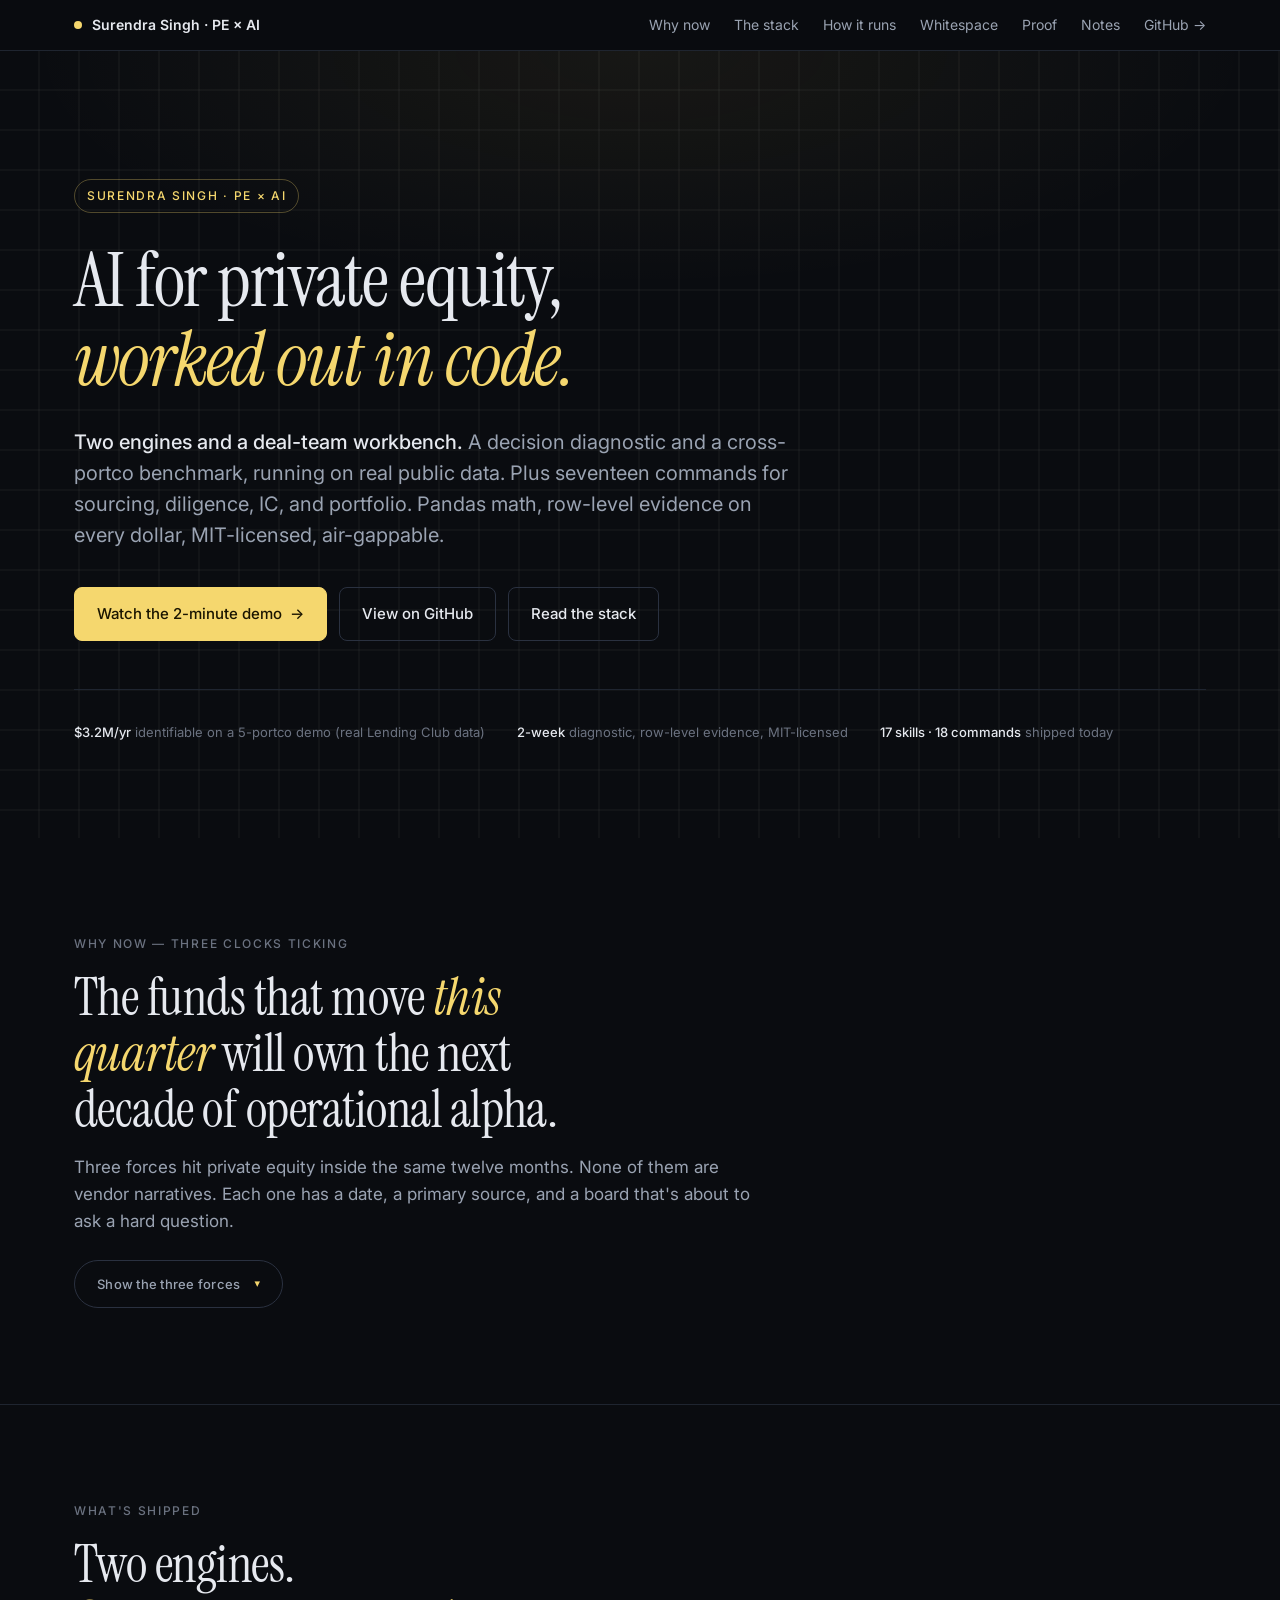
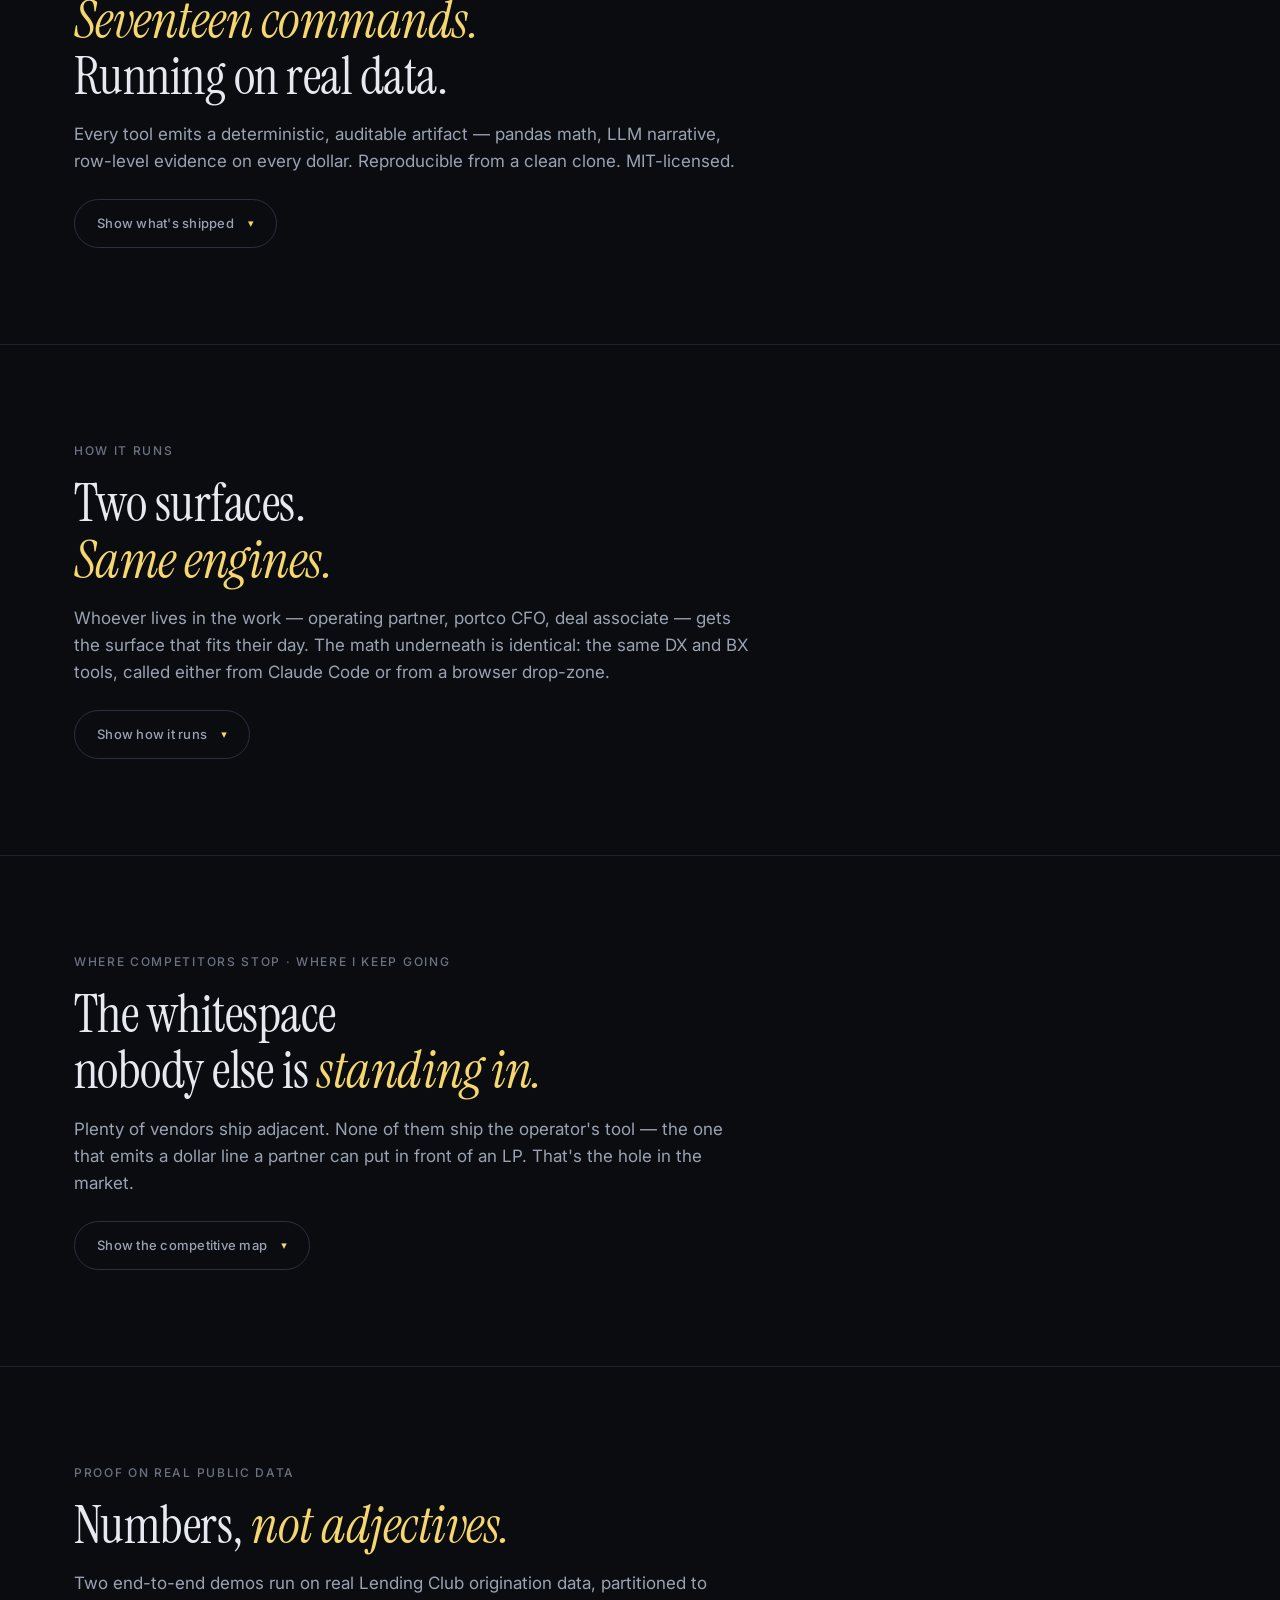
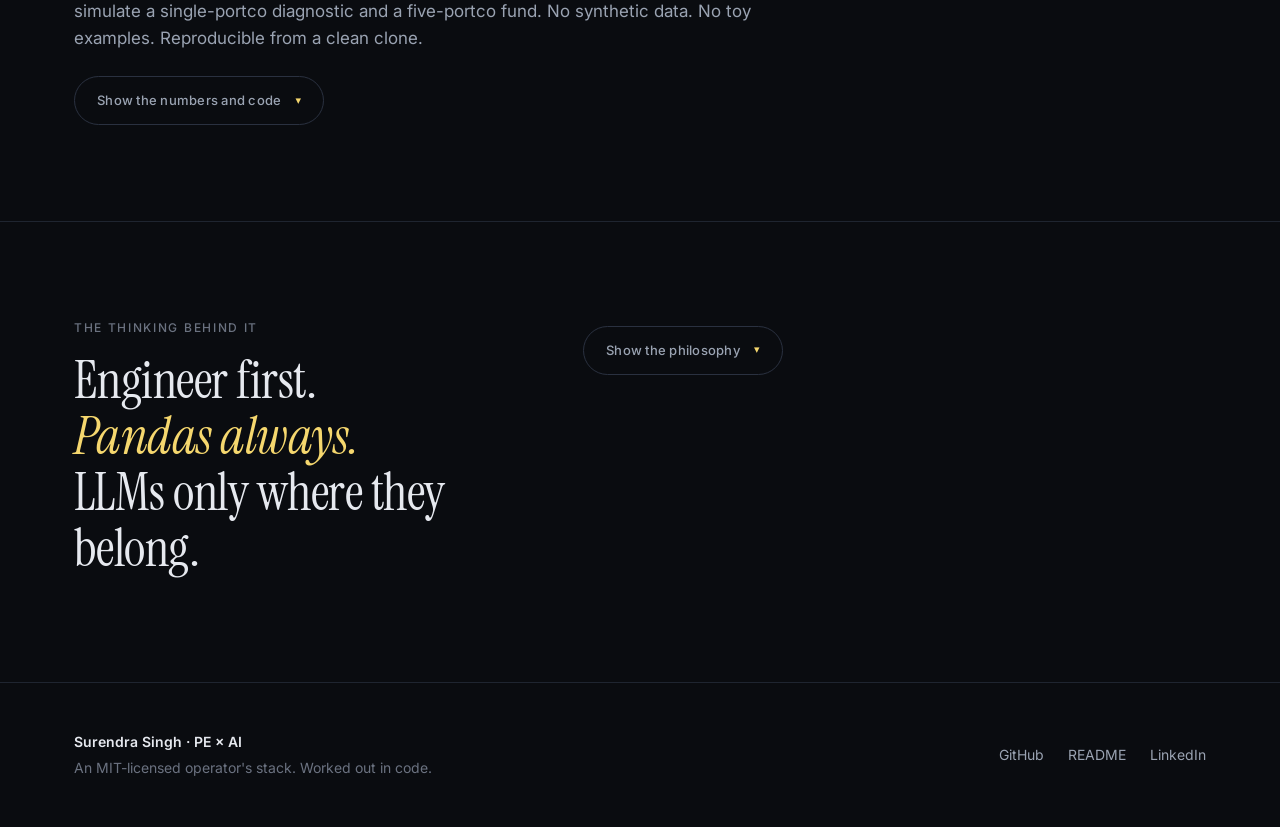
==== docs/index.html @ 7dcef1e2 "feat: rewrite landing page and README around shipped DX/BX Reposition the project as an authority sh" ====
<!DOCTYPE html>
<html lang="en">
<head>
<meta charset="UTF-8" />
<meta name="viewport" content="width=device-width, initial-scale=1.0" />
<title>Surendra Singh — PE × AI · Decision diagnostics, cross-portco benchmarking, the full operator stack</title>
<meta name="description" content="Twelve tools for the AI mandate inside private equity. Two shipped on real portco data. Pandas math, row-level evidence on every dollar, MIT-licensed, air-gappable." />
<meta property="og:title" content="Surendra Singh — PE × AI" />
<meta property="og:description" content="An operator's stack for PE × AI. Twelve tools, worked out in code. Pandas math, row-level evidence, LP-grade artifacts." />
<meta property="og:type" content="website" />
<link rel="preconnect" href="https://fonts.googleapis.com" />
<link rel="preconnect" href="https://fonts.gstatic.com" crossorigin />
<link href="https://fonts.googleapis.com/css2?family=Inter:wght@300;400;500;600;700&family=JetBrains+Mono:wght@400;500&family=Instrument+Serif&display=swap" rel="stylesheet" />
<style>
  :root {
    --bg: #0a0c10;
    --bg-elev: #11141a;
    --bg-card: #141822;
    --border: #1f2530;
    --border-strong: #2a3140;
    --text: #e6e9ef;
    --text-dim: #9aa3b2;
    --text-faint: #6b7280;
    --accent: #f5d76e;
    --accent-2: #8ab4ff;
    --good: #5cd6a8;
    --warn: #ffb86b;
    --bad: #ff7b7b;
    --max: 1180px;
  }
  * { box-sizing: border-box; }
  html, body { margin: 0; padding: 0; }
  body {
    background: var(--bg);
    color: var(--text);
    font-family: 'Inter', -apple-system, BlinkMacSystemFont, system-ui, sans-serif;
    font-size: 16px;
    line-height: 1.6;
    -webkit-font-smoothing: antialiased;
  }
  a { color: var(--accent-2); text-decoration: none; }
  a:hover { color: var(--accent); }
  code, pre, .mono { font-family: 'JetBrains Mono', ui-monospace, SFMono-Regular, Menlo, monospace; }
  .serif { font-family: 'Instrument Serif', Georgia, serif; font-weight: 400; }

  /* Layout */
  .wrap { max-width: var(--max); margin: 0 auto; padding: 0 24px; }
  section { padding: 96px 0; border-top: 1px solid var(--border); }
  section:first-of-type { border-top: none; }

  /* Top nav */
  nav.top {
    position: sticky; top: 0; z-index: 50;
    background: rgba(10, 12, 16, 0.85);
    backdrop-filter: blur(12px);
    border-bottom: 1px solid var(--border);
  }
  nav.top .inner {
    max-width: var(--max);
    margin: 0 auto;
    padding: 14px 24px;
    display: flex; align-items: center; justify-content: space-between;
    font-size: 14px;
  }
  nav.top .brand { display: flex; align-items: center; gap: 10px; font-weight: 600; color: var(--text); }
  nav.top .brand .dot { width: 8px; height: 8px; border-radius: 50%; background: var(--accent); }
  nav.top .links { display: flex; gap: 24px; }
  nav.top .links a { color: var(--text-dim); }
  nav.top .links a:hover { color: var(--text); }

  /* Hero */
  .hero { padding: 128px 0 96px; }
  .eyebrow {
    display: inline-block;
    font-size: 12px; letter-spacing: 0.14em; text-transform: uppercase;
    color: var(--accent); font-weight: 500;
    padding: 6px 12px; border: 1px solid rgba(245, 215, 110, 0.3); border-radius: 999px;
    margin-bottom: 28px;
  }
  h1 {
    font-family: 'Instrument Serif', Georgia, serif;
    font-weight: 400;
    font-size: clamp(40px, 6.4vw, 76px);
    line-height: 1.04;
    letter-spacing: -0.02em;
    margin: 0 0 28px;
    color: var(--text);
    max-width: 18ch;
  }
  h1 em { font-style: italic; color: var(--accent); }
  .hero p.lede {
    font-size: 20px; line-height: 1.55;
    color: var(--text-dim);
    max-width: 720px;
    margin: 0 0 36px;
  }
  .hero p.lede strong { color: var(--text); font-weight: 500; }
  .cta-row { display: flex; gap: 12px; flex-wrap: wrap; }
  .btn {
    display: inline-flex; align-items: center; gap: 8px;
    padding: 14px 22px; border-radius: 8px;
    font-weight: 500; font-size: 15px;
    transition: all 0.15s ease;
    border: 1px solid transparent;
    cursor: pointer;
  }
  .btn-primary {
    background: var(--accent); color: #1a1500; border-color: var(--accent);
  }
  .btn-primary:hover { background: #ffe17a; color: #1a1500; }
  .btn-ghost {
    background: transparent; color: var(--text); border-color: var(--border-strong);
  }
  .btn-ghost:hover { border-color: var(--text-dim); color: var(--text); }
  .btn .arrow { transition: transform 0.15s ease; }
  .btn:hover .arrow { transform: translateX(2px); }

  /* Trust strip under hero */
  .trust {
    display: flex; gap: 32px; flex-wrap: wrap;
    margin-top: 48px; padding-top: 32px;
    border-top: 1px solid var(--border);
    color: var(--text-faint); font-size: 13px;
  }
  .trust .item strong { color: var(--text); font-weight: 500; }

  /* Section headings */
  h2 {
    font-family: 'Instrument Serif', Georgia, serif;
    font-weight: 400;
    font-size: clamp(32px, 4.6vw, 52px);
    line-height: 1.08;
    letter-spacing: -0.01em;
    margin: 0 0 16px;
    max-width: 22ch;
  }
  h2 em { font-style: italic; color: var(--accent); }
  .section-lede {
    color: var(--text-dim);
    font-size: 17px;
    max-width: 680px;
    margin: 0 0 56px;
  }
  .section-eyebrow {
    font-size: 12px; letter-spacing: 0.14em; text-transform: uppercase;
    color: var(--text-faint); font-weight: 500;
    margin-bottom: 16px;
  }

  /* Expandable sections */
  .section-lede.tight { margin-bottom: 24px; }
  details.expandable { margin-top: 8px; }
  details.expandable > summary {
    list-style: none;
    cursor: pointer;
    display: inline-flex;
    align-items: center;
    gap: 14px;
    padding: 13px 22px;
    border: 1px solid var(--border-strong);
    border-radius: 999px;
    font-size: 13px;
    letter-spacing: 0.02em;
    color: var(--text-dim);
    font-weight: 500;
    transition: all 0.15s ease;
    user-select: none;
  }
  details.expandable > summary::-webkit-details-marker { display: none; }
  details.expandable > summary::marker { content: ''; }
  details.expandable > summary .chev {
    display: inline-block;
    transition: transform 0.25s ease;
    font-size: 11px;
    color: var(--accent);
  }
  details.expandable[open] > summary .chev { transform: rotate(180deg); }
  details.expandable > summary:hover {
    color: var(--text);
    border-color: var(--text-dim);
  }
  details.expandable[open] > summary {
    color: var(--text);
    border-color: rgba(245, 215, 110, 0.4);
    background: rgba(245, 215, 110, 0.04);
  }
  details.expandable > .expand-content { margin-top: 40px; }
  details.expandable > .expand-content > *:first-child { margin-top: 0; }

  /* Why-now grid */
  .why-grid {
    display: grid; grid-template-columns: repeat(3, 1fr); gap: 16px;
  }
  .why-card {
    background: var(--bg-card);
    border: 1px solid var(--border);
    border-radius: 12px;
    padding: 28px;
  }
  .why-card .clock {
    font-size: 11px; letter-spacing: 0.14em; text-transform: uppercase;
    color: var(--warn); font-weight: 600; margin-bottom: 14px;
  }
  .why-card h3 {
    font-family: 'Instrument Serif', Georgia, serif;
    font-weight: 400;
    font-size: 26px; line-height: 1.15; margin: 0 0 12px; color: var(--text);
  }
  .why-card p { font-size: 14px; color: var(--text-dim); margin: 0; line-height: 1.6; }
  .why-card .src { color: var(--text-faint); font-size: 12px; margin-top: 14px; }

  /* The 12-tool stack */
  .layer-block { margin-bottom: 56px; }
  .layer-block:last-child { margin-bottom: 0; }
  .layer-head {
    display: flex; align-items: baseline; gap: 16px; flex-wrap: wrap;
    border-bottom: 1px solid var(--border);
    padding-bottom: 16px; margin-bottom: 24px;
  }
  .layer-head .name {
    font-family: 'Instrument Serif', Georgia, serif;
    font-size: 28px; color: var(--accent); font-style: italic;
  }
  .layer-head .desc { color: var(--text-dim); font-size: 14px; }

  .tool-grid {
    display: grid; grid-template-columns: repeat(2, 1fr); gap: 14px;
  }
  .tool {
    background: var(--bg-card);
    border: 1px solid var(--border);
    border-radius: 12px;
    padding: 28px;
    position: relative;
    transition: border-color 0.15s ease;
  }
  .tool:hover { border-color: var(--border-strong); }
  .tool .top-row {
    display: flex; align-items: flex-start; justify-content: space-between;
    gap: 12px; margin-bottom: 14px;
  }
  .tool .num {
    font-family: 'Instrument Serif', Georgia, serif;
    font-size: 40px; line-height: 1; color: var(--accent);
    min-width: 42px;
  }
  .tool .pill {
    display: inline-block;
    font-size: 11px; letter-spacing: 0.08em; text-transform: uppercase;
    font-weight: 600;
    padding: 4px 10px; border-radius: 999px;
    border: 1px solid;
    white-space: nowrap;
  }
  .pill-shipped { color: var(--good); border-color: rgba(92, 214, 168, 0.4); background: rgba(92, 214, 168, 0.08); }
  .pill-build { color: var(--warn); border-color: rgba(255, 184, 107, 0.4); background: rgba(255, 184, 107, 0.08); }
  .pill-design { color: var(--text-faint); border-color: var(--border-strong); }
  .tool h3 {
    font-size: 18px; font-weight: 600; margin: 0 0 10px; color: var(--text);
    line-height: 1.3;
  }
  .tool p { font-size: 14px; color: var(--text-dim); margin: 0 0 14px; line-height: 1.6; }
  .tool .why {
    display: block;
    font-size: 13px; color: var(--accent);
    border-top: 1px solid var(--border);
    padding-top: 14px;
    font-weight: 500;
  }
  .tool .why .lbl {
    color: var(--text-faint); font-weight: 500;
    text-transform: uppercase; letter-spacing: 0.1em; font-size: 10px;
    margin-right: 8px;
  }

  /* How-it-runs / surfaces */
  .flow {
    display: grid; grid-template-columns: repeat(3, 1fr); gap: 16px;
    margin-bottom: 24px;
  }
  .flow .step {
    background: var(--bg-card);
    border: 1px solid var(--border);
    border-radius: 12px;
    padding: 22px 24px;
    position: relative;
  }
  .flow .step .step-num {
    font-family: 'Instrument Serif', Georgia, serif;
    font-size: 30px; color: var(--accent); line-height: 1;
    display: block; margin-bottom: 10px;
  }
  .flow .step h4 {
    font-size: 15px; margin: 0 0 6px;
    color: var(--text); font-weight: 600;
  }
  .flow .step p {
    font-size: 13px; color: var(--text-dim); margin: 0; line-height: 1.55;
  }
  .surface-grid {
    display: grid; grid-template-columns: repeat(2, 1fr); gap: 16px;
  }
  .surface {
    background: var(--bg-card);
    border: 1px solid var(--border);
    border-radius: 12px;
    padding: 28px;
    display: flex; flex-direction: column;
  }
  .surface .label {
    font-size: 11px; letter-spacing: 0.14em; text-transform: uppercase;
    color: var(--accent); font-weight: 600; margin-bottom: 14px;
  }
  .surface h3 {
    font-family: 'Instrument Serif', Georgia, serif;
    font-weight: 400; font-size: 28px; line-height: 1.15;
    margin: 0 0 14px; color: var(--text);
  }
  .surface > p {
    font-size: 14px; color: var(--text-dim); line-height: 1.65; margin: 0 0 18px;
  }
  .surface > p strong { color: var(--text); font-weight: 500; }
  .surface pre.code {
    font-size: 12.5px;
    padding: 18px;
    margin: 0 0 14px;
    background: #0d1017;
  }
  .surface .who {
    font-size: 12px; color: var(--text-faint);
    border-top: 1px solid var(--border);
    padding-top: 14px; margin-top: auto;
  }
  .surface .who strong { color: var(--text-dim); font-weight: 500; }

  /* Competitive map */
  .map-table {
    width: 100%;
    border-collapse: collapse;
    background: var(--bg-card);
    border: 1px solid var(--border);
    border-radius: 12px;
    overflow: hidden;
    font-size: 14px;
  }
  .map-table th, .map-table td {
    text-align: left;
    padding: 18px 22px;
    border-bottom: 1px solid var(--border);
    vertical-align: top;
  }
  .map-table tr:last-child td { border-bottom: none; }
  .map-table th {
    background: var(--bg-elev);
    color: var(--text-faint);
    font-weight: 500;
    font-size: 12px;
    letter-spacing: 0.1em;
    text-transform: uppercase;
  }
  .map-table td.cat { color: var(--text); font-weight: 500; width: 22%; }
  .map-table td.them { color: var(--text-dim); width: 38%; }
  .map-table td.me { color: var(--accent); font-weight: 500; }
  .map-table td.me code { color: var(--accent); background: rgba(245, 215, 110, 0.08); padding: 2px 6px; border-radius: 4px; font-size: 13px; }

  /* Proof / numbers */
  .proof-grid {
    display: grid; grid-template-columns: repeat(3, 1fr); gap: 20px;
    margin-bottom: 40px;
  }
  .stat {
    background: var(--bg-card);
    border: 1px solid var(--border);
    border-radius: 12px;
    padding: 32px;
  }
  .stat .num {
    font-family: 'Instrument Serif', Georgia, serif;
    font-size: 60px; line-height: 1; color: var(--accent);
    margin-bottom: 10px;
  }
  .stat .label { color: var(--text); font-weight: 500; margin-bottom: 6px; font-size: 15px; }
  .stat .sub { color: var(--text-faint); font-size: 13px; line-height: 1.5; }

  /* Code block */
  pre.code {
    background: #0d1017;
    border: 1px solid var(--border);
    border-radius: 10px;
    padding: 24px;
    overflow-x: auto;
    font-size: 13px;
    line-height: 1.7;
    color: #cbd2db;
    margin: 0;
  }
  pre.code .c { color: var(--text-faint); }
  pre.code .y { color: var(--accent); }
  pre.code .b { color: var(--accent-2); }

  /* Who-I-am */
  .who-grid {
    display: grid; grid-template-columns: 1fr 1.4fr; gap: 64px; align-items: start;
  }
  .who-grid h2 { margin-bottom: 8px; }
  .who-grid .body p { color: var(--text-dim); font-size: 16px; line-height: 1.7; margin: 0 0 16px; }
  .who-grid .body p strong { color: var(--text); font-weight: 500; }
  .who-grid .body p:last-child { margin-bottom: 0; }

  /* Engagement */
  .engage-grid {
    display: grid; grid-template-columns: repeat(3, 1fr); gap: 18px;
  }
  .engage {
    background: linear-gradient(180deg, var(--bg-card), var(--bg-elev));
    border: 1px solid var(--border);
    border-radius: 14px;
    padding: 32px;
    position: relative;
    overflow: hidden;
  }
  .engage::before {
    content: ''; position: absolute; top: 0; left: 0; right: 0; height: 1px;
    background: linear-gradient(90deg, transparent, var(--accent), transparent);
    opacity: 0.4;
  }
  .engage .role {
    color: var(--accent); font-size: 12px; font-weight: 600;
    letter-spacing: 0.12em; text-transform: uppercase;
    margin-bottom: 14px;
  }
  .engage h3 {
    font-family: 'Instrument Serif', Georgia, serif;
    font-weight: 400; font-size: 28px; line-height: 1.15;
    margin: 0 0 14px;
  }
  .engage p { color: var(--text-dim); font-size: 14px; line-height: 1.65; margin: 0 0 20px; }
  .engage ul {
    list-style: none; padding: 0; margin: 0;
    border-top: 1px solid var(--border);
    padding-top: 16px;
  }
  .engage ul li {
    color: var(--text-dim); font-size: 13px; padding: 5px 0;
    display: flex; gap: 10px;
  }
  .engage ul li::before {
    content: '→'; color: var(--accent); font-weight: 600;
  }

  /* Final CTA */
  .final-cta {
    text-align: center;
    background: var(--bg-card);
    border: 1px solid var(--border);
    border-radius: 16px;
    padding: 80px 40px;
  }
  .final-cta h2 { margin: 0 auto 16px; max-width: 22ch; }
  .final-cta p { color: var(--text-dim); margin: 0 auto 32px; max-width: 540px; }
  .final-cta .cta-row { justify-content: center; }

  /* Footer */
  footer {
    border-top: 1px solid var(--border);
    padding: 48px 0;
    color: var(--text-faint);
    font-size: 14px;
  }
  footer .row { display: flex; justify-content: space-between; align-items: center; flex-wrap: wrap; gap: 16px; }
  footer a { color: var(--text-dim); }
  footer a:hover { color: var(--text); }

  /* Decorative grid background on hero */
  .hero {
    background-image:
      radial-gradient(ellipse 80% 50% at 50% 0%, rgba(245, 215, 110, 0.06), transparent 60%),
      linear-gradient(transparent 95%, rgba(255,255,255,0.03) 95%),
      linear-gradient(90deg, transparent 95%, rgba(255,255,255,0.03) 95%);
    background-size: 100% 100%, 40px 40px, 40px 40px;
  }

  /* Responsive */
  @media (max-width: 960px) {
    .why-grid, .tool-grid, .proof-grid, .engage-grid { grid-template-columns: 1fr; }
    .who-grid { grid-template-columns: 1fr; gap: 24px; }
    section { padding: 64px 0; }
    .hero { padding: 88px 0 64px; }
    nav.top .links { gap: 14px; font-size: 13px; }
    .final-cta { padding: 48px 24px; }
  }
</style>
</head>
<body>

<nav class="top">
  <div class="inner">
    <div class="brand"><span class="dot"></span> Surendra Singh · PE × AI</div>
    <div class="links">
      <a href="#why-now">Why now</a>
      <a href="#stack">The stack</a>
      <a href="#ui">How it runs</a>
      <a href="#map">Whitespace</a>
      <a href="#proof">Proof</a>
      <a href="#notes">Notes</a>
      <a href="https://github.com/bolnet/private-equity" target="_blank" rel="noopener">GitHub →</a>
    </div>
  </div>
</nav>

<!-- HERO -->
<header class="hero">
  <div class="wrap">
    <span class="eyebrow">Surendra Singh · PE × AI</span>
    <h1>AI for private equity, <em>worked out in code.</em></h1>
    <p class="lede">
      <strong>Two engines and a deal-team workbench.</strong>
      A decision diagnostic and a cross-portco benchmark, running on real public data. Plus
      seventeen commands for sourcing, diligence, IC, and portfolio. Pandas math, row-level
      evidence on every dollar, MIT-licensed, air-gappable.
    </p>
    <div class="cta-row">
      <!-- TODO: replace href below with the actual demo video URL (Loom / YouTube / Vimeo) -->
      <a class="btn btn-primary" href="https://www.loom.com/share/REPLACE_ME" target="_blank" rel="noopener">Watch the 2-minute demo <span class="arrow">→</span></a>
      <a class="btn btn-ghost" href="https://github.com/bolnet/private-equity" target="_blank" rel="noopener">View on GitHub</a>
      <a class="btn btn-ghost" href="#stack">Read the stack</a>
    </div>

    <div class="trust">
      <div class="item"><strong>$3.2M/yr</strong> identifiable on a 5-portco demo (real Lending Club data)</div>
      <div class="item"><strong>2-week</strong> diagnostic, row-level evidence, MIT-licensed</div>
      <div class="item"><strong>17 skills · 18 commands</strong> shipped today</div>
    </div>
  </div>
</header>

<!-- WHY NOW -->
<section id="why-now">
  <div class="wrap">
    <div class="section-eyebrow">Why now — three clocks ticking</div>
    <h2>The funds that move <em>this quarter</em> will own the next decade of operational alpha.</h2>
    <p class="section-lede tight">
      Three forces hit private equity inside the same twelve months. None of them are vendor narratives.
      Each one has a date, a primary source, and a board that's about to ask a hard question.
    </p>

    <details class="expandable">
      <summary><span>Show the three forces</span><span class="chev">▾</span></summary>
      <div class="expand-content">
    <div class="why-grid">
      <div class="why-card">
        <div class="clock">Mandate gap · live now</div>
        <h3>98% mandated.<br />Under 33% can implement.</h3>
        <p>
          Sponsors are pushing AI into every portco. Operating teams can't translate the directive
          into a 90-day plan with a dollar line. The gap is the single largest source of unrealized
          value in PE today.
        </p>
        <div class="src">Source: Accordion × Ramp, Q1 2026</div>
      </div>

      <div class="why-card">
        <div class="clock">ILPA DDQ v2.0 · Q1 2026</div>
        <h3>Every fundraise<br />now needs new<br />AI disclosures.</h3>
        <p>
          The new ILPA standard adds AI governance, data, and risk sections to the LP DDQ. GPs are
          answering them by hand, inconsistently, across funds. The first GP with a consistency
          layer wins the next allocation cycle.
        </p>
        <div class="src">Source: ILPA, Q1 2026</div>
      </div>

      <div class="why-card">
        <div class="clock">EU AI Act · 2 August 2026</div>
        <h3>High-risk<br />classification<br />deadline.</h3>
        <p>
          Any fund with EU LPs, EU portcos, or EU data flows needs AI Act-compliant documentation by
          August. There is no off-the-shelf PE-shaped product for this. There will be — fast.
        </p>
        <div class="src">Source: EU Regulation 2024/1689, Article 6</div>
      </div>
    </div>
      </div>
    </details>
  </div>
</section>

<!-- THE 12-TOOL STACK -->
<section id="stack">
  <div class="wrap">
    <div class="section-eyebrow">What's shipped</div>
    <h2>Two engines.<br /><em>Seventeen commands.</em><br />Running on real data.</h2>
    <p class="section-lede tight">
      Every tool emits a deterministic, auditable artifact — pandas math, LLM narrative, row-level
      evidence on every dollar. Reproducible from a clean clone. MIT-licensed.
    </p>

    <details class="expandable">
      <summary><span>Show what's shipped</span><span class="chev">▾</span></summary>
      <div class="expand-content">

    <!-- TWO ENGINES -->
    <div class="layer-block">
      <div class="layer-head">
        <span class="name">Two engines — running on real data</span>
        <span class="desc">Proprietary math. Pandas-deterministic. Row-level evidence on every dollar.</span>
      </div>
      <div class="tool-grid">
        <div class="tool">
          <div class="top-row">
            <div class="num">01</div>
            <span class="pill pill-shipped">Shipped</span>
          </div>
          <h3>Decision Diagnostic (DX)</h3>
          <p>
            Ingest a portco's CSVs. Surface the top 3 repeatable, high-volume decisions being made
            badly — each with a counterfactual, a time-stability score, and row-level evidence.
            Output is a board-ready memo and an OpportunityMap JSON.
          </p>
          <div class="why"><span class="lbl">The wedge</span> Highest pain. Fastest to demo. Lands you inside the data.</div>
        </div>

        <div class="tool">
          <div class="top-row">
            <div class="num">02</div>
            <span class="pill pill-shipped">Shipped</span>
          </div>
          <h3>Cross-Portco Benchmarking (BX)</h3>
          <p>
            Fund-level rank table, archetype index (pricing × selection × allocation), peer groups
            by cosine similarity, quarter-over-quarter persistence. The LP-letter exhibit no
            scorecard vendor ships.
          </p>
          <div class="why"><span class="lbl">The moat</span> Compounds with every engagement. Unclonable cross-portco dataset.</div>
        </div>
      </div>
    </div>

    <!-- THE WORKBENCH -->
    <div class="layer-block">
      <div class="layer-head">
        <span class="name">Deal-team workbench — seventeen commands</span>
        <span class="desc">Sourcing, diligence, IC, portfolio. All callable from Claude Code.</span>
      </div>
      <table class="map-table">
        <thead>
          <tr><th style="width: 28%;">Category</th><th>Commands</th></tr>
        </thead>
        <tbody>
          <tr>
            <td class="cat">Sourcing &amp; screening</td>
            <td class="me"><code>deal-sourcing</code> · <code>deal-screening</code> · <code>prospect-scoring</code> · <code>pipeline-profiling</code></td>
          </tr>
          <tr>
            <td class="cat">Diligence</td>
            <td class="me"><code>dd-checklist</code> · <code>dd-meeting-prep</code> · <code>public-comp-analysis</code> · <code>returns-analysis</code> · <code>unit-economics</code></td>
          </tr>
          <tr>
            <td class="cat">IC / decision</td>
            <td class="me"><code>ic-memo</code> · <code>market-risk-scan</code> · <code>liquidity-risk</code></td>
          </tr>
          <tr>
            <td class="cat">Portco operating</td>
            <td class="me"><code>decision-diagnostic</code> · <code>value-creation-plan</code> · <code>ai-readiness</code> · <code>portfolio-monitoring</code></td>
          </tr>
          <tr>
            <td class="cat">Fund-level</td>
            <td class="me"><code>benchmarking</code></td>
          </tr>
        </tbody>
      </table>
    </div>
      </div>
    </details>
  </div>
</section>

<!-- HOW IT RUNS -->
<section id="ui">
  <div class="wrap">
    <div class="section-eyebrow">How it runs</div>
    <h2>Two surfaces.<br /><em>Same engines.</em></h2>
    <p class="section-lede tight">
      Whoever lives in the work — operating partner, portco CFO, deal associate — gets the surface
      that fits their day. The math underneath is identical: the same DX and BX tools, called
      either from Claude Code or from a browser drop-zone.
    </p>

    <details class="expandable">
      <summary><span>Show how it runs</span><span class="chev">▾</span></summary>
      <div class="expand-content">

        <!-- Watch-demo strip -->
        <div style="background: linear-gradient(90deg, rgba(245, 215, 110, 0.08), rgba(138, 180, 255, 0.04)); border: 1px solid rgba(245, 215, 110, 0.25); border-radius: 12px; padding: 24px 28px; margin-bottom: 32px; display: flex; align-items: center; justify-content: space-between; gap: 24px; flex-wrap: wrap;">
          <div>
            <div style="font-size: 12px; letter-spacing: 0.14em; text-transform: uppercase; color: var(--accent); font-weight: 600; margin-bottom: 6px;">Watch it run</div>
            <div style="color: var(--text); font-size: 16px; font-weight: 500;">2-minute walkthrough — DX on real Lending Club data, end-to-end.</div>
            <div style="color: var(--text-faint); font-size: 13px; margin-top: 4px;">CSV upload → top-3 opportunities surfaced → board-memo emitted.</div>
          </div>
          <!-- TODO: replace href below with the actual demo video URL -->
          <a class="btn btn-primary" href="https://www.loom.com/share/REPLACE_ME" target="_blank" rel="noopener">Play the demo <span class="arrow">→</span></a>
        </div>

        <!-- Three-step data flow -->
        <div class="flow">
          <div class="step">
            <span class="step-num">1</span>
            <h4>Drop CSVs</h4>
            <p>loans · leads · policies · performance · accounts. Vertical templates auto-detect the schema.</p>
          </div>
          <div class="step">
            <span class="step-num">2</span>
            <h4>Pandas runs</h4>
            <p>ingest → segment-stats → time-stability → counterfactual → evidence. Deterministic, reproducible.</p>
          </div>
          <div class="step">
            <span class="step-num">3</span>
            <h4>Read the report</h4>
            <p>HTML memo + OpportunityMap JSON sidecar. Every dollar links back to its source rows.</p>
          </div>
        </div>

        <!-- The two surfaces -->
        <div class="surface-grid">
          <div class="surface">
            <div class="label">Surface ① · In Claude Code</div>
            <h3>Slash commands, in the IDE</h3>
            <p>
              For deal teams and operators already living in Claude Code. <strong>Eighteen slash
              commands</strong> orchestrate the same MCP tools the browser app calls. Streaming
              output, conversational follow-ups, full audit trail in the transcript.
            </p>
<pre class="code">❯ <span class="b">/diagnose-decisions</span>
   on demo/loans.csv demo/performance.csv

  <span class="y">✓</span> ingested 40,000 rows · 36 months
  <span class="y">✓</span> template insurance_b2c (1.0 confidence)
  <span class="y">✓</span> top 3 segments surfaced
  <span class="c">→ finance_output/dx_report.html</span>
  <span class="c">→ finance_output/opportunity_map.json</span></pre>
            <div class="who"><strong>Best for:</strong> deal-team associates · operating partners running diagnostics on multiple portcos · anyone wiring DX into a wider Claude Code workflow.</div>
          </div>

          <div class="surface">
            <div class="label">Surface ② · In the browser</div>
            <h3>Drag-and-drop, no IDE</h3>
            <p>
              For portcos and partners who don't live in the terminal. A Starlette server (<code>pe-mcp-web</code>)
              hosts a drop-zone at <code>localhost:8765</code>. <strong>The same DX pipeline runs;
              the report renders inline in an iframe.</strong> Air-gappable — nothing leaves the
              operator's machine.
            </p>
<pre class="code">❯ <span class="b">pe-mcp-web</span>
   serving on http://localhost:8765

  <span class="c">•</span> drop CSVs into the upload card
  <span class="c">•</span> diagnostic runs in seconds
  <span class="c">•</span> report renders in an iframe
  <span class="c">•</span> download JSON sidecar</pre>
            <div class="who"><strong>Best for:</strong> portco CFOs delivering data without IDE access · LP-facing partners producing exhibits · live demos in IC and value-creation reviews.</div>
          </div>
        </div>

        <!-- One-line architecture note -->
        <p style="margin-top: 32px; padding-top: 24px; border-top: 1px solid var(--border); color: var(--text-faint); font-size: 13px; line-height: 1.6;">
          <strong style="color: var(--text-dim);">Both surfaces hit the same engines.</strong>
          The MCP server (<code>finance_mcp.server</code>) registers each pandas function as a tool;
          Claude Code calls it directly, the browser calls it via a thin Starlette wrapper
          (<code>finance_mcp.web</code>). One implementation. Two access paths. Identical artifacts.
        </p>

      </div>
    </details>
  </div>
</section>

<!-- COMPETITIVE MAP -->
<section id="map">
  <div class="wrap">
    <div class="section-eyebrow">Where competitors stop · where I keep going</div>
    <h2>The whitespace<br />nobody else is <em>standing in.</em></h2>
    <p class="section-lede tight">
      Plenty of vendors ship adjacent. None of them ship the operator's tool — the one that emits
      a dollar line a partner can put in front of an LP. That's the hole in the market.
    </p>

    <details class="expandable">
      <summary><span>Show the competitive map</span><span class="chev">▾</span></summary>
      <div class="expand-content">
    <table class="map-table">
      <thead>
        <tr>
          <th>Category</th>
          <th>What ships today</th>
          <th>What I ship next to it</th>
        </tr>
      </thead>
      <tbody>
        <tr>
          <td class="cat">AI readiness</td>
          <td class="them">Generic scorecard from Bain, FTI, McKinsey, AlixPartners — commoditized PDFs.</td>
          <td class="me"><code>DX</code> with portco-specific dollar opportunities and row-level evidence.</td>
        </tr>
        <tr>
          <td class="cat">Portfolio monitoring</td>
          <td class="them">73 Strings, Chronograph, Allvue — agentic AI for KPI roll-ups, no cross-portco diagnostic.</td>
          <td class="me"><code>BX</code> — fund-level rank, archetype index, peer groups, persistence.</td>
        </tr>
        <tr>
          <td class="cat">Deal-team tooling</td>
          <td class="them">Spreadsheets. Hand-assembled CIM scans. Per-pod variation in DD discipline.</td>
          <td class="me"><code>17-command workbench</code> — sourcing through IC, callable from Claude Code.</td>
        </tr>
      </tbody>
    </table>
      </div>
    </details>
  </div>
</section>

<!-- PROOF -->
<section id="proof">
  <div class="wrap">
    <div class="section-eyebrow">Proof on real public data</div>
    <h2>Numbers, <em>not adjectives.</em></h2>
    <p class="section-lede tight">
      Two end-to-end demos run on real Lending Club origination data, partitioned to simulate a
      single-portco diagnostic and a five-portco fund. No synthetic data. No toy examples.
      Reproducible from a clean clone.
    </p>

    <details class="expandable">
      <summary><span>Show the numbers and code</span><span class="chev">▾</span></summary>
      <div class="expand-content">
    <div class="proof-grid">
      <div class="stat">
        <div class="num">$800k</div>
        <div class="label">/ year identifiable, single portco</div>
        <div class="sub">DX on the Lending Club slice surfaces the classic sub-prime refi pattern in one pass.</div>
      </div>
      <div class="stat">
        <div class="num">$3.2M</div>
        <div class="label">/ year identifiable, fund-level</div>
        <div class="sub">BX across five regional "portcos" — re-routable decisions, dollar-quantified, ranked.</div>
      </div>
      <div class="stat">
        <div class="num">5 / 5</div>
        <div class="label">portcos show all three archetypes</div>
        <div class="sub">Pricing × selection × allocation patterns repeat fund-wide — themes, not anomalies.</div>
      </div>
    </div>

<pre class="code"><span class="c"># Single-portco DX on real Lending Club data</span>
python -m demo.lending_club.slice
<span class="c"># In Claude Code:</span> <span class="b">/diagnose-decisions</span> <span class="c">on demo/lending_club/{loans,performance}.csv</span>

<span class="c"># Five-portco fund-level BX corpus</span>
python -m demo.regional_lenders.slice
python -m scripts.build_bx_corpus
<span class="c"># Renders</span> <span class="y">finance_output/bx_report_regional_lenders_demo.html</span></pre>
      </div>
    </details>
  </div>
</section>

<!-- THE THINKING -->
<section id="notes">
  <div class="wrap">
    <div class="who-grid">
      <div>
        <div class="section-eyebrow">The thinking behind it</div>
        <h2>Engineer first.<br /><em>Pandas always.</em><br />LLMs only where they belong.</h2>
      </div>
      <div class="body">
        <details class="expandable">
          <summary><span>Show the philosophy</span><span class="chev">▾</span></summary>
          <div class="expand-content">
        <p>
          Pandas-first because LP letters need numbers that don't move between runs. Air-gappable
          because portco data doesn't leave the operator's machine. MIT-licensed because the moat
          isn't the code — it's the cross-portco dataset that compounds with every engagement.
        </p>
        <p>
          The architecture is deliberate: <strong>every dollar number is computed in deterministic
          Python and called as a tool; the LLM plans, narrates, and explains, but never does
          arithmetic.</strong> That's how a board memo survives diligence and an LP letter survives
          an audit.
        </p>
        <p>
          The PE × AI category is full of consulting wrappers and vendor demos. What's missing is
          the operator's tool — the one that emits a dollar line a partner can put in front of an
          LP, with row-level evidence behind every number. That's what this is.
        </p>
          </div>
        </details>
      </div>
    </div>
  </div>
</section>

<!-- FOOTER -->
<footer>
  <div class="wrap">
    <div class="row">
      <div>
        <div style="color: var(--text); font-weight: 600; margin-bottom: 4px;">Surendra Singh · PE × AI</div>
        <div>An MIT-licensed operator's stack. Worked out in code.</div>
      </div>
      <div style="display: flex; gap: 24px;">
        <a href="https://github.com/bolnet/private-equity" target="_blank" rel="noopener">GitHub</a>
        <a href="https://github.com/bolnet/private-equity/blob/main/README.md" target="_blank" rel="noopener">README</a>
        <a href="https://www.linkedin.com/in/surendrasingh/" target="_blank" rel="noopener">LinkedIn</a>
      </div>
    </div>
  </div>
</footer>

</body>
</html>
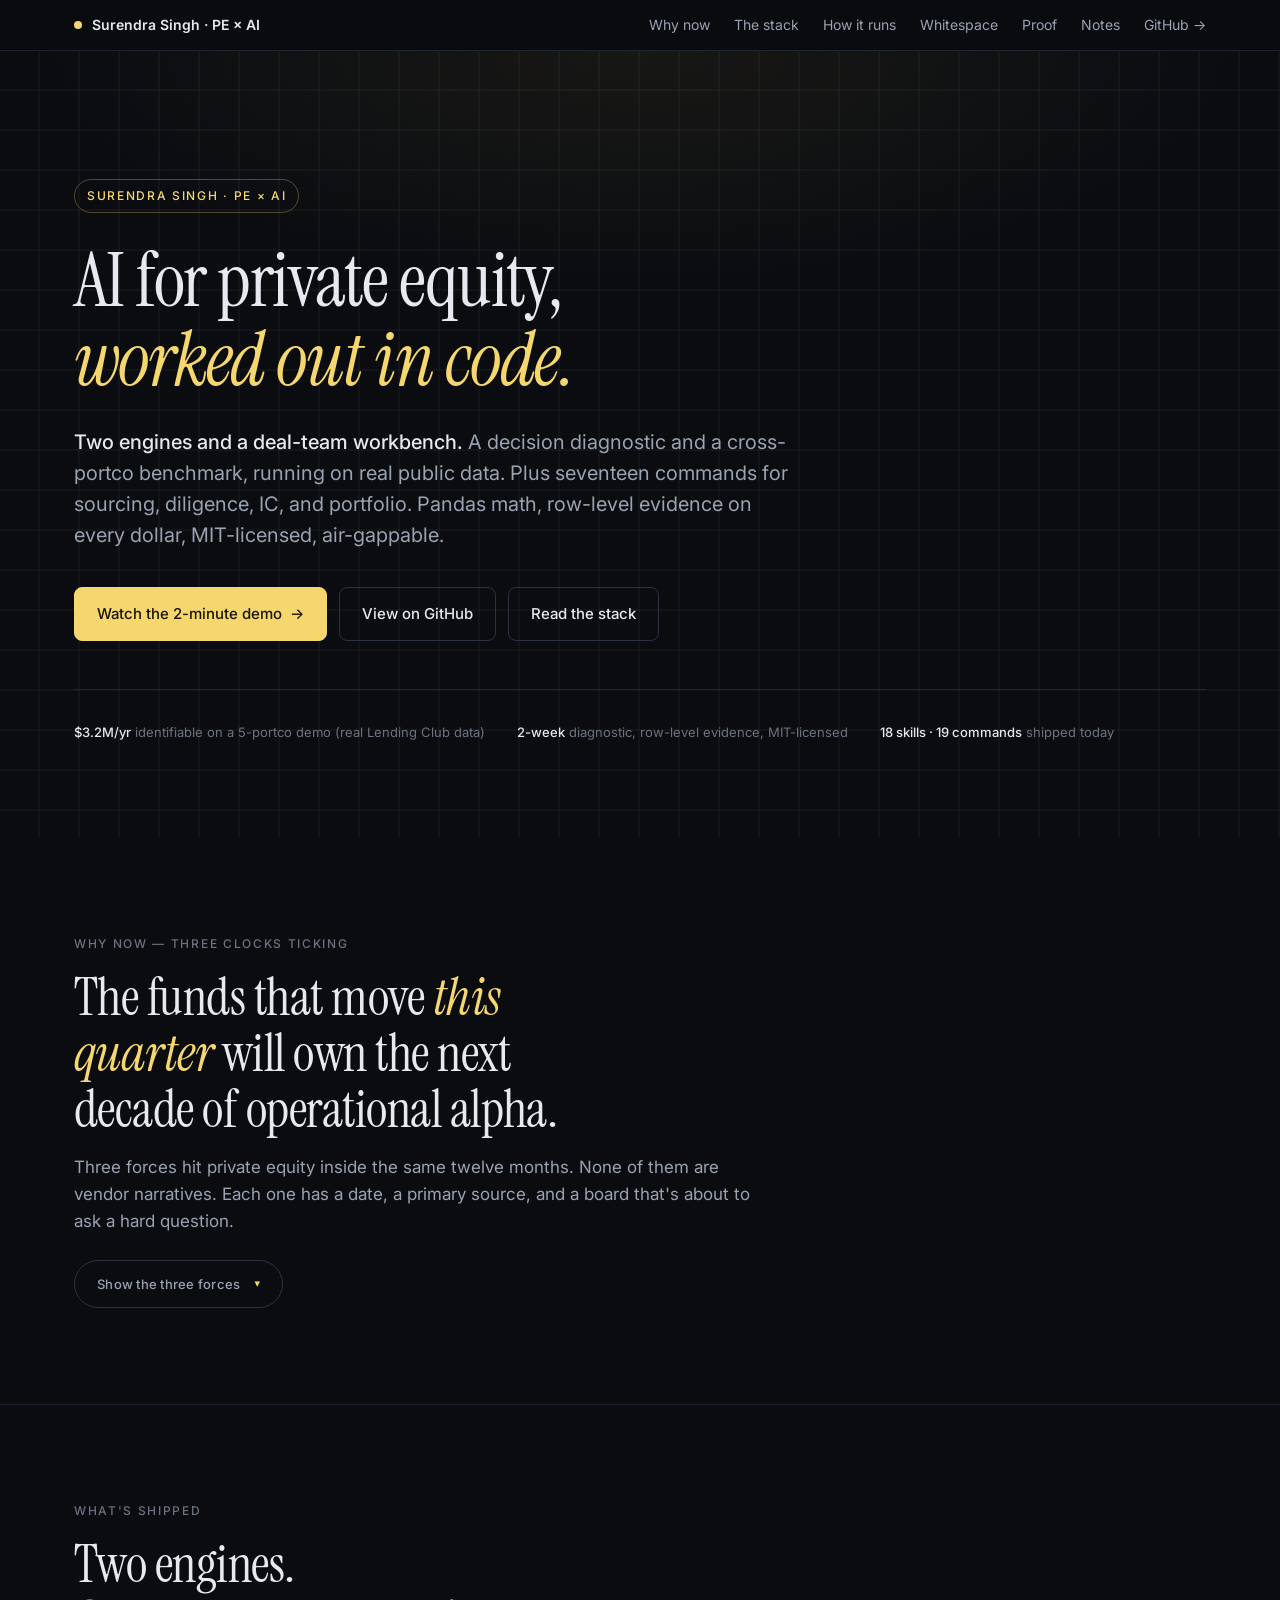
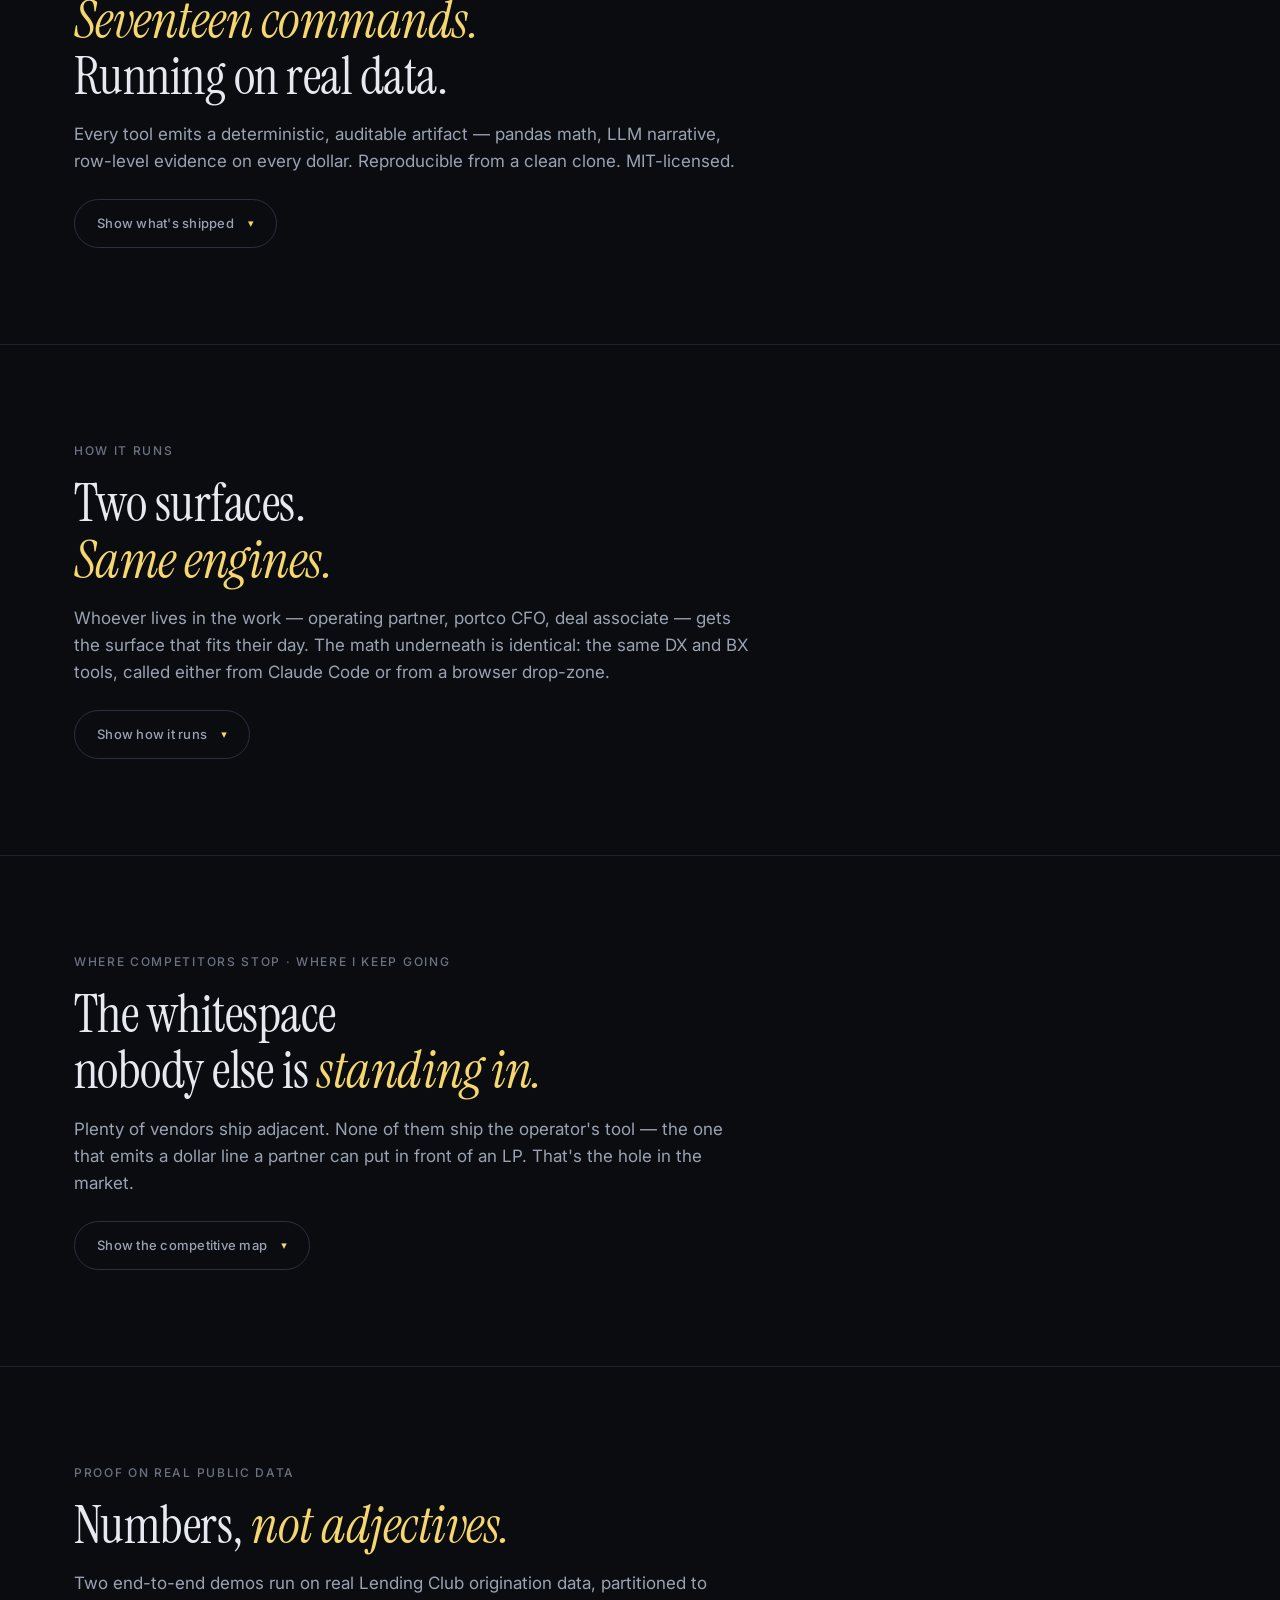
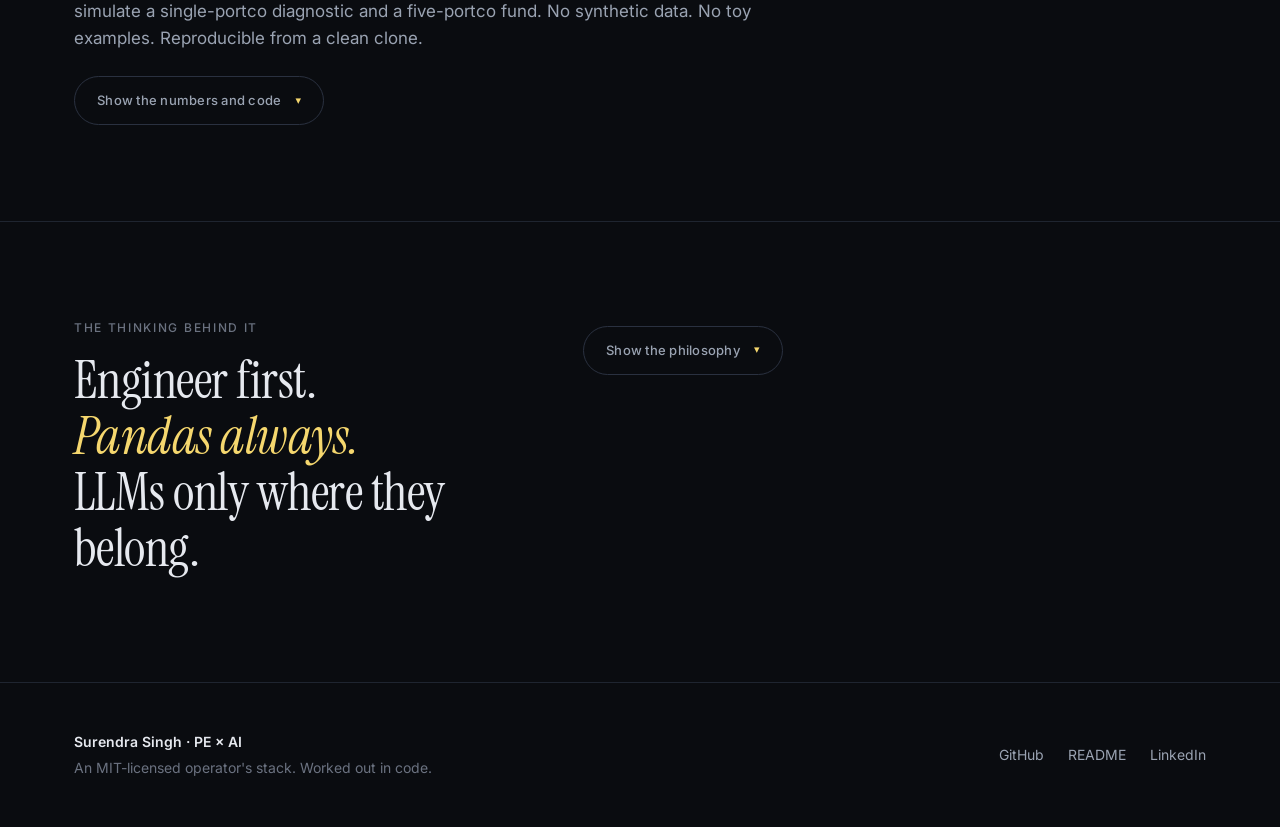
==== commit 82732ab3: "docs: refresh stale counts + cover the new BX corpora - Hero trust strip: 17 skills · 18 commands → " ====
--- a/docs/index.html
+++ b/docs/index.html
@@ -529,7 +529,7 @@
     <div class="trust">
       <div class="item"><strong>$3.2M/yr</strong> identifiable on a 5-portco demo (real Lending Club data)</div>
       <div class="item"><strong>2-week</strong> diagnostic, row-level evidence, MIT-licensed</div>
-      <div class="item"><strong>17 skills · 18 commands</strong> shipped today</div>
+      <div class="item"><strong>18 skills · 19 commands</strong> shipped today</div>
     </div>
   </div>
 </header>
@@ -807,6 +807,11 @@
           <td class="me"><code>BX</code> — fund-level rank, archetype index, peer groups, persistence.</td>
         </tr>
         <tr>
+          <td class="cat">Cross-portco benchmarking on regulatory data</td>
+          <td class="them">No vendor ships LP-grade rank tables on real CFPB / regulatory disclosures. Manual Excel pulls.</td>
+          <td class="me"><code>BX</code> demonstrated end-to-end on three real public corpora: 5-state CFPB HMDA · 5-region Lending Club · 7-portco mixed-vertical fund.</td>
+        </tr>
+        <tr>
           <td class="cat">Deal-team tooling</td>
           <td class="them">Spreadsheets. Hand-assembled CIM scans. Per-pod variation in DD discipline.</td>
           <td class="me"><code>17-command workbench</code> — sourcing through IC, callable from Claude Code.</td>
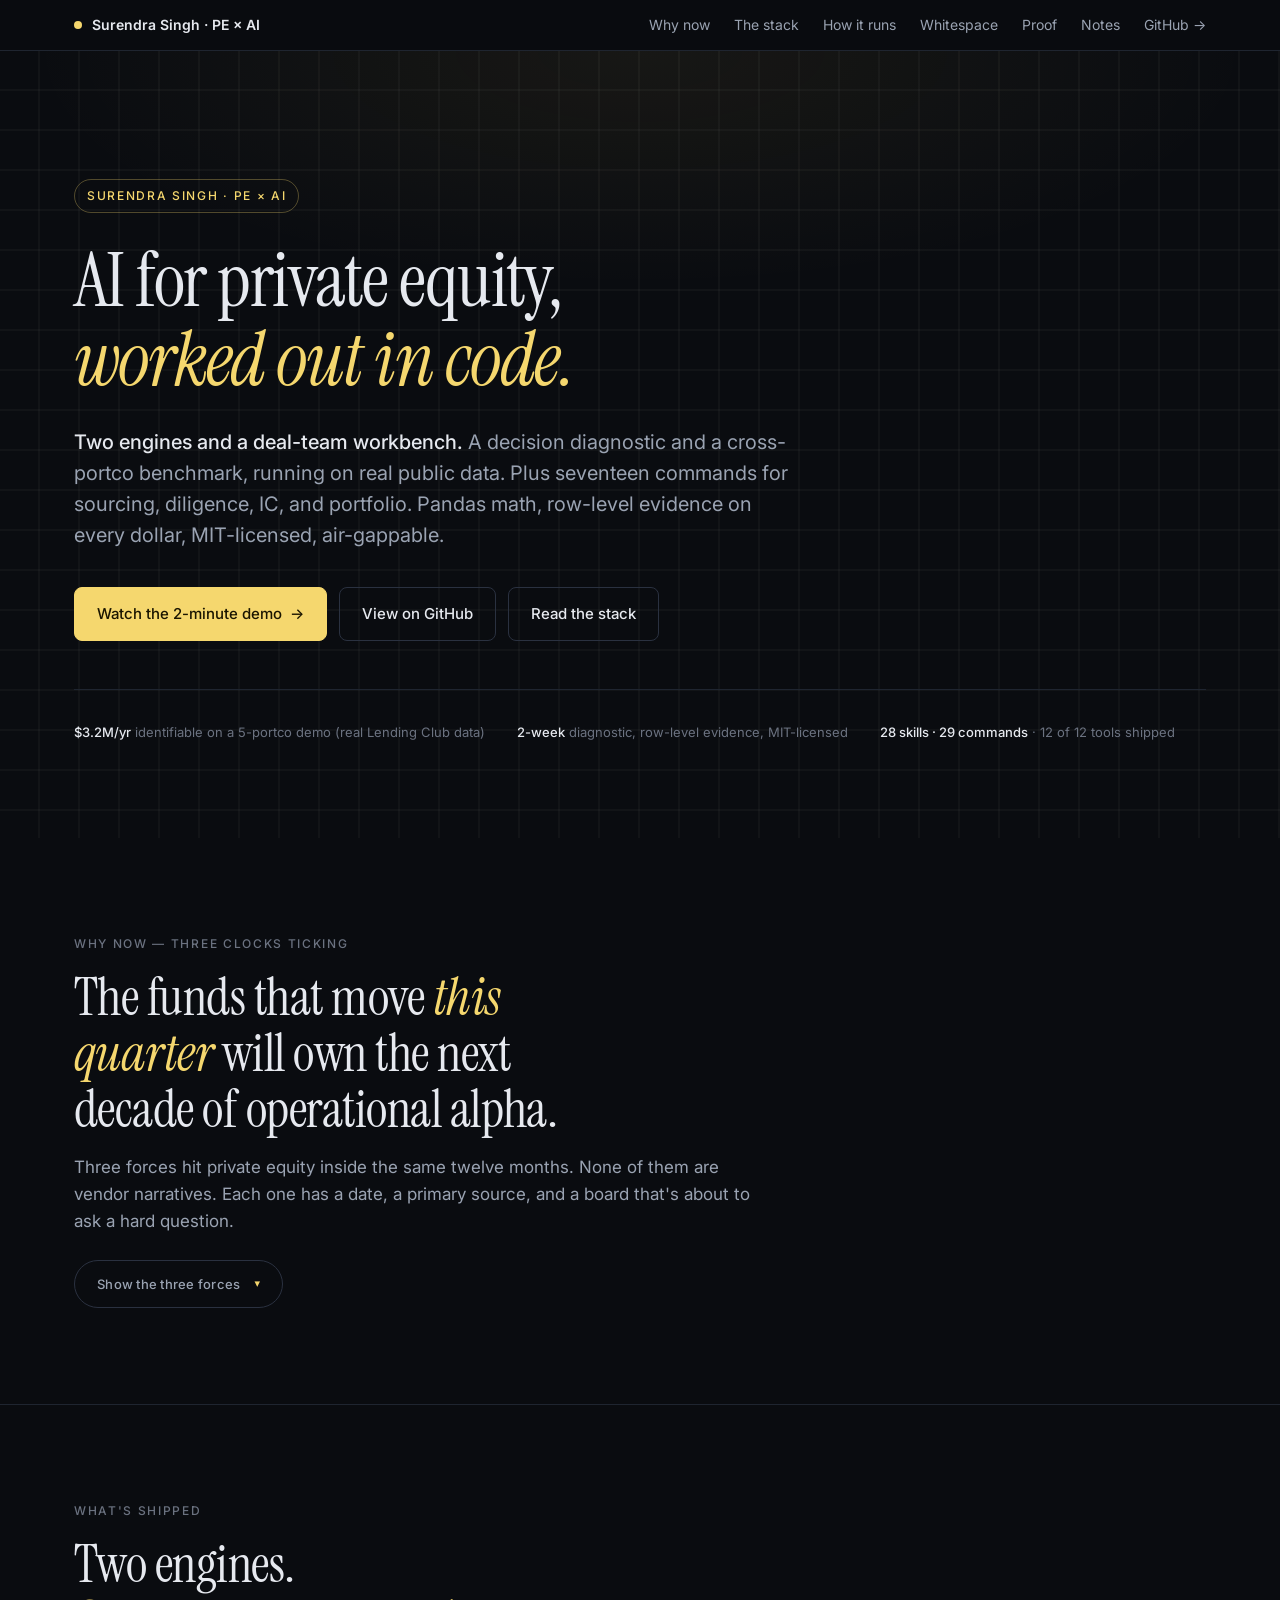
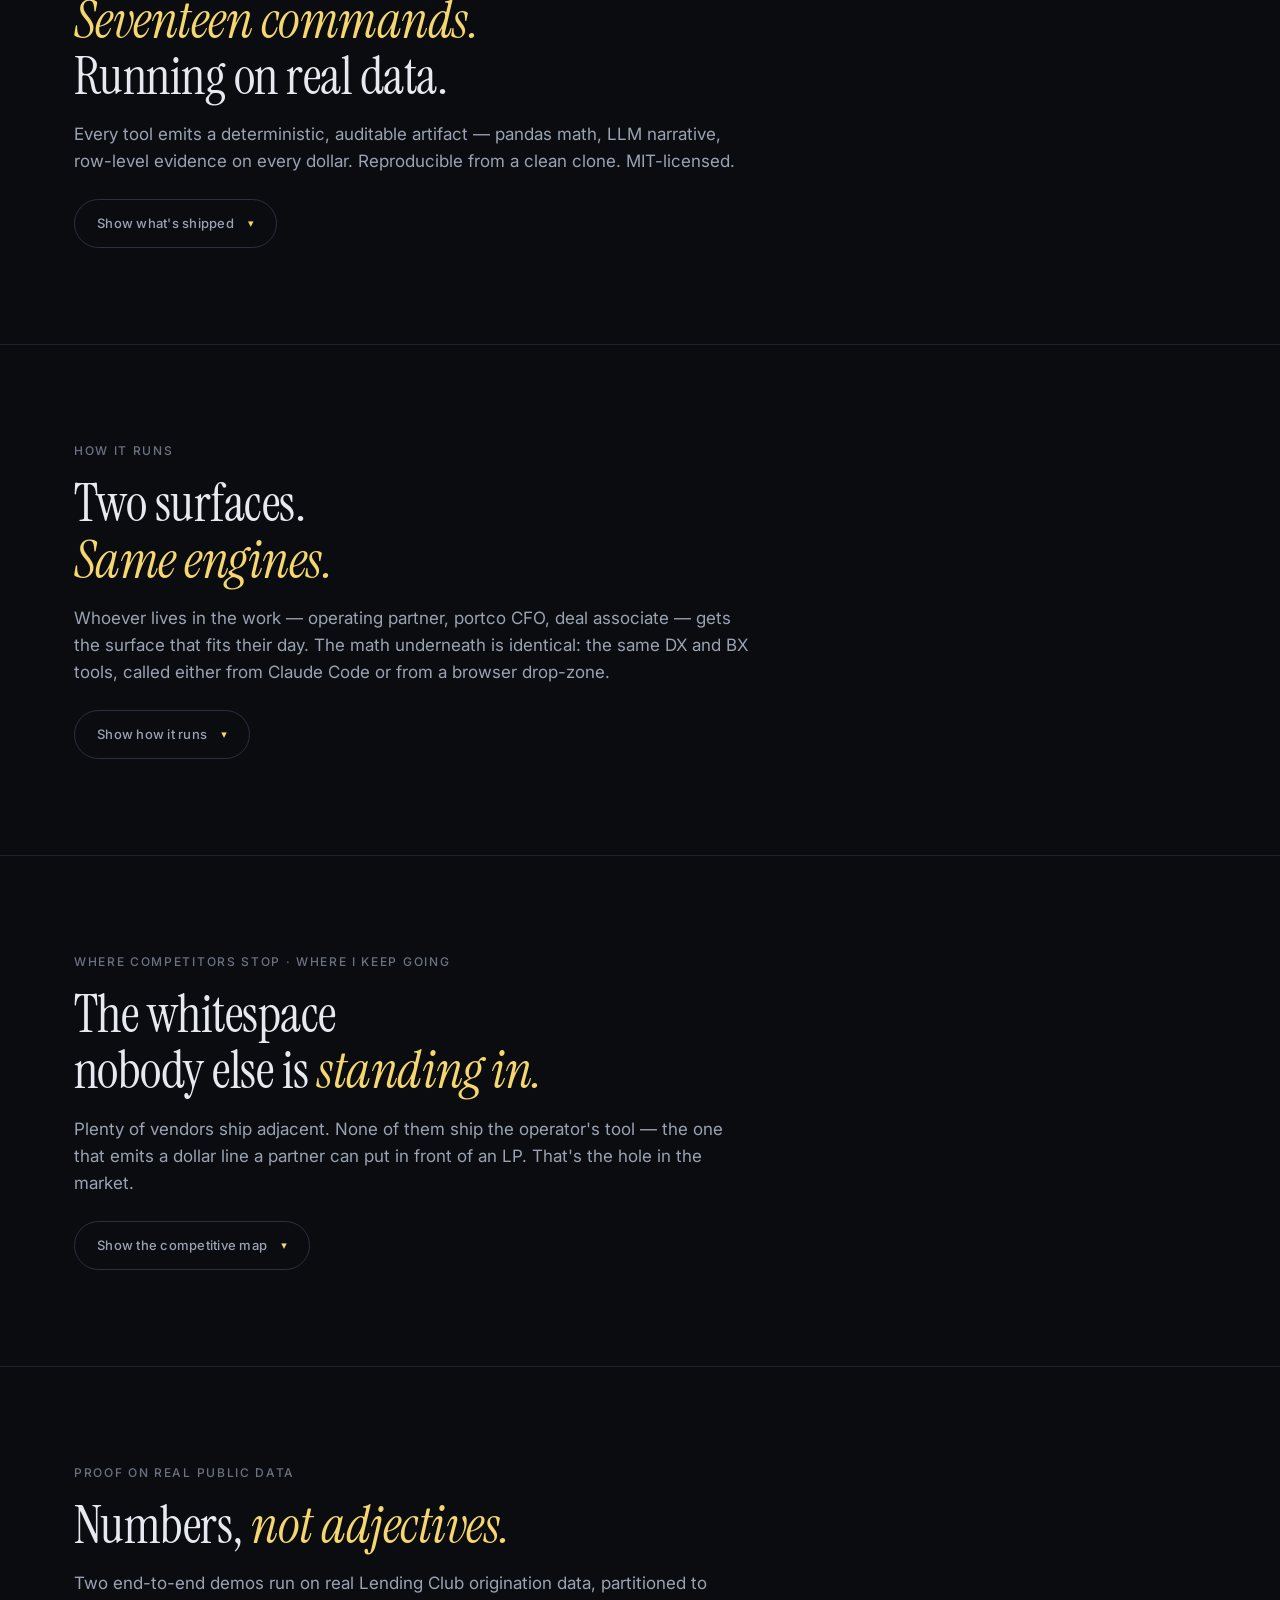
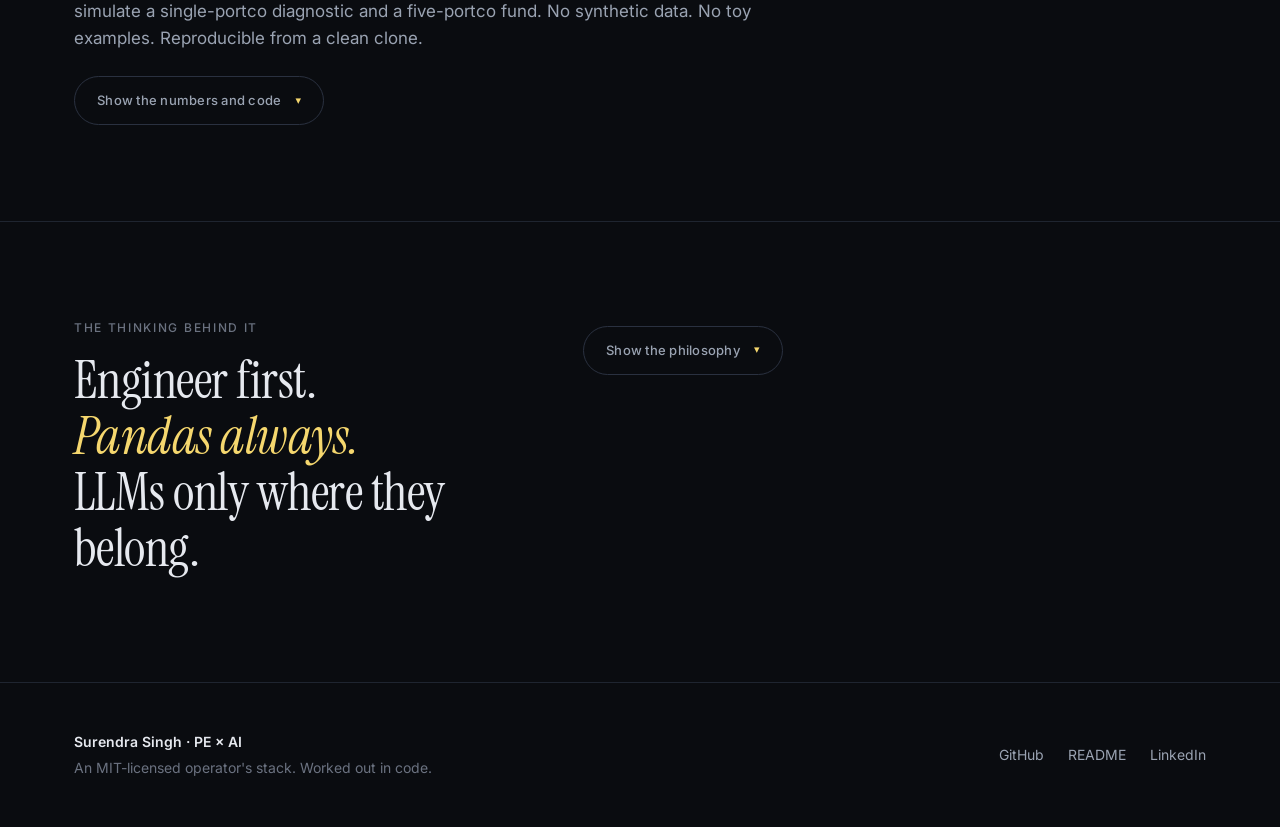
==== commit 95ad65d4: "feat: ship the final 4 tools — DDQ, procurement, plan drift, agent sprawl 12 of 12 from the original" ====
--- a/docs/index.html
+++ b/docs/index.html
@@ -529,7 +529,7 @@
     <div class="trust">
       <div class="item"><strong>$3.2M/yr</strong> identifiable on a 5-portco demo (real Lending Club data)</div>
       <div class="item"><strong>2-week</strong> diagnostic, row-level evidence, MIT-licensed</div>
-      <div class="item"><strong>18 skills · 19 commands</strong> shipped today</div>
+      <div class="item"><strong>28 skills · 29 commands</strong> · 12 of 12 tools shipped</div>
     </div>
   </div>
 </header>
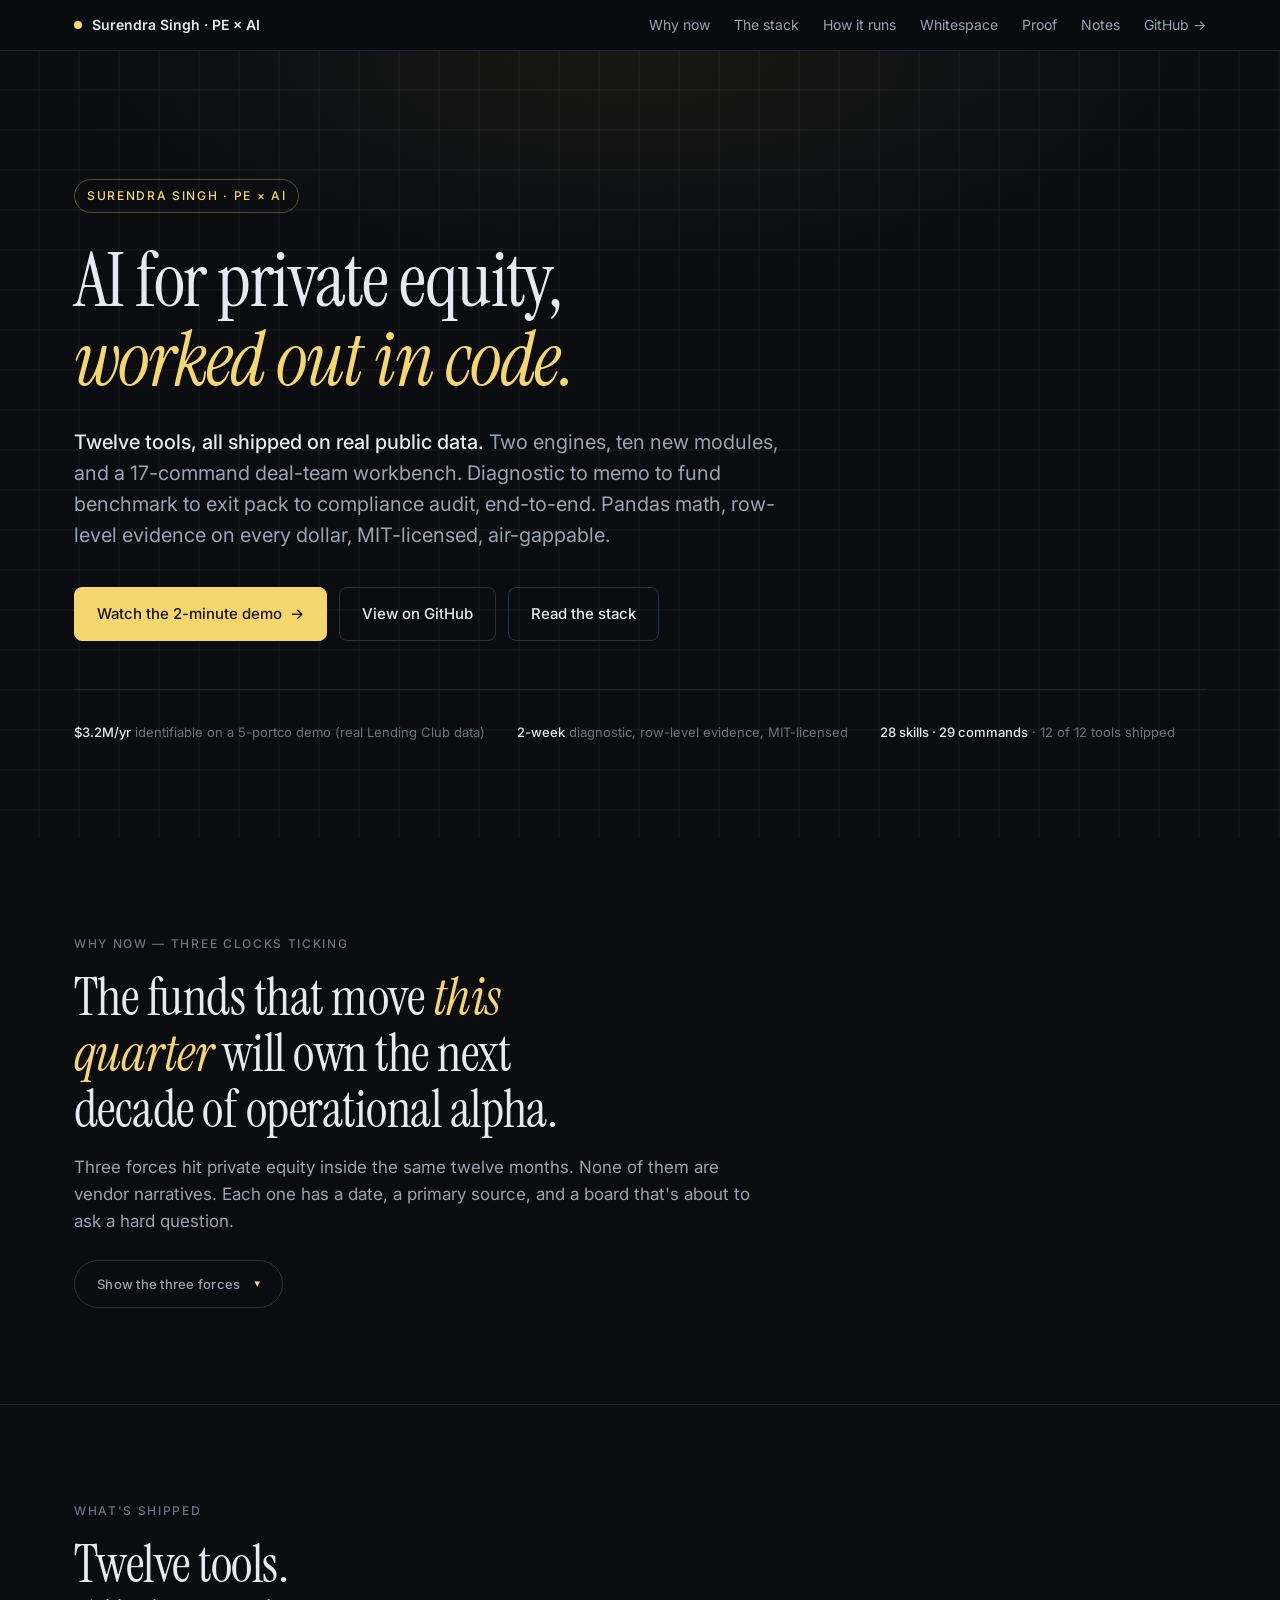
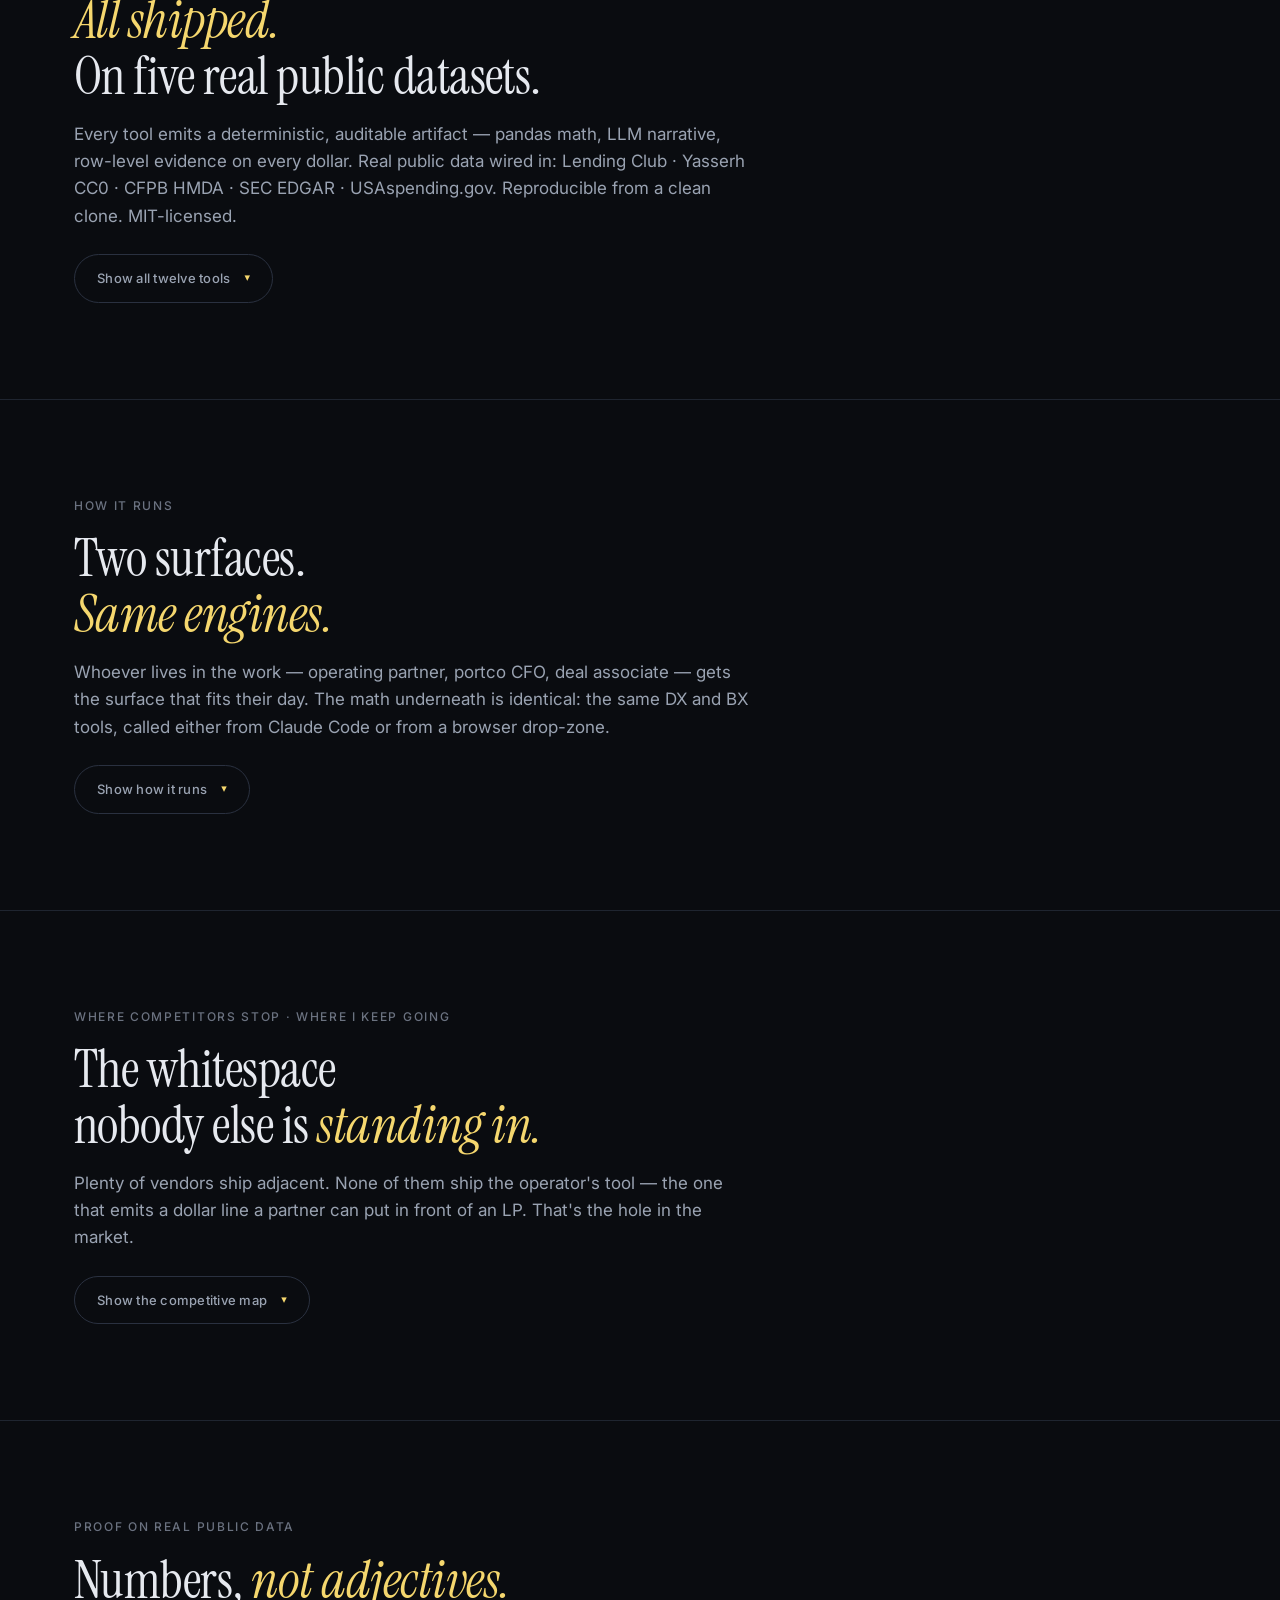
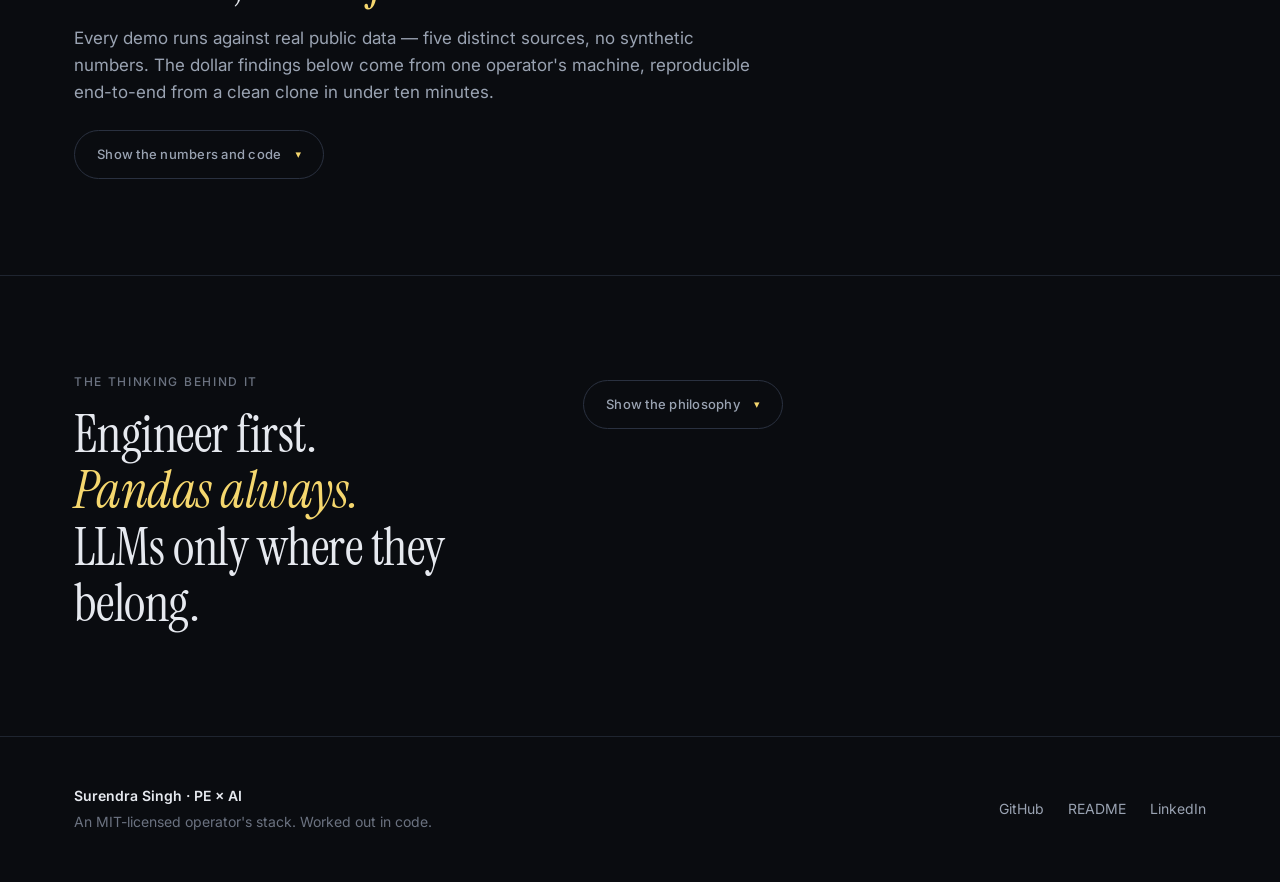
==== commit 22ff3c4f: "docs: rewrite landing page around the 12-tool stack now shipped The page was wildly understating wha" ====
--- a/docs/index.html
+++ b/docs/index.html
@@ -514,9 +514,9 @@
     <span class="eyebrow">Surendra Singh · PE × AI</span>
     <h1>AI for private equity, <em>worked out in code.</em></h1>
     <p class="lede">
-      <strong>Two engines and a deal-team workbench.</strong>
-      A decision diagnostic and a cross-portco benchmark, running on real public data. Plus
-      seventeen commands for sourcing, diligence, IC, and portfolio. Pandas math, row-level
+      <strong>Twelve tools, all shipped on real public data.</strong>
+      Two engines, ten new modules, and a 17-command deal-team workbench. Diagnostic to memo
+      to fund benchmark to exit pack to compliance audit, end-to-end. Pandas math, row-level
       evidence on every dollar, MIT-licensed, air-gappable.
     </p>
     <div class="cta-row">
@@ -589,57 +589,189 @@
 <section id="stack">
   <div class="wrap">
     <div class="section-eyebrow">What's shipped</div>
-    <h2>Two engines.<br /><em>Seventeen commands.</em><br />Running on real data.</h2>
+    <h2>Twelve tools.<br /><em>All shipped.</em><br />On five real public datasets.</h2>
     <p class="section-lede tight">
       Every tool emits a deterministic, auditable artifact — pandas math, LLM narrative, row-level
-      evidence on every dollar. Reproducible from a clean clone. MIT-licensed.
+      evidence on every dollar. Real public data wired in: Lending Club · Yasserh CC0 · CFPB HMDA ·
+      SEC EDGAR · USAspending.gov. Reproducible from a clean clone. MIT-licensed.
     </p>
 
     <details class="expandable">
-      <summary><span>Show what's shipped</span><span class="chev">▾</span></summary>
+      <summary><span>Show all twelve tools</span><span class="chev">▾</span></summary>
       <div class="expand-content">
 
-    <!-- TWO ENGINES -->
+    <!-- LAYER 1 — WEDGE -->
     <div class="layer-block">
       <div class="layer-head">
-        <span class="name">Two engines — running on real data</span>
-        <span class="desc">Proprietary math. Pandas-deterministic. Row-level evidence on every dollar.</span>
+        <span class="name">Layer 1 — Wedge</span>
+        <span class="desc">Gets you in. Highest pain. Smallest commitment.</span>
       </div>
       <div class="tool-grid">
         <div class="tool">
-          <div class="top-row">
-            <div class="num">01</div>
-            <span class="pill pill-shipped">Shipped</span>
-          </div>
+          <div class="top-row"><div class="num">01</div><span class="pill pill-shipped">Shipped</span></div>
           <h3>Decision Diagnostic (DX)</h3>
           <p>
-            Ingest a portco's CSVs. Surface the top 3 repeatable, high-volume decisions being made
+            Ingest a portco's CSVs. Surface the top-3 repeatable, high-volume decisions being made
             badly — each with a counterfactual, a time-stability score, and row-level evidence.
-            Output is a board-ready memo and an OpportunityMap JSON.
+            Output: a board-ready memo and an OpportunityMap JSON sidecar.
           </p>
-          <div class="why"><span class="lbl">The wedge</span> Highest pain. Fastest to demo. Lands you inside the data.</div>
+          <div class="why"><span class="lbl">Real data</span> 12 portcos diagnostic'd · Lending Club, Yasserh, CFPB HMDA</div>
         </div>
 
         <div class="tool">
-          <div class="top-row">
-            <div class="num">02</div>
-            <span class="pill pill-shipped">Shipped</span>
-          </div>
+          <div class="top-row"><div class="num">02</div><span class="pill pill-shipped">Shipped</span></div>
+          <h3>Model-to-Narrative Explainer</h3>
+          <p>
+            Takes a DX OpportunityMap → renders a board-defendable memo: the why, the
+            counterfactual, the risk of inaction, the rollout plan. Editorial-letterpress design,
+            every $ traces to a source field.
+          </p>
+          <div class="why"><span class="lbl">Closes the agency gap</span> 13 board memos rendered · 87% mean citation accuracy in eval</div>
+        </div>
+      </div>
+    </div>
+
+    <!-- LAYER 2 — MOAT -->
+    <div class="layer-block">
+      <div class="layer-head">
+        <span class="name">Layer 2 — Moat</span>
+        <span class="desc">Compounds with every engagement. Unclonable.</span>
+      </div>
+      <div class="tool-grid">
+        <div class="tool">
+          <div class="top-row"><div class="num">03</div><span class="pill pill-shipped">Shipped</span></div>
           <h3>Cross-Portco Benchmarking (BX)</h3>
           <p>
             Fund-level rank table, archetype index (pricing × selection × allocation), peer groups
-            by cosine similarity, quarter-over-quarter persistence. The LP-letter exhibit no
-            scorecard vendor ships.
+            by cosine similarity, quarter-over-quarter persistence. Three real-data corpora ship:
+            5-region Lending Club · 5-state CFPB HMDA · 7-portco mixed-vertical.
           </p>
-          <div class="why"><span class="lbl">The moat</span> Compounds with every engagement. Unclonable cross-portco dataset.</div>
+          <div class="why"><span class="lbl">3 fund corpora</span> $3.19M · $183.83M · $1.14B fund-wide identifiable</div>
+        </div>
+
+        <div class="tool">
+          <div class="top-row"><div class="num">04</div><span class="pill pill-shipped">Shipped</span></div>
+          <h3>LLM Eval for PE</h3>
+          <p>
+            Score any PE document AI output on 4 dimensions: citation accuracy, hallucination rate,
+            coverage, consistency. Surfaces real outliers — caught HMDA_DE at 33% citation accuracy
+            in the 13-memo corpus run.
+          </p>
+          <div class="why"><span class="lbl">Horizontal QA</span> Every other tool runs through this rubric</div>
         </div>
       </div>
     </div>
 
-    <!-- THE WORKBENCH -->
+    <!-- LAYER 3 — DILIGENCE -->
     <div class="layer-block">
       <div class="layer-head">
-        <span class="name">Deal-team workbench — seventeen commands</span>
+        <span class="name">Layer 3 — Diligence stack</span>
+        <span class="desc">Buyer-side, seller-side, and the consistency layer LPs are about to ask for.</span>
+      </div>
+      <div class="tool-grid">
+        <div class="tool">
+          <div class="top-row"><div class="num">05</div><span class="pill pill-shipped">Shipped</span></div>
+          <h3>CIM Red-Flag Extraction</h3>
+          <p>
+            SEC EDGAR fetcher (no auth) → 10-K HTML parser → 8 heuristic flag families with
+            section-level citations. Demo: ticker SHC → 49 flags from Sotera Health's FY2025 10-K
+            (16 high · 32 medium · 1 low).
+          </p>
+          <div class="why"><span class="lbl">200-page disclosure</span> compressed to a 1-page citation-grade brief</div>
+        </div>
+
+        <div class="tool">
+          <div class="top-row"><div class="num">06</div><span class="pill pill-shipped">Shipped</span></div>
+          <h3>Seller-Side Diligence Pack</h3>
+          <p>
+            Exit-prep AI EBITDA proof pack with provenance ledger, 50/100/130% sensitivity table,
+            and defensibility checklist. Every claim cites the OpportunityMap row. Demo:
+            MortgageCo $1.12B base · $560M-$1.46B sensitivity range.
+          </p>
+          <div class="why"><span class="lbl">Pure whitespace</span> Buyer-side scoring shipped (AlixPartners). Sellers had nothing.</div>
+        </div>
+
+        <div class="tool">
+          <div class="top-row"><div class="num">07</div><span class="pill pill-shipped">Shipped</span></div>
+          <h3>DDQ Automation + Consistency</h3>
+          <p>
+            ILPA-shaped 12-question DDQ → first-draft templated answers retrieved from the fund's
+            existing AI-evidence archive. Cross-answer consistency checker surfaces contradictions.
+            Demo: 38 KB artifacts · 12 answers · 26 consistency flags.
+          </p>
+          <div class="why"><span class="lbl">ILPA DDQ v2.0</span> Q1 2026 spec · first GP with consistency wins next allocation</div>
+        </div>
+
+        <div class="tool">
+          <div class="top-row"><div class="num">08</div><span class="pill pill-shipped">Shipped</span></div>
+          <h3>Portfolio Normalization</h3>
+          <p>
+            Multi-format portco CSVs → unified <code style="display:inline">lending_b2c</code>
+            schema with mapping audit + 3-axis anomaly detection (magnitude, sign-flip, coverage).
+            Demo: 195k rows across 3 schemas · 9 anomalies · 24.7× consumer-vs-mortgage scale gap surfaced.
+          </p>
+          <div class="why"><span class="lbl">Operating partner ritual</span> done in seconds, not days</div>
+        </div>
+      </div>
+    </div>
+
+    <!-- LAYER 4 — OPERATE -->
+    <div class="layer-block">
+      <div class="layer-head">
+        <span class="name">Layer 4 — Operate</span>
+        <span class="desc">Post-close. Post-deployment. Compliance, savings, governance.</span>
+      </div>
+      <div class="tool-grid">
+        <div class="tool">
+          <div class="top-row"><div class="num">09</div><span class="pill pill-shipped">Shipped</span></div>
+          <h3>100-Day Plan Drift Monitor</h3>
+          <p>
+            Frozen 100-day plan diffed against SEC EDGAR 10-Q actuals. Per-initiative drift status
+            (on-track / lagging / off-track), dollar-gap quantification, root-cause attribution.
+            Demo: SHC → 5/7 initiatives off-track · $121.6M total gap · dynamic-pricing pilot biggest miss at $85M.
+          </p>
+          <div class="why"><span class="lbl">The Day-60 problem</span> caught before it becomes a QBR surprise</div>
+        </div>
+
+        <div class="tool">
+          <div class="top-row"><div class="num">10</div><span class="pill pill-shipped">Shipped</span></div>
+          <h3>Procurement Benchmarking</h3>
+          <p>
+            Cross-agency vendor price variance from public USAspending federal contracts. Demo
+            (PSC D310 IT services FY2024): 198 contracts · 28 agencies · 132 vendors → $936M
+            cross-agency savings opportunity. Top finding: State Dept paying ~6× DHS for the same vendor.
+          </p>
+          <div class="why"><span class="lbl">Apollo's playbook</span> productized for the rest of mid-market PE</div>
+        </div>
+
+        <div class="tool">
+          <div class="top-row"><div class="num">11</div><span class="pill pill-shipped">Shipped</span></div>
+          <h3>EU AI Act Compliance Pack</h3>
+          <p>
+            Article 6 high-risk classification (frozen Annex III §1-8) + per-Article doc skeleton
+            (Articles 9-15 + Article 50 transparency). Demo: credit decisioning → high-risk per
+            Annex III §5(b) · marketing recommender → limited-risk per Article 50 · 2 Aug 2026 deadline.
+          </p>
+          <div class="why"><span class="lbl">Hard regulatory date</span> No PE-specific product exists. This is it.</div>
+        </div>
+
+        <div class="tool">
+          <div class="top-row"><div class="num">12</div><span class="pill pill-shipped">Shipped</span></div>
+          <h3>Agent Sprawl Auditor</h3>
+          <p>
+            AST-walks the MCP server registry → enumerates registered agents → flags zombies /
+            runaway-cost / misaligned. Demo (this repo): 23 agents · 15 zombies · 1 runaway-cost
+            ($12,960/yr modeled) · $19,880/yr savings if pruned.
+          </p>
+          <div class="why"><span class="lbl">Gartner forecast</span> 40% of agentic projects cancelled · this catches them first</div>
+        </div>
+      </div>
+    </div>
+
+    <!-- THE WORKBENCH (still shipped underneath) -->
+    <div class="layer-block">
+      <div class="layer-head">
+        <span class="name">Plus the deal-team workbench — 17 commands underneath</span>
         <span class="desc">Sourcing, diligence, IC, portfolio. All callable from Claude Code.</span>
       </div>
       <table class="map-table">
@@ -816,6 +948,41 @@
           <td class="them">Spreadsheets. Hand-assembled CIM scans. Per-pod variation in DD discipline.</td>
           <td class="me"><code>17-command workbench</code> — sourcing through IC, callable from Claude Code.</td>
         </tr>
+        <tr>
+          <td class="cat">CIM / data-room red-flag pre-read</td>
+          <td class="them">Hebbia, Eilla, Vela — paid SaaS, $200M+ in VC funding, opaque rubrics.</td>
+          <td class="me"><code>analyze-dataroom</code> — open-source, runs on free SEC EDGAR, 8 deterministic flag families with section citations.</td>
+        </tr>
+        <tr>
+          <td class="cat">Buyer-side AI diligence</td>
+          <td class="them">AlixPartners AI Disruption Score (paid). Buyers discount, sellers have no defense.</td>
+          <td class="me"><code>exit-proof-pack</code> — the seller-side twin nobody else built. Provenance ledger + sensitivity table.</td>
+        </tr>
+        <tr>
+          <td class="cat">ILPA DDQ v2.0 (Q1 2026 release)</td>
+          <td class="them">ILPA Word template. Hand-answered. Inconsistent across vintages. No consistency layer.</td>
+          <td class="me"><code>ddq-respond</code> — first-draft answers from fund evidence + cross-answer consistency checker.</td>
+        </tr>
+        <tr>
+          <td class="cat">Procurement benchmarking</td>
+          <td class="them">Apollo's 50-person in-house team. Mid-market sponsors priced out.</td>
+          <td class="me"><code>benchmark-vendors</code> — productized for mid-market, real USAspending data, no auth.</td>
+        </tr>
+        <tr>
+          <td class="cat">EU AI Act (Aug 2026 deadline)</td>
+          <td class="them">Generic GRC vendors. Law-firm memos. Zero PE-specific products.</td>
+          <td class="me"><code>ai-act-audit</code> — Article 6 classification + per-Article doc skeleton, mapped to PE use cases.</td>
+        </tr>
+        <tr>
+          <td class="cat">100-day plan tracking</td>
+          <td class="them">Word doc that nobody owns. Drift caught at QBR — too late.</td>
+          <td class="me"><code>track-plan-drift</code> — diffs the plan against SEC EDGAR 10-Q actuals, ranks by recoverable EBITDA.</td>
+        </tr>
+        <tr>
+          <td class="cat">Agentic AI cost governance</td>
+          <td class="them">Gartner forecast: 40% of agentic projects cancelled. Ghost agents burn tokens unmonitored.</td>
+          <td class="me"><code>audit-agents</code> — registry walk + zombie / runaway-cost / misaligned flags + prune-savings ledger.</td>
+        </tr>
       </tbody>
     </table>
       </div>
@@ -829,9 +996,9 @@
     <div class="section-eyebrow">Proof on real public data</div>
     <h2>Numbers, <em>not adjectives.</em></h2>
     <p class="section-lede tight">
-      Two end-to-end demos run on real Lending Club origination data, partitioned to simulate a
-      single-portco diagnostic and a five-portco fund. No synthetic data. No toy examples.
-      Reproducible from a clean clone.
+      Every demo runs against real public data — five distinct sources, no synthetic numbers. The
+      dollar findings below come from one operator's machine, reproducible end-to-end from a clean
+      clone in under ten minutes.
     </p>
 
     <details class="expandable">
@@ -839,30 +1006,57 @@
       <div class="expand-content">
     <div class="proof-grid">
       <div class="stat">
-        <div class="num">$800k</div>
-        <div class="label">/ year identifiable, single portco</div>
-        <div class="sub">DX on the Lending Club slice surfaces the classic sub-prime refi pattern in one pass.</div>
+        <div class="num">$1.14B</div>
+        <div class="label">fund-wide identifiable, 7-portco mixed BX</div>
+        <div class="sub">Lending Club regional partitions + Yasserh mortgages + CFPB HMDA — three real datasets, one BX corpus.</div>
       </div>
       <div class="stat">
-        <div class="num">$3.2M</div>
-        <div class="label">/ year identifiable, fund-level</div>
-        <div class="sub">BX across five regional "portcos" — re-routable decisions, dollar-quantified, ranked.</div>
+        <div class="num">$936M</div>
+        <div class="label">cross-agency procurement savings</div>
+        <div class="sub">198 real federal contracts via USAspending.gov — State Dept paying ~6× DHS for the same vendor.</div>
       </div>
       <div class="stat">
-        <div class="num">5 / 5</div>
-        <div class="label">portcos show all three archetypes</div>
-        <div class="sub">Pricing × selection × allocation patterns repeat fund-wide — themes, not anomalies.</div>
+        <div class="num">$121.6M</div>
+        <div class="label">100-day plan drift gap, real 10-Q actuals</div>
+        <div class="sub">Sotera Health (SHC) frozen 7-initiative plan vs SEC EDGAR 10-Q. 5 of 7 off-track.</div>
+      </div>
+      <div class="stat">
+        <div class="num">49</div>
+        <div class="label">CIM red flags from a single 10-K</div>
+        <div class="sub">Sotera Health FY2025 10-K via SEC EDGAR. 16 high · 32 medium · 1 low. Section-level citations.</div>
+      </div>
+      <div class="stat">
+        <div class="num">87%</div>
+        <div class="label">mean citation accuracy across 13 memos</div>
+        <div class="sub">Eval harness scored every explainer memo against its OpportunityMap source. Real outliers surfaced.</div>
+      </div>
+      <div class="stat">
+        <div class="num">12 / 12</div>
+        <div class="label">tools shipped on real public data</div>
+        <div class="sub">Two engines, ten new modules, five real data sources, every dollar traces to a row.</div>
       </div>
     </div>
 
 <pre class="code"><span class="c"># Single-portco DX on real Lending Club data</span>
 python -m demo.lending_club.slice
-<span class="c"># In Claude Code:</span> <span class="b">/diagnose-decisions</span> <span class="c">on demo/lending_club/{loans,performance}.csv</span>
-
-<span class="c"># Five-portco fund-level BX corpus</span>
-python -m demo.regional_lenders.slice
-python -m scripts.build_bx_corpus
-<span class="c"># Renders</span> <span class="y">finance_output/bx_report_regional_lenders_demo.html</span></pre>
+<span class="c"># Then in Claude Code:</span> <span class="b">/diagnose-decisions</span> <span class="c">on demo/lending_club/{loans,performance}.csv</span>
+
+<span class="c"># Five-portco fund-level BX corpus on real data</span>
+python -m scripts.build_bx_corpus            <span class="c"># LC regional partitions</span>
+python -m scripts.build_bx_hmda_states       <span class="c"># 5-state CFPB HMDA fund</span>
+python -m scripts.build_bx_mixed_fund        <span class="c"># 7-portco mixed-vertical fund</span>
+
+<span class="c"># Diligence pass on a real SEC 10-K</span>
+<span class="b">/analyze-dataroom</span> <span class="c">ticker=SHC</span>           <span class="c"># 49 flags from Sotera Health's FY2025 10-K</span>
+
+<span class="c"># Federal-procurement benchmark on real USAspending data</span>
+<span class="b">/benchmark-vendors</span> <span class="c">psc_code=D310 fiscal_year=2024</span>
+
+<span class="c"># 100-day plan vs real 10-Q actuals</span>
+<span class="b">/track-plan-drift</span> <span class="c">portco_id=SoteraCo ticker=SHC</span>
+
+<span class="c"># Eval every memo against its source ground truth</span>
+python -m scripts.run_eval_corpus            <span class="c"># renders finance_output/eval_corpus_summary.html</span></pre>
       </div>
     </details>
   </div>
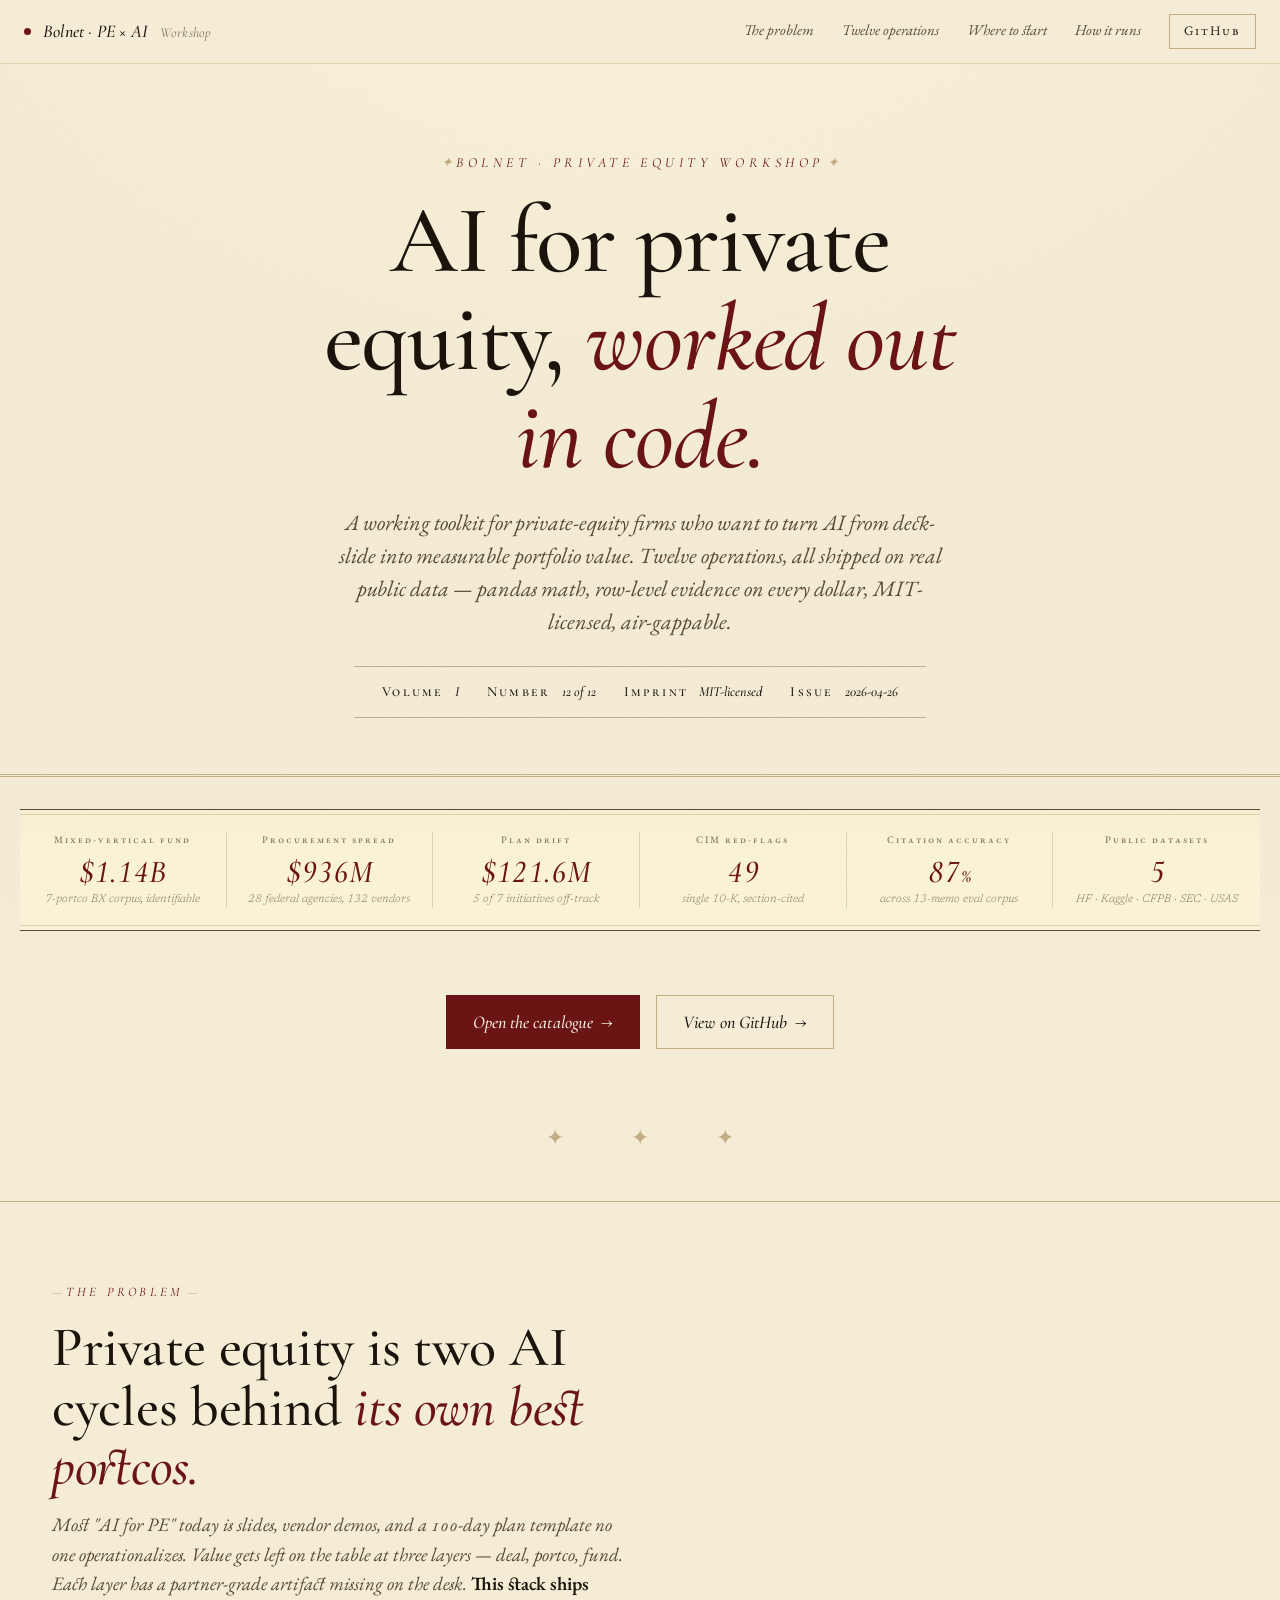
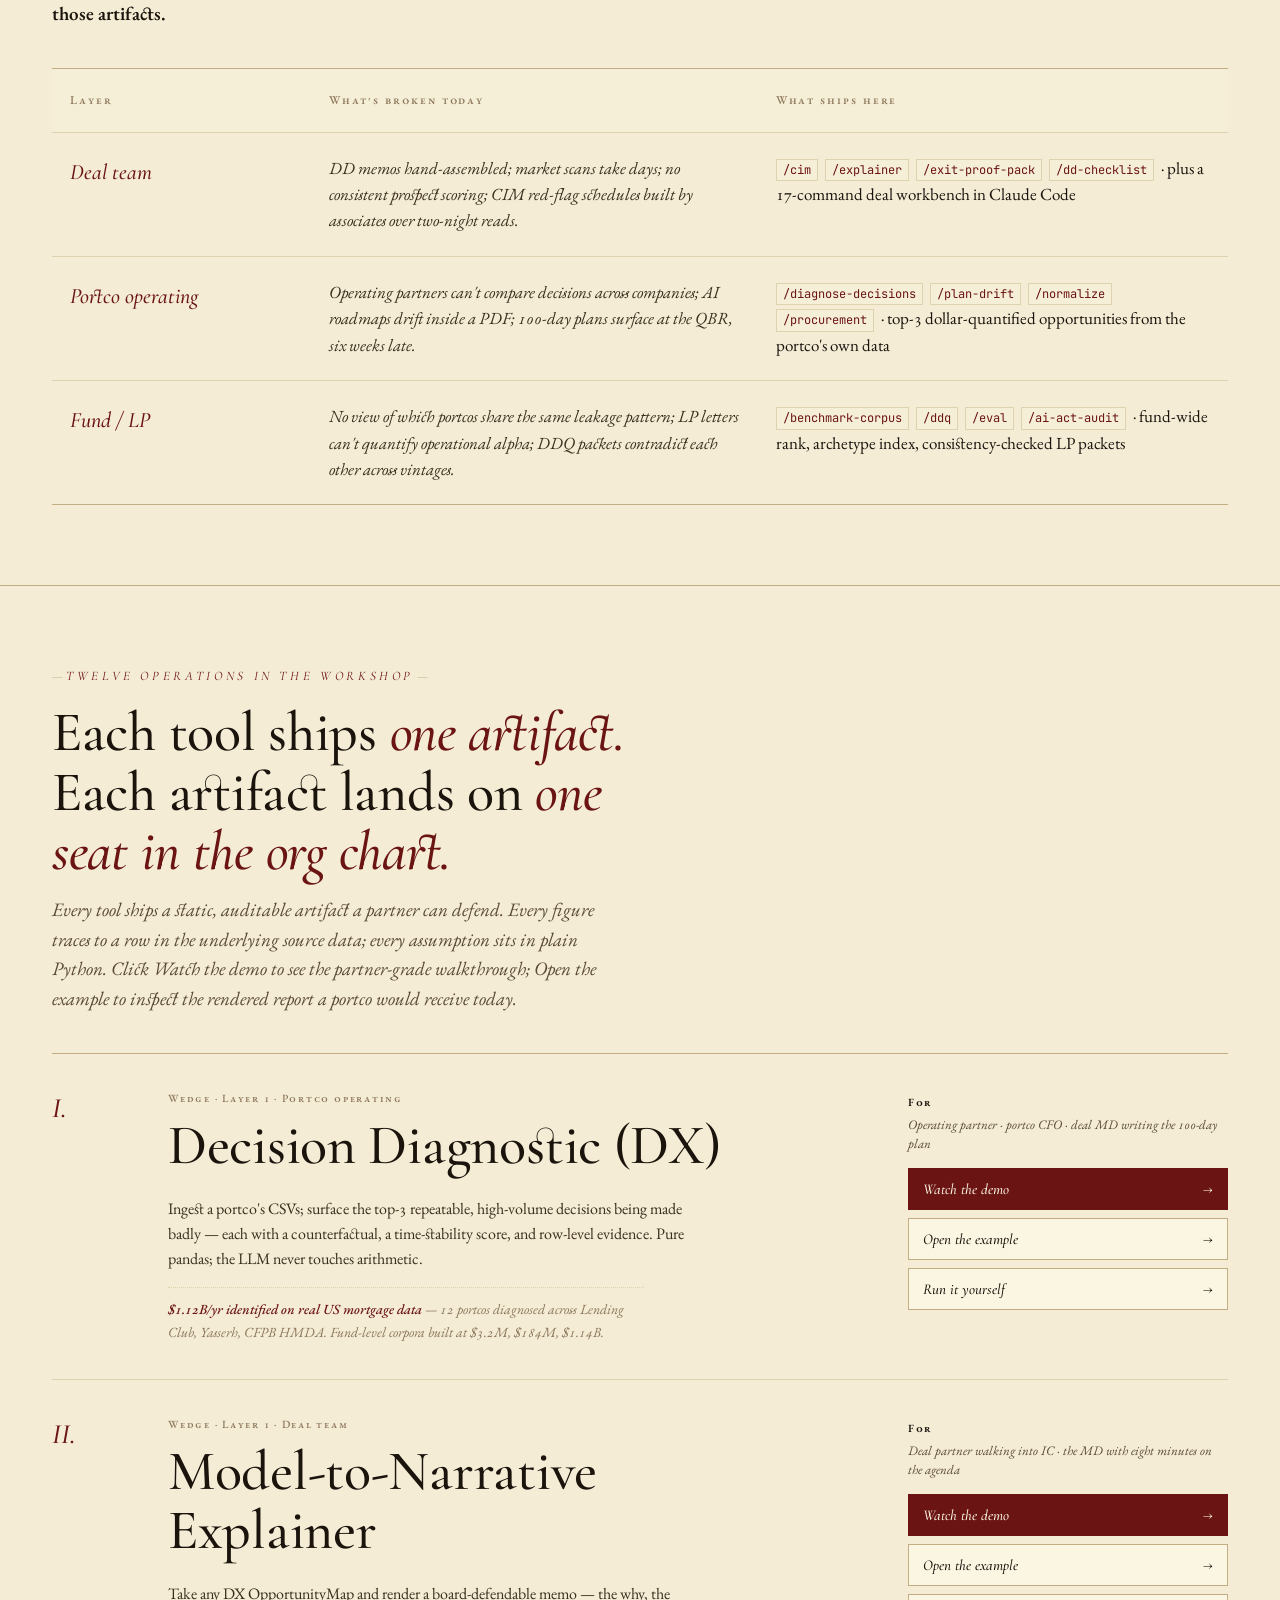
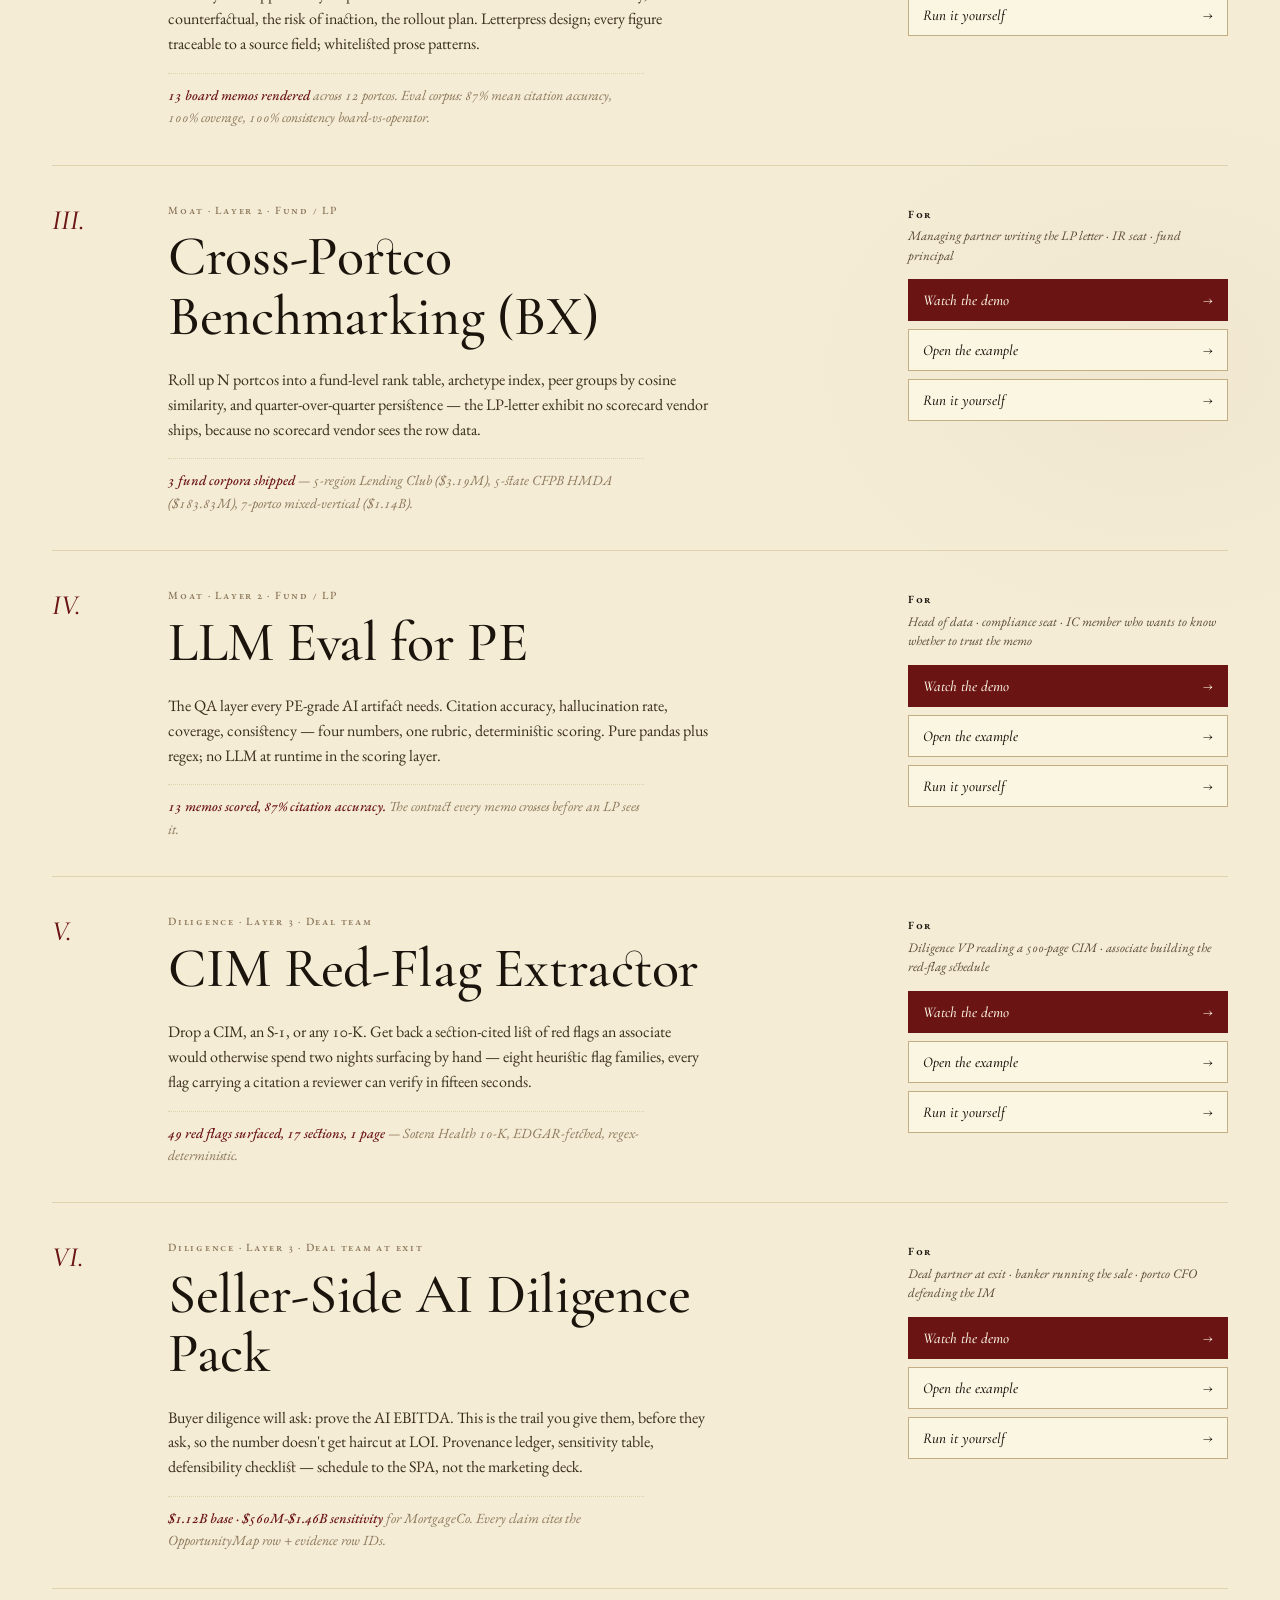
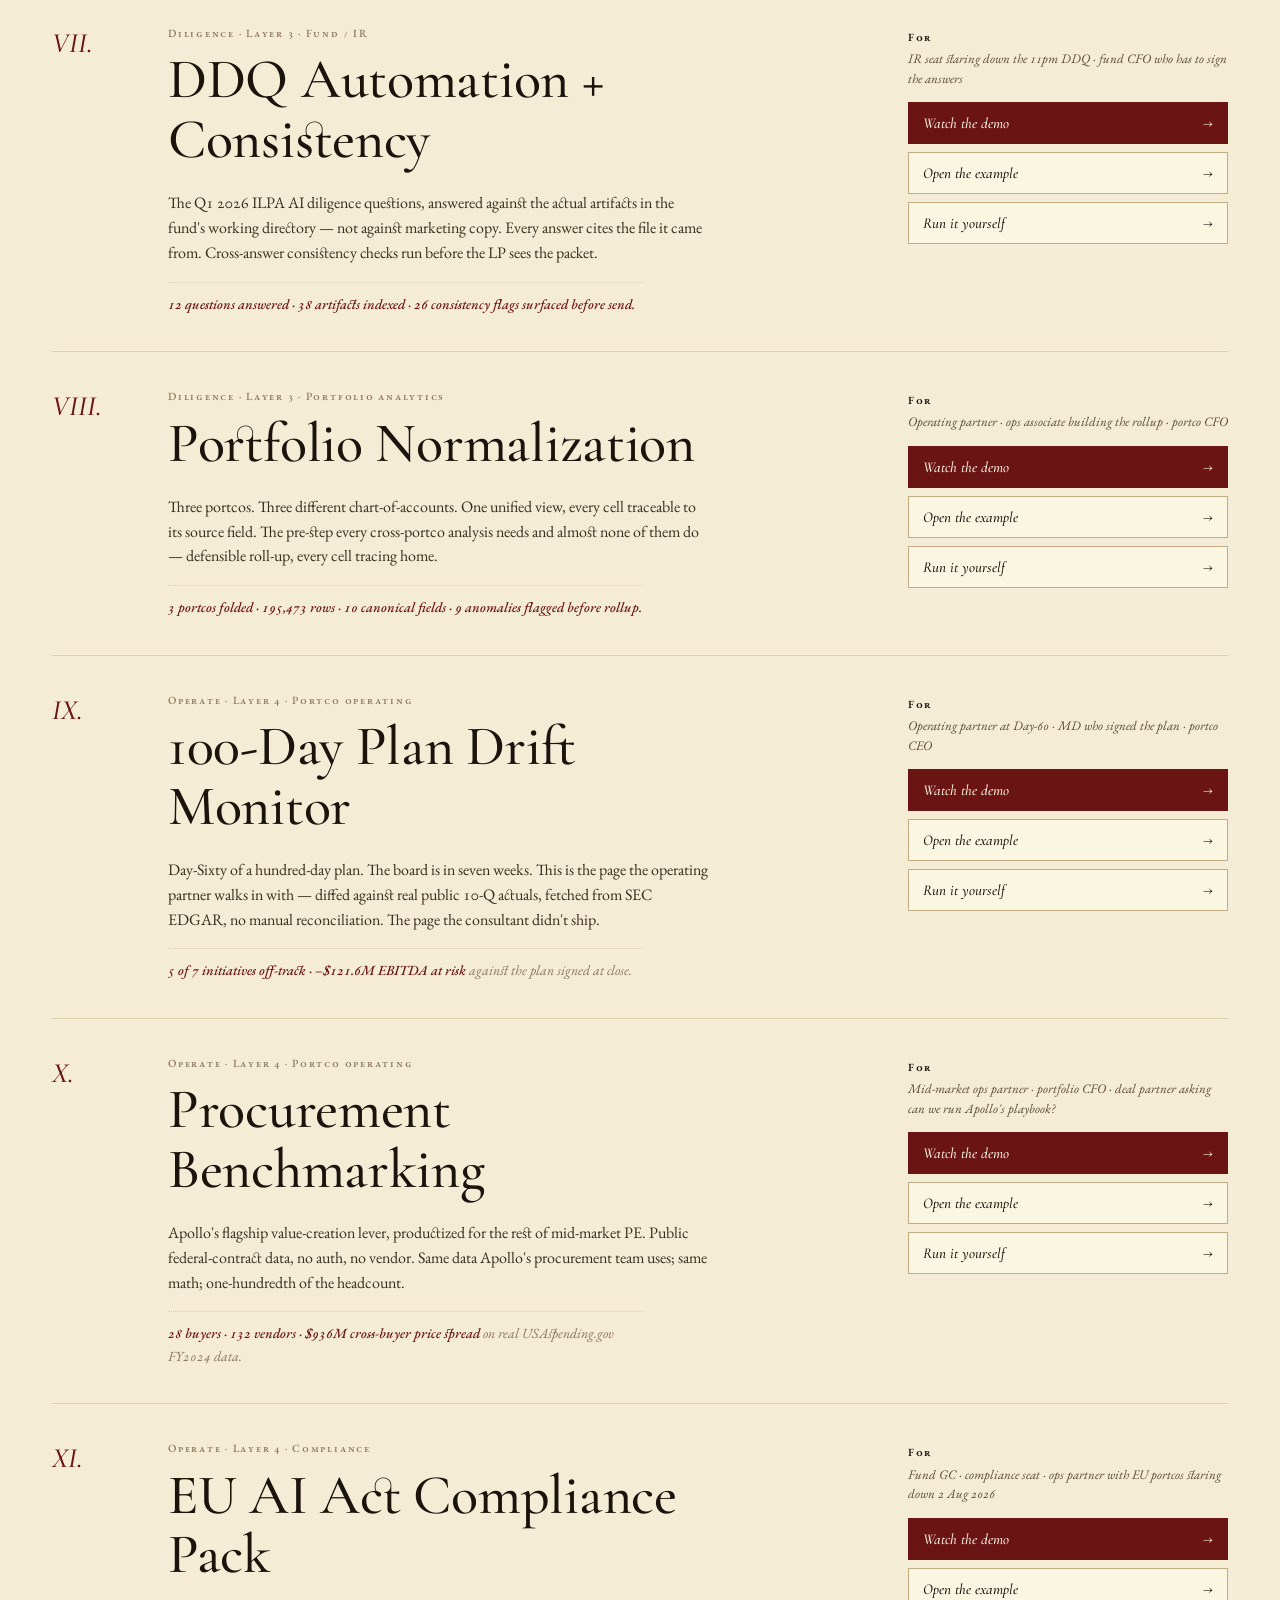
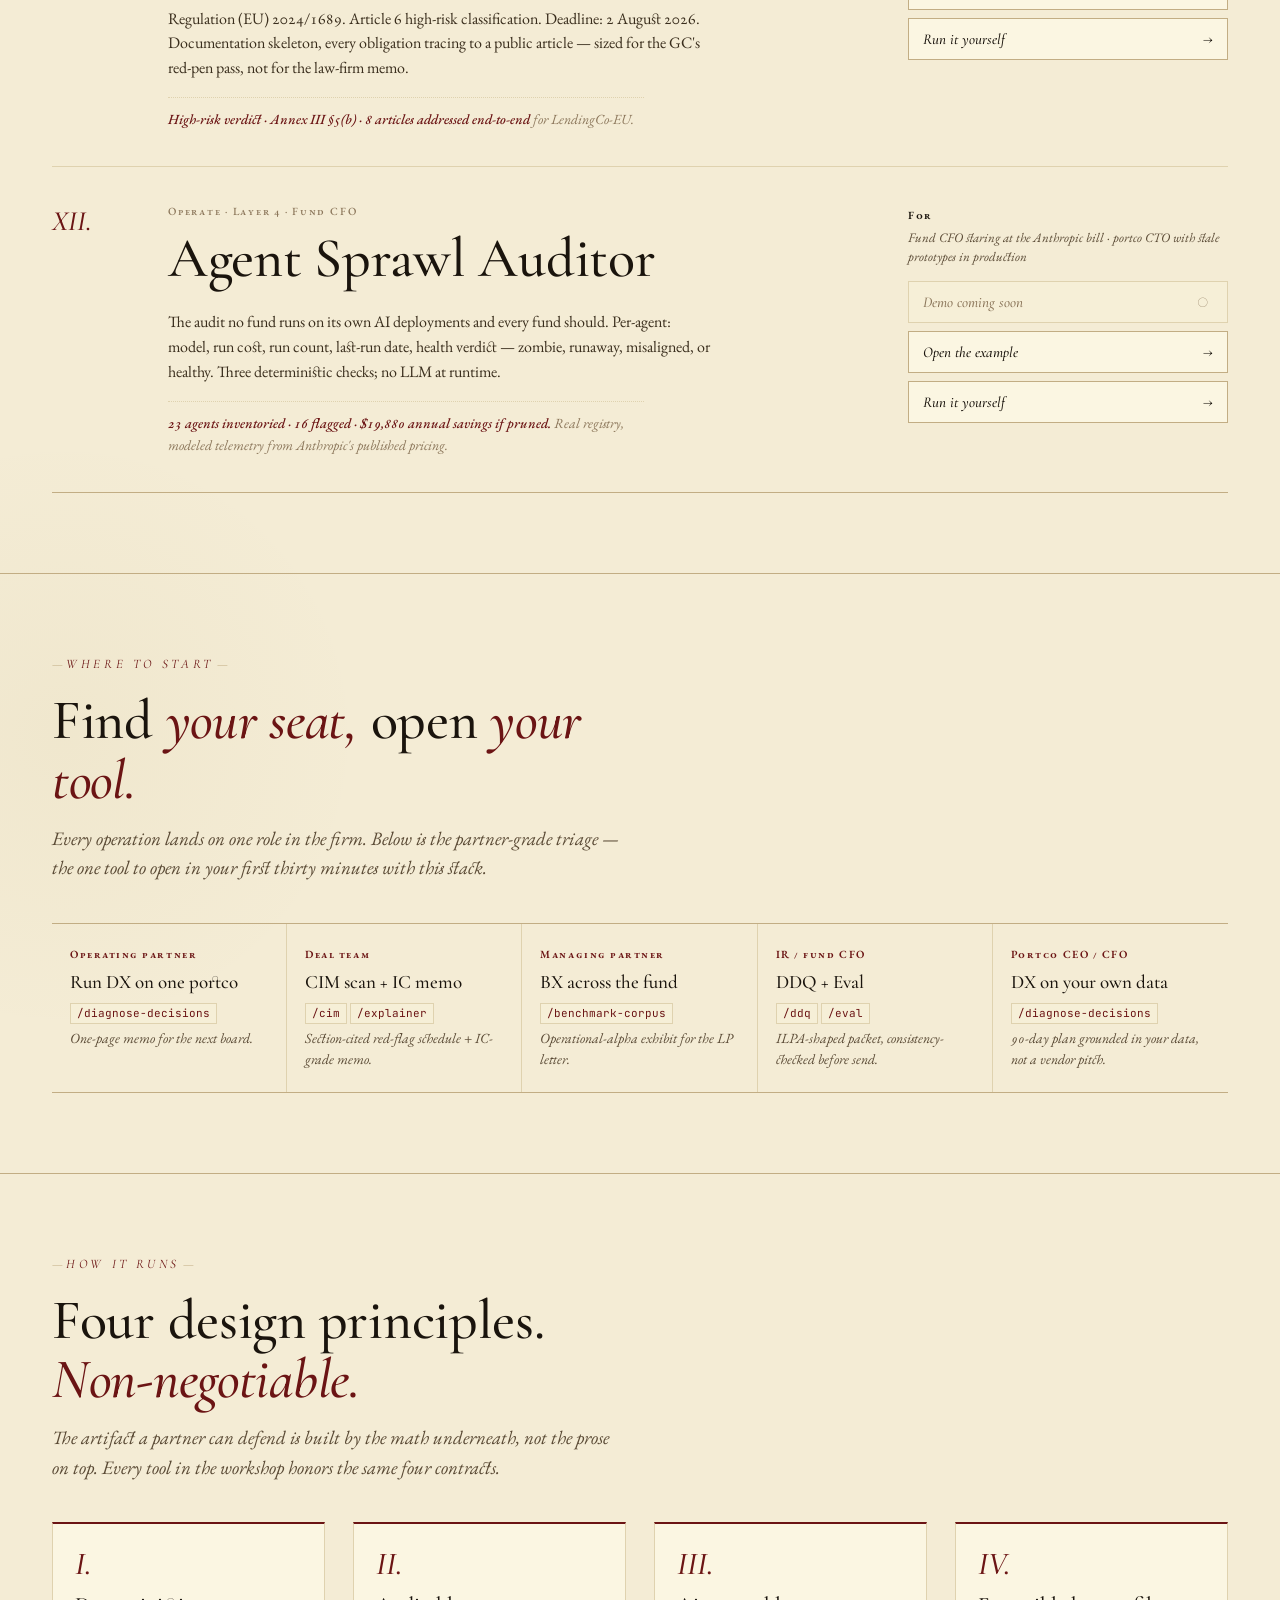
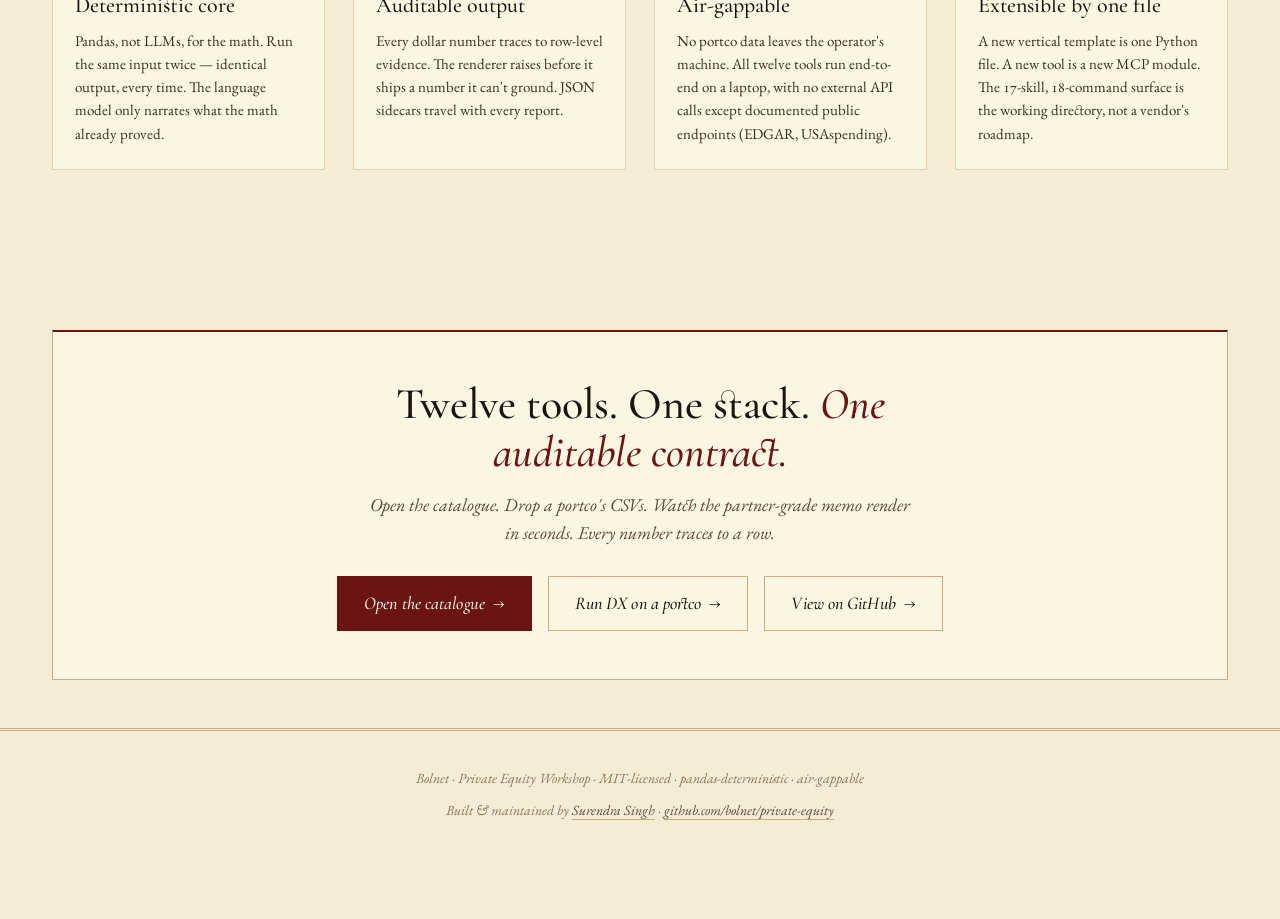
==== commit e8d02f27: "feat: PE × AI landing page · 11 YouTube demos · 12 backend endpoints - New gazette-style landing pag" ====
--- a/docs/index.html
+++ b/docs/index.html
@@ -3,1116 +3,1094 @@
 <head>
 <meta charset="UTF-8" />
 <meta name="viewport" content="width=device-width, initial-scale=1.0" />
-<title>Surendra Singh — PE × AI · Decision diagnostics, cross-portco benchmarking, the full operator stack</title>
-<meta name="description" content="Twelve tools for the AI mandate inside private equity. Two shipped on real portco data. Pandas math, row-level evidence on every dollar, MIT-licensed, air-gappable." />
-<meta property="og:title" content="Surendra Singh — PE × AI" />
-<meta property="og:description" content="An operator's stack for PE × AI. Twelve tools, worked out in code. Pandas math, row-level evidence, LP-grade artifacts." />
+<title>Bolnet · Private Equity × AI Workshop — Twelve operations on real public data</title>
+<meta name="description" content="A working toolkit for private-equity firms who want to turn AI from deck-slide into measurable portfolio value. Twelve tools, all shipped on real public data. Pandas math, row-level evidence on every dollar, MIT-licensed, air-gappable." />
+<meta property="og:title" content="Bolnet · Private Equity × AI Workshop" />
+<meta property="og:description" content="Twelve operations for the AI mandate inside private equity. Pandas math, row-level evidence, LP-grade artifacts." />
 <meta property="og:type" content="website" />
 <link rel="preconnect" href="https://fonts.googleapis.com" />
 <link rel="preconnect" href="https://fonts.gstatic.com" crossorigin />
-<link href="https://fonts.googleapis.com/css2?family=Inter:wght@300;400;500;600;700&family=JetBrains+Mono:wght@400;500&family=Instrument+Serif&display=swap" rel="stylesheet" />
+<link href="https://fonts.googleapis.com/css2?family=Cormorant+Garamond:ital,wght@0,400;0,500;0,600;0,700;1,400;1,500;1,600&family=EB+Garamond:ital,wght@0,400;0,500;0,600;1,400;1,500&family=Newsreader:ital,wght@0,300;0,400;1,300;1,400&family=JetBrains+Mono:wght@400;500&display=swap" rel="stylesheet" />
 <style>
   :root {
-    --bg: #0a0c10;
-    --bg-elev: #11141a;
-    --bg-card: #141822;
-    --border: #1f2530;
-    --border-strong: #2a3140;
-    --text: #e6e9ef;
-    --text-dim: #9aa3b2;
-    --text-faint: #6b7280;
-    --accent: #f5d76e;
-    --accent-2: #8ab4ff;
-    --good: #5cd6a8;
-    --warn: #ffb86b;
-    --bad: #ff7b7b;
-    --max: 1180px;
-  }
-  * { box-sizing: border-box; }
-  html, body { margin: 0; padding: 0; }
+    --paper:    #f4ecd5;
+    --page:     #fbf6e2;
+    --page-dim: #f6efd7;
+    --ink:      #1a140d;
+    --ink-mid:  #3a2e1d;
+    --ink-dim:  #5a4a35;
+    --ink-faint:#8b765a;
+    --rule:     #c2ad84;
+    --rule-soft:#dfd2af;
+    --rule-mute:#e8dfc0;
+    --accent:   #6b1414;
+    --accent-2: #93331f;
+    --gold:     #8a6f1a;
+    --good:     #4d6b2c;
+    --max:      1240px;
+  }
+  * { box-sizing: border-box; margin: 0; padding: 0; }
+  html { background: #ece4cb; scroll-behavior: smooth; }
   body {
-    background: var(--bg);
-    color: var(--text);
-    font-family: 'Inter', -apple-system, BlinkMacSystemFont, system-ui, sans-serif;
-    font-size: 16px;
-    line-height: 1.6;
+    font-family: 'EB Garamond', 'Iowan Old Style', Georgia, serif;
+    font-size: 17px; line-height: 1.6;
+    font-feature-settings: "liga", "dlig", "onum", "kern";
     -webkit-font-smoothing: antialiased;
-  }
-  a { color: var(--accent-2); text-decoration: none; }
-  a:hover { color: var(--accent); }
-  code, pre, .mono { font-family: 'JetBrains Mono', ui-monospace, SFMono-Regular, Menlo, monospace; }
-  .serif { font-family: 'Instrument Serif', Georgia, serif; font-weight: 400; }
-
-  /* Layout */
-  .wrap { max-width: var(--max); margin: 0 auto; padding: 0 24px; }
-  section { padding: 96px 0; border-top: 1px solid var(--border); }
-  section:first-of-type { border-top: none; }
-
-  /* Top nav */
+    text-rendering: optimizeLegibility;
+    color: var(--ink);
+    background:
+      radial-gradient(ellipse 1100px 700px at 50% -100px, rgba(255,248,220,.55), transparent 70%),
+      radial-gradient(ellipse 600px 450px at 90% 40%, rgba(107,20,20,.025), transparent 60%),
+      radial-gradient(ellipse 500px 500px at 5% 80%, rgba(138,111,26,.04), transparent 60%),
+      var(--paper);
+    padding: 0 0 80px;
+    min-height: 100vh;
+    position: relative;
+  }
+  body::before {
+    content: ''; position: fixed; inset: 0;
+    background-image: url("data:image/svg+xml;utf8,<svg xmlns='http://www.w3.org/2000/svg' width='240' height='240'><filter id='n'><feTurbulence type='fractalNoise' baseFrequency='0.85' numOctaves='2' stitchTiles='stitch'/><feColorMatrix values='0 0 0 0 0.42  0 0 0 0 0.34  0 0 0 0 0.18  0 0 0 0.07 0'/></filter><rect width='100%25' height='100%25' filter='url(%23n)'/></svg>");
+    opacity: 0.42; mix-blend-mode: multiply;
+    pointer-events: none; z-index: 0;
+  }
+  body > * { position: relative; z-index: 1; }
+
+  a { color: var(--accent); text-decoration: none; border-bottom: 1px solid transparent;
+      transition: border-color .15s ease, color .15s ease; }
+  a:hover { color: var(--accent-2); border-bottom-color: var(--accent-2); }
+  code, pre { font-family: 'JetBrains Mono', ui-monospace, SFMono-Regular, Menlo, monospace;
+              font-size: 13px; }
+  em { font-style: italic; }
+
+  /* ============ Top nav ============ */
   nav.top {
     position: sticky; top: 0; z-index: 50;
-    background: rgba(10, 12, 16, 0.85);
-    backdrop-filter: blur(12px);
-    border-bottom: 1px solid var(--border);
+    background: rgba(244,236,213,.86);
+    backdrop-filter: blur(8px);
+    border-bottom: 1px solid var(--rule-soft);
+    padding: 14px 24px;
   }
   nav.top .inner {
+    max-width: var(--max); margin: 0 auto;
+    display: flex; align-items: center; justify-content: space-between;
+    gap: 24px;
+  }
+  nav.top .brand {
+    display: inline-flex; align-items: baseline; gap: 12px;
+    font-family: 'Cormorant Garamond', serif;
+    font-style: italic; font-weight: 500; font-size: 18px;
+    color: var(--ink); border: none;
+    letter-spacing: 0.01em;
+  }
+  nav.top .brand .dot {
+    width: 7px; height: 7px; border-radius: 50%;
+    background: var(--accent); align-self: center;
+  }
+  nav.top .brand .imprint {
+    font-style: italic; font-weight: 500;
+    color: var(--ink);
+  }
+  nav.top .brand .tag {
+    font-style: italic; font-weight: 400; color: var(--ink-faint);
+    font-size: 14px;
+  }
+  nav.top .links {
+    display: flex; gap: 28px; align-items: baseline;
+    font-family: 'EB Garamond', serif; font-style: italic; font-size: 15px;
+  }
+  nav.top .links a {
+    color: var(--ink-dim); border-bottom: 1px solid transparent;
+  }
+  nav.top .links a:hover { color: var(--accent); border-bottom-color: var(--accent); }
+  nav.top .links .ghost {
+    font-style: normal; padding: 6px 14px;
+    border: 1px solid var(--rule); color: var(--ink); font-size: 13px;
+    font-variant: small-caps; letter-spacing: 0.14em;
+  }
+  nav.top .links .ghost:hover { border-color: var(--accent); color: var(--accent); }
+
+  /* ============ Wrap helper ============ */
+  .wrap { max-width: var(--max); margin: 0 auto; padding: 0 32px; }
+
+  /* ============ Masthead ============ */
+  .masthead {
+    text-align: center;
+    padding: 88px 32px 56px;
+    border-bottom: 3px double var(--rule);
+    position: relative;
+  }
+  .masthead .imprint-line {
+    font-family: 'Cormorant Garamond', serif;
+    font-style: italic; font-weight: 400;
+    font-size: 14px; color: var(--accent);
+    letter-spacing: 0.32em; text-transform: uppercase;
+    margin-bottom: 18px;
+  }
+  .masthead .imprint-line::before { content: '✦  '; color: var(--rule); letter-spacing: normal; }
+  .masthead .imprint-line::after  { content: '  ✦'; color: var(--rule); letter-spacing: normal; }
+  .masthead h1 {
+    font-family: 'Cormorant Garamond', serif;
+    font-weight: 500;
+    font-size: clamp(48px, 7.6vw, 96px);
+    line-height: 1.02;
+    letter-spacing: -0.012em;
+    color: var(--ink);
+    margin: 0 auto 20px;
+    max-width: 14ch;
+  }
+  .masthead h1 em { font-style: italic; color: var(--accent); font-weight: 500; }
+  .masthead .subtitle {
+    font-family: 'EB Garamond', serif; font-style: italic;
+    font-size: clamp(18px, 2vw, 22px);
+    color: var(--ink-dim);
+    max-width: 56ch; margin: 0 auto 28px;
+    line-height: 1.5;
+  }
+  .masthead-meta {
+    display: inline-flex; align-items: baseline; gap: 28px;
+    padding: 14px 28px;
+    border-top: 1px solid var(--rule);
+    border-bottom: 1px solid var(--rule);
+    font-family: 'Cormorant Garamond', serif;
+    font-size: 14px; color: var(--ink-dim);
+    font-variant: small-caps; letter-spacing: 0.16em;
+  }
+  .masthead-meta strong { color: var(--ink); font-weight: 500; }
+  .masthead-meta span em {
+    font-style: italic; color: var(--ink); font-weight: 500;
+    font-variant: normal; letter-spacing: 0;
+    margin-left: 6px;
+  }
+
+  .ornament-row {
+    text-align: center;
+    margin: 44px 0;
+    color: var(--rule);
+    font-family: 'Cormorant Garamond', serif;
+    font-size: 22px; letter-spacing: 1.4em;
+    padding-left: 1.4em;
+  }
+  .ornament-row::before { content: '✦  ✦  ✦'; }
+
+  /* ============ Headline ticker ============ */
+  .ticker {
+    margin: 32px auto 64px;
     max-width: var(--max);
-    margin: 0 auto;
-    padding: 14px 24px;
-    display: flex; align-items: center; justify-content: space-between;
-    font-size: 14px;
-  }
-  nav.top .brand { display: flex; align-items: center; gap: 10px; font-weight: 600; color: var(--text); }
-  nav.top .brand .dot { width: 8px; height: 8px; border-radius: 50%; background: var(--accent); }
-  nav.top .links { display: flex; gap: 24px; }
-  nav.top .links a { color: var(--text-dim); }
-  nav.top .links a:hover { color: var(--text); }
-
-  /* Hero */
-  .hero { padding: 128px 0 96px; }
-  .eyebrow {
-    display: inline-block;
-    font-size: 12px; letter-spacing: 0.14em; text-transform: uppercase;
-    color: var(--accent); font-weight: 500;
-    padding: 6px 12px; border: 1px solid rgba(245, 215, 110, 0.3); border-radius: 999px;
-    margin-bottom: 28px;
-  }
-  h1 {
-    font-family: 'Instrument Serif', Georgia, serif;
-    font-weight: 400;
-    font-size: clamp(40px, 6.4vw, 76px);
-    line-height: 1.04;
-    letter-spacing: -0.02em;
-    margin: 0 0 28px;
-    color: var(--text);
-    max-width: 18ch;
-  }
-  h1 em { font-style: italic; color: var(--accent); }
-  .hero p.lede {
-    font-size: 20px; line-height: 1.55;
-    color: var(--text-dim);
-    max-width: 720px;
-    margin: 0 0 36px;
-  }
-  .hero p.lede strong { color: var(--text); font-weight: 500; }
-  .cta-row { display: flex; gap: 12px; flex-wrap: wrap; }
+    display: grid;
+    grid-template-columns: repeat(6, 1fr);
+    border-top: 1px solid var(--ink-dim);
+    border-bottom: 1px solid var(--ink-dim);
+    padding: 22px 0;
+    background:
+      linear-gradient(180deg, rgba(107,20,20,.02), transparent 30%),
+      rgba(255,247,215,.55);
+    position: relative;
+  }
+  .ticker::before, .ticker::after {
+    content: ''; position: absolute; left: 0; right: 0;
+    border: 0;
+  }
+  .ticker::before { top: 4px; border-top: 1px solid var(--rule-soft); }
+  .ticker::after { bottom: 4px; border-bottom: 1px solid var(--rule-soft); }
+  .ticker .item { text-align: center; padding: 0 14px; border-right: 1px solid var(--rule-soft); }
+  .ticker .item:last-child { border-right: none; }
+  .ticker .label {
+    font-variant: small-caps;
+    font-size: 10px; letter-spacing: 0.2em;
+    color: var(--ink-faint); margin-bottom: 8px;
+    font-weight: 500;
+  }
+  .ticker .num {
+    font-family: 'Cormorant Garamond', serif;
+    font-size: 32px; font-weight: 500;
+    color: var(--ink); line-height: 1;
+    font-feature-settings: "lnum","tnum";
+  }
+  .ticker .num em { font-style: italic; color: var(--accent); font-weight: 500; }
+  .ticker .pct {
+    font-style: italic; font-size: 20px; color: var(--accent);
+    font-weight: 500; margin-left: 1px;
+  }
+  .ticker .sub {
+    font-family: 'Newsreader', serif; font-style: italic; font-weight: 300;
+    font-size: 11px; color: var(--ink-faint); margin-top: 5px;
+    line-height: 1.3;
+  }
+
+  /* ============ CTA row ============ */
+  .cta-row {
+    display: flex; gap: 16px; flex-wrap: wrap;
+    justify-content: center;
+    margin: 0 auto 72px;
+  }
   .btn {
-    display: inline-flex; align-items: center; gap: 8px;
-    padding: 14px 22px; border-radius: 8px;
-    font-weight: 500; font-size: 15px;
-    transition: all 0.15s ease;
+    display: inline-flex; align-items: baseline; gap: 8px;
+    padding: 12px 26px;
+    font-family: 'Cormorant Garamond', serif;
+    font-style: italic; font-weight: 500; font-size: 18px;
+    letter-spacing: 0.005em;
+    cursor: pointer;
     border: 1px solid transparent;
-    cursor: pointer;
+    text-decoration: none; border-bottom: 1px solid transparent;
+    transition: background .15s ease, color .15s ease, border-color .15s ease;
   }
   .btn-primary {
-    background: var(--accent); color: #1a1500; border-color: var(--accent);
-  }
-  .btn-primary:hover { background: #ffe17a; color: #1a1500; }
+    background: var(--accent); color: var(--page);
+    border-color: var(--accent);
+  }
+  .btn-primary:hover { background: var(--accent-2); border-color: var(--accent-2); color: var(--page); }
   .btn-ghost {
-    background: transparent; color: var(--text); border-color: var(--border-strong);
-  }
-  .btn-ghost:hover { border-color: var(--text-dim); color: var(--text); }
-  .btn .arrow { transition: transform 0.15s ease; }
+    background: transparent; color: var(--ink);
+    border: 1px solid var(--rule);
+  }
+  .btn-ghost:hover { border-color: var(--accent); color: var(--accent); }
+  .btn .arrow { transition: transform .15s ease; }
   .btn:hover .arrow { transform: translateX(2px); }
 
-  /* Trust strip under hero */
-  .trust {
-    display: flex; gap: 32px; flex-wrap: wrap;
-    margin-top: 48px; padding-top: 32px;
-    border-top: 1px solid var(--border);
-    color: var(--text-faint); font-size: 13px;
-  }
-  .trust .item strong { color: var(--text); font-weight: 500; }
-
-  /* Section headings */
-  h2 {
-    font-family: 'Instrument Serif', Georgia, serif;
-    font-weight: 400;
-    font-size: clamp(32px, 4.6vw, 52px);
-    line-height: 1.08;
-    letter-spacing: -0.01em;
-    margin: 0 0 16px;
+  /* ============ Section ============ */
+  section.col {
+    padding: 80px 0;
+    border-top: 1px solid var(--rule);
+  }
+  section.col:first-of-type { border-top: none; }
+  section.col h2 {
+    font-family: 'Cormorant Garamond', serif;
+    font-weight: 500;
+    font-size: clamp(34px, 4.6vw, 56px);
+    line-height: 1.06;
+    letter-spacing: -0.005em;
+    color: var(--ink);
+    margin: 0 0 14px;
     max-width: 22ch;
   }
-  h2 em { font-style: italic; color: var(--accent); }
-  .section-lede {
-    color: var(--text-dim);
-    font-size: 17px;
-    max-width: 680px;
-    margin: 0 0 56px;
-  }
-  .section-eyebrow {
-    font-size: 12px; letter-spacing: 0.14em; text-transform: uppercase;
-    color: var(--text-faint); font-weight: 500;
+  section.col h2 em { font-style: italic; color: var(--accent); }
+  section.col .sect-eyebrow {
+    font-family: 'Cormorant Garamond', serif;
+    font-style: italic; font-weight: 400;
+    font-size: 13px; color: var(--accent);
+    letter-spacing: 0.28em; text-transform: uppercase;
     margin-bottom: 16px;
   }
-
-  /* Expandable sections */
-  .section-lede.tight { margin-bottom: 24px; }
-  details.expandable { margin-top: 8px; }
-  details.expandable > summary {
-    list-style: none;
-    cursor: pointer;
-    display: inline-flex;
-    align-items: center;
-    gap: 14px;
-    padding: 13px 22px;
-    border: 1px solid var(--border-strong);
-    border-radius: 999px;
-    font-size: 13px;
-    letter-spacing: 0.02em;
-    color: var(--text-dim);
+  section.col .sect-eyebrow::before { content: '— '; color: var(--rule); letter-spacing: normal; }
+  section.col .sect-eyebrow::after  { content: ' —'; color: var(--rule); letter-spacing: normal; }
+  section.col .sect-lede {
+    font-family: 'EB Garamond', serif;
+    font-style: italic;
+    font-size: 19px; line-height: 1.55;
+    color: var(--ink-dim);
+    max-width: 64ch; margin-bottom: 40px;
+  }
+  section.col .sect-lede strong { font-style: normal; color: var(--ink); font-weight: 600; }
+
+  /* ============ Problem table ============ */
+  .problem-table {
+    width: 100%; border-collapse: collapse;
+    border-top: 1px solid var(--rule);
+    border-bottom: 1px solid var(--rule);
+    margin-top: 8px;
+  }
+  .problem-table th, .problem-table td {
+    padding: 22px 18px; text-align: left;
+    vertical-align: top;
+    border-bottom: 1px solid var(--rule-soft);
+    font-family: 'EB Garamond', serif; font-size: 17px; line-height: 1.55;
+  }
+  .problem-table tr:last-child td { border-bottom: none; }
+  .problem-table th {
+    font-variant: small-caps; letter-spacing: 0.16em;
+    font-weight: 500; font-size: 12px;
+    color: var(--ink-faint);
+    background: var(--page-dim);
+  }
+  .problem-table td.layer {
+    font-family: 'Cormorant Garamond', serif; font-style: italic;
+    font-weight: 500; font-size: 22px;
+    color: var(--accent); width: 22%;
+  }
+  .problem-table td.gap { color: var(--ink-mid); width: 38%; font-style: italic; }
+  .problem-table td.fix { color: var(--ink); }
+  .problem-table td.fix code {
+    background: var(--page-dim); border: 1px solid var(--rule-soft);
+    padding: 1px 6px; font-size: 12px; color: var(--accent);
+    margin-right: 4px; display: inline-block;
+  }
+
+  /* ============ Catalogue entries ============ */
+  .catalogue {
+    display: grid; gap: 0;
+    border-top: 1px solid var(--rule);
+    margin-top: 24px;
+  }
+  .entry {
+    display: grid; grid-template-columns: 80px 1fr 320px;
+    gap: 36px;
+    padding: 36px 0;
+    border-bottom: 1px solid var(--rule-soft);
+    position: relative;
+  }
+  .entry:last-child { border-bottom: 1px solid var(--rule); }
+  .entry-num {
+    font-family: 'Cormorant Garamond', serif;
+    font-style: italic; font-weight: 500;
+    font-size: 28px; color: var(--accent);
+    line-height: 1; padding-top: 4px;
+  }
+  .entry-titles { display: flex; flex-direction: column; gap: 8px; }
+  .entry-cat {
+    font-variant: small-caps; letter-spacing: 0.16em;
+    font-size: 11px; color: var(--ink-faint); font-weight: 500;
+  }
+  .entry-name {
+    font-family: 'Cormorant Garamond', serif;
+    font-weight: 500; font-size: 30px; line-height: 1.1;
+    color: var(--ink); letter-spacing: -0.005em;
+    margin: 2px 0 8px;
+  }
+  .entry-desc {
+    font-family: 'EB Garamond', serif;
+    font-size: 16px; line-height: 1.55; color: var(--ink-mid);
+    max-width: 68ch;
+  }
+  .entry-finding {
+    font-family: 'EB Garamond', serif; font-style: italic;
+    font-size: 14px; color: var(--ink-faint);
+    margin-top: 8px; padding-top: 10px;
+    border-top: 1px dotted var(--rule-soft);
+    max-width: 68ch;
+  }
+  .entry-finding strong {
+    color: var(--accent); font-style: italic;
     font-weight: 500;
-    transition: all 0.15s ease;
-    user-select: none;
-  }
-  details.expandable > summary::-webkit-details-marker { display: none; }
-  details.expandable > summary::marker { content: ''; }
-  details.expandable > summary .chev {
-    display: inline-block;
-    transition: transform 0.25s ease;
-    font-size: 11px;
-    color: var(--accent);
-  }
-  details.expandable[open] > summary .chev { transform: rotate(180deg); }
-  details.expandable > summary:hover {
-    color: var(--text);
-    border-color: var(--text-dim);
-  }
-  details.expandable[open] > summary {
-    color: var(--text);
-    border-color: rgba(245, 215, 110, 0.4);
-    background: rgba(245, 215, 110, 0.04);
-  }
-  details.expandable > .expand-content { margin-top: 40px; }
-  details.expandable > .expand-content > *:first-child { margin-top: 0; }
-
-  /* Why-now grid */
-  .why-grid {
-    display: grid; grid-template-columns: repeat(3, 1fr); gap: 16px;
-  }
-  .why-card {
-    background: var(--bg-card);
-    border: 1px solid var(--border);
-    border-radius: 12px;
-    padding: 28px;
-  }
-  .why-card .clock {
-    font-size: 11px; letter-spacing: 0.14em; text-transform: uppercase;
-    color: var(--warn); font-weight: 600; margin-bottom: 14px;
-  }
-  .why-card h3 {
-    font-family: 'Instrument Serif', Georgia, serif;
-    font-weight: 400;
-    font-size: 26px; line-height: 1.15; margin: 0 0 12px; color: var(--text);
-  }
-  .why-card p { font-size: 14px; color: var(--text-dim); margin: 0; line-height: 1.6; }
-  .why-card .src { color: var(--text-faint); font-size: 12px; margin-top: 14px; }
-
-  /* The 12-tool stack */
-  .layer-block { margin-bottom: 56px; }
-  .layer-block:last-child { margin-bottom: 0; }
-  .layer-head {
-    display: flex; align-items: baseline; gap: 16px; flex-wrap: wrap;
-    border-bottom: 1px solid var(--border);
-    padding-bottom: 16px; margin-bottom: 24px;
-  }
-  .layer-head .name {
-    font-family: 'Instrument Serif', Georgia, serif;
-    font-size: 28px; color: var(--accent); font-style: italic;
-  }
-  .layer-head .desc { color: var(--text-dim); font-size: 14px; }
-
-  .tool-grid {
-    display: grid; grid-template-columns: repeat(2, 1fr); gap: 14px;
-  }
-  .tool {
-    background: var(--bg-card);
-    border: 1px solid var(--border);
-    border-radius: 12px;
-    padding: 28px;
+  }
+  .entry-meta { display: flex; flex-direction: column; gap: 14px; align-items: flex-start; padding-top: 4px; }
+  .entry-audience {
+    font-family: 'EB Garamond', serif; font-style: italic;
+    font-size: 13px; color: var(--ink-dim); line-height: 1.5;
+  }
+  .entry-audience strong {
+    color: var(--ink); font-style: normal;
+    font-variant: small-caps; letter-spacing: 0.14em;
+    font-size: 11px; font-weight: 600; display: block;
+    margin-bottom: 4px;
+  }
+  .entry-actions { display: flex; flex-direction: column; gap: 8px; width: 100%; }
+  .entry-action {
+    display: inline-flex; align-items: baseline;
+    justify-content: space-between;
+    padding: 8px 14px;
+    border: 1px solid var(--rule);
+    background: var(--page);
+    font-family: 'Cormorant Garamond', serif;
+    font-style: italic; font-weight: 500; font-size: 15px;
+    color: var(--ink);
+    text-decoration: none; border-bottom-color: var(--rule);
+    transition: all .15s ease;
+  }
+  .entry-action:hover { border-color: var(--accent); color: var(--accent); background: var(--page); border-bottom-color: var(--accent); }
+  .entry-action.primary {
+    background: var(--accent); color: var(--page);
+    border-color: var(--accent); border-bottom-color: var(--accent);
+  }
+  .entry-action.primary:hover { background: var(--accent-2); border-color: var(--accent-2); border-bottom-color: var(--accent-2); }
+  .entry-action.coming {
+    background: var(--page-dim); color: var(--ink-faint);
+    border-color: var(--rule-soft); border-bottom-color: var(--rule-soft);
+    cursor: default;
+  }
+  .entry-action.coming:hover { color: var(--ink-faint); border-color: var(--rule-soft); }
+  .entry-action .arr { color: inherit; font-style: normal; font-weight: 400; }
+  .entry-action.coming .arr::before { content: '○ '; color: var(--ink-faint); margin-right: 4px; }
+  .entry-action.primary .arr { color: var(--page); }
+
+  @media (max-width: 980px) {
+    .entry { grid-template-columns: 64px 1fr; }
+    .entry-meta { grid-column: 1 / -1; flex-direction: row; flex-wrap: wrap; padding-top: 12px; border-top: 1px dotted var(--rule-soft); margin-top: 6px; }
+    .entry-actions { width: auto; flex-direction: row; }
+  }
+
+  /* ============ Demo modal (YouTube embed) ============ */
+  .demo-modal {
+    position: fixed; inset: 0; z-index: 100;
+    display: none;
+    background: rgba(26, 20, 13, 0.92);
+    backdrop-filter: blur(8px);
+    align-items: center; justify-content: center;
+    padding: 36px;
+  }
+  .demo-modal.open { display: flex; }
+  .demo-modal .panel {
+    background: var(--page);
+    border: 1px solid var(--rule);
+    max-width: 1180px; width: 100%;
+    box-shadow: 0 40px 80px -16px rgba(0,0,0,.6);
     position: relative;
-    transition: border-color 0.15s ease;
-  }
-  .tool:hover { border-color: var(--border-strong); }
-  .tool .top-row {
-    display: flex; align-items: flex-start; justify-content: space-between;
-    gap: 12px; margin-bottom: 14px;
-  }
-  .tool .num {
-    font-family: 'Instrument Serif', Georgia, serif;
-    font-size: 40px; line-height: 1; color: var(--accent);
-    min-width: 42px;
-  }
-  .tool .pill {
-    display: inline-block;
-    font-size: 11px; letter-spacing: 0.08em; text-transform: uppercase;
-    font-weight: 600;
-    padding: 4px 10px; border-radius: 999px;
-    border: 1px solid;
-    white-space: nowrap;
-  }
-  .pill-shipped { color: var(--good); border-color: rgba(92, 214, 168, 0.4); background: rgba(92, 214, 168, 0.08); }
-  .pill-build { color: var(--warn); border-color: rgba(255, 184, 107, 0.4); background: rgba(255, 184, 107, 0.08); }
-  .pill-design { color: var(--text-faint); border-color: var(--border-strong); }
-  .tool h3 {
-    font-size: 18px; font-weight: 600; margin: 0 0 10px; color: var(--text);
-    line-height: 1.3;
-  }
-  .tool p { font-size: 14px; color: var(--text-dim); margin: 0 0 14px; line-height: 1.6; }
-  .tool .why {
-    display: block;
-    font-size: 13px; color: var(--accent);
-    border-top: 1px solid var(--border);
-    padding-top: 14px;
+  }
+  .demo-modal .panel .video-wrap {
+    position: relative;
+    padding-bottom: 56.25%; /* 16:9 */
+    height: 0;
+    background: #000;
+  }
+  .demo-modal .panel .video-wrap iframe {
+    position: absolute; inset: 0;
+    width: 100%; height: 100%;
+    border: 0;
+  }
+  .demo-modal .panel .close {
+    position: absolute; top: 12px; right: 18px;
+    font-family: 'Cormorant Garamond', serif; font-style: italic;
+    font-size: 28px; color: var(--page);
+    background: rgba(0,0,0,0.5); border: none; cursor: pointer;
+    width: 40px; height: 40px; line-height: 38px;
+    border-radius: 50%; padding: 0;
+    transition: background .15s ease;
+    z-index: 2;
+  }
+  .demo-modal .panel .close:hover { background: rgba(107,20,20,0.85); }
+  .demo-modal .panel .meta {
+    padding: 16px 24px;
+    border-top: 1px solid var(--rule-soft);
+    background: var(--page-dim);
+    font-family: 'EB Garamond', serif; font-style: italic;
+    font-size: 14px; color: var(--ink-dim);
+    display: flex; justify-content: space-between; gap: 18px;
+    flex-wrap: wrap;
+  }
+  .demo-modal .panel .meta strong { color: var(--ink); font-style: normal; font-weight: 500;
+    font-variant: small-caps; letter-spacing: 0.14em; font-size: 11px; }
+  .demo-modal .panel .meta a {
+    color: var(--accent); border-bottom: 1px solid var(--rule);
+  }
+
+  /* ============ Roles strip ============ */
+  .roles-grid {
+    display: grid; grid-template-columns: repeat(5, 1fr);
+    gap: 0;
+    border-top: 1px solid var(--rule);
+    border-bottom: 1px solid var(--rule);
+    margin-top: 24px;
+  }
+  .roles-grid .role {
+    padding: 22px 18px;
+    border-right: 1px solid var(--rule-soft);
+  }
+  .roles-grid .role:last-child { border-right: none; }
+  .roles-grid .role-title {
+    font-variant: small-caps; letter-spacing: 0.14em;
+    font-size: 11px; color: var(--accent); font-weight: 600;
+    margin-bottom: 8px;
+  }
+  .roles-grid .role-name {
+    font-family: 'Cormorant Garamond', serif;
+    font-weight: 500; font-size: 19px; line-height: 1.2;
+    color: var(--ink); margin-bottom: 8px;
+  }
+  .roles-grid .role-start {
+    font-family: 'EB Garamond', serif; font-style: italic;
+    font-size: 14px; color: var(--ink-dim); line-height: 1.5;
+  }
+  .roles-grid .role-start code {
+    font-family: 'JetBrains Mono', monospace; font-style: normal;
+    background: var(--page-dim); border: 1px solid var(--rule-soft);
+    padding: 1px 6px; font-size: 11px; color: var(--accent);
+    display: inline-block; margin-bottom: 4px;
+  }
+  @media (max-width: 880px) {
+    .roles-grid { grid-template-columns: repeat(2, 1fr); }
+    .roles-grid .role { border-bottom: 1px solid var(--rule-soft); }
+  }
+
+  /* ============ Principles strip ============ */
+  .principles {
+    display: grid; grid-template-columns: repeat(4, 1fr);
+    gap: 28px;
+    margin-top: 32px;
+  }
+  .principles .p {
+    padding: 24px 22px;
+    background: var(--page);
+    border: 1px solid var(--rule-soft);
+    border-top: 2px solid var(--accent);
+  }
+  .principles .p .num {
+    font-family: 'Cormorant Garamond', serif;
+    font-style: italic; font-weight: 500;
+    font-size: 32px; color: var(--accent);
+    line-height: 1; margin-bottom: 12px;
+  }
+  .principles .p .name {
+    font-family: 'Cormorant Garamond', serif;
+    font-weight: 500; font-size: 22px;
+    color: var(--ink); margin-bottom: 10px;
+    line-height: 1.2;
+  }
+  .principles .p .body {
+    font-family: 'EB Garamond', serif;
+    font-size: 15px; line-height: 1.55;
+    color: var(--ink-mid);
+  }
+  @media (max-width: 880px) {
+    .principles { grid-template-columns: repeat(2, 1fr); }
+  }
+
+  /* ============ CTA banner ============ */
+  .cta-banner {
+    margin: 80px 0 32px;
+    padding: 48px 36px;
+    background: var(--page);
+    border: 1px solid var(--rule);
+    border-top: 2px solid var(--accent);
+    text-align: center;
+  }
+  .cta-banner h2 {
+    font-family: 'Cormorant Garamond', serif;
     font-weight: 500;
-  }
-  .tool .why .lbl {
-    color: var(--text-faint); font-weight: 500;
-    text-transform: uppercase; letter-spacing: 0.1em; font-size: 10px;
-    margin-right: 8px;
-  }
-
-  /* How-it-runs / surfaces */
-  .flow {
-    display: grid; grid-template-columns: repeat(3, 1fr); gap: 16px;
-    margin-bottom: 24px;
-  }
-  .flow .step {
-    background: var(--bg-card);
-    border: 1px solid var(--border);
-    border-radius: 12px;
-    padding: 22px 24px;
-    position: relative;
-  }
-  .flow .step .step-num {
-    font-family: 'Instrument Serif', Georgia, serif;
-    font-size: 30px; color: var(--accent); line-height: 1;
-    display: block; margin-bottom: 10px;
-  }
-  .flow .step h4 {
-    font-size: 15px; margin: 0 0 6px;
-    color: var(--text); font-weight: 600;
-  }
-  .flow .step p {
-    font-size: 13px; color: var(--text-dim); margin: 0; line-height: 1.55;
-  }
-  .surface-grid {
-    display: grid; grid-template-columns: repeat(2, 1fr); gap: 16px;
-  }
-  .surface {
-    background: var(--bg-card);
-    border: 1px solid var(--border);
-    border-radius: 12px;
-    padding: 28px;
-    display: flex; flex-direction: column;
-  }
-  .surface .label {
-    font-size: 11px; letter-spacing: 0.14em; text-transform: uppercase;
-    color: var(--accent); font-weight: 600; margin-bottom: 14px;
-  }
-  .surface h3 {
-    font-family: 'Instrument Serif', Georgia, serif;
-    font-weight: 400; font-size: 28px; line-height: 1.15;
-    margin: 0 0 14px; color: var(--text);
-  }
-  .surface > p {
-    font-size: 14px; color: var(--text-dim); line-height: 1.65; margin: 0 0 18px;
-  }
-  .surface > p strong { color: var(--text); font-weight: 500; }
-  .surface pre.code {
-    font-size: 12.5px;
-    padding: 18px;
-    margin: 0 0 14px;
-    background: #0d1017;
-  }
-  .surface .who {
-    font-size: 12px; color: var(--text-faint);
-    border-top: 1px solid var(--border);
-    padding-top: 14px; margin-top: auto;
-  }
-  .surface .who strong { color: var(--text-dim); font-weight: 500; }
-
-  /* Competitive map */
-  .map-table {
-    width: 100%;
-    border-collapse: collapse;
-    background: var(--bg-card);
-    border: 1px solid var(--border);
-    border-radius: 12px;
-    overflow: hidden;
-    font-size: 14px;
-  }
-  .map-table th, .map-table td {
-    text-align: left;
-    padding: 18px 22px;
-    border-bottom: 1px solid var(--border);
-    vertical-align: top;
-  }
-  .map-table tr:last-child td { border-bottom: none; }
-  .map-table th {
-    background: var(--bg-elev);
-    color: var(--text-faint);
-    font-weight: 500;
-    font-size: 12px;
-    letter-spacing: 0.1em;
-    text-transform: uppercase;
-  }
-  .map-table td.cat { color: var(--text); font-weight: 500; width: 22%; }
-  .map-table td.them { color: var(--text-dim); width: 38%; }
-  .map-table td.me { color: var(--accent); font-weight: 500; }
-  .map-table td.me code { color: var(--accent); background: rgba(245, 215, 110, 0.08); padding: 2px 6px; border-radius: 4px; font-size: 13px; }
-
-  /* Proof / numbers */
-  .proof-grid {
-    display: grid; grid-template-columns: repeat(3, 1fr); gap: 20px;
-    margin-bottom: 40px;
-  }
-  .stat {
-    background: var(--bg-card);
-    border: 1px solid var(--border);
-    border-radius: 12px;
-    padding: 32px;
-  }
-  .stat .num {
-    font-family: 'Instrument Serif', Georgia, serif;
-    font-size: 60px; line-height: 1; color: var(--accent);
-    margin-bottom: 10px;
-  }
-  .stat .label { color: var(--text); font-weight: 500; margin-bottom: 6px; font-size: 15px; }
-  .stat .sub { color: var(--text-faint); font-size: 13px; line-height: 1.5; }
-
-  /* Code block */
-  pre.code {
-    background: #0d1017;
-    border: 1px solid var(--border);
-    border-radius: 10px;
-    padding: 24px;
-    overflow-x: auto;
-    font-size: 13px;
+    font-size: clamp(30px, 4vw, 44px);
+    color: var(--ink); margin: 0 auto 14px;
+    max-width: 24ch;
+    line-height: 1.1;
+  }
+  .cta-banner h2 em { color: var(--accent); font-style: italic; }
+  .cta-banner p {
+    font-family: 'EB Garamond', serif; font-style: italic;
+    font-size: 18px; color: var(--ink-dim);
+    max-width: 60ch; margin: 0 auto 28px;
+  }
+
+  /* ============ Footer ============ */
+  footer.colophon {
+    border-top: 3px double var(--rule);
+    padding: 36px 32px 16px;
+    margin-top: 48px;
+    text-align: center;
+    font-family: 'EB Garamond', serif; font-style: italic;
+    font-size: 14px; color: var(--ink-faint);
     line-height: 1.7;
-    color: #cbd2db;
-    margin: 0;
-  }
-  pre.code .c { color: var(--text-faint); }
-  pre.code .y { color: var(--accent); }
-  pre.code .b { color: var(--accent-2); }
-
-  /* Who-I-am */
-  .who-grid {
-    display: grid; grid-template-columns: 1fr 1.4fr; gap: 64px; align-items: start;
-  }
-  .who-grid h2 { margin-bottom: 8px; }
-  .who-grid .body p { color: var(--text-dim); font-size: 16px; line-height: 1.7; margin: 0 0 16px; }
-  .who-grid .body p strong { color: var(--text); font-weight: 500; }
-  .who-grid .body p:last-child { margin-bottom: 0; }
-
-  /* Engagement */
-  .engage-grid {
-    display: grid; grid-template-columns: repeat(3, 1fr); gap: 18px;
-  }
-  .engage {
-    background: linear-gradient(180deg, var(--bg-card), var(--bg-elev));
-    border: 1px solid var(--border);
-    border-radius: 14px;
-    padding: 32px;
-    position: relative;
-    overflow: hidden;
-  }
-  .engage::before {
-    content: ''; position: absolute; top: 0; left: 0; right: 0; height: 1px;
-    background: linear-gradient(90deg, transparent, var(--accent), transparent);
-    opacity: 0.4;
-  }
-  .engage .role {
-    color: var(--accent); font-size: 12px; font-weight: 600;
-    letter-spacing: 0.12em; text-transform: uppercase;
-    margin-bottom: 14px;
-  }
-  .engage h3 {
-    font-family: 'Instrument Serif', Georgia, serif;
-    font-weight: 400; font-size: 28px; line-height: 1.15;
-    margin: 0 0 14px;
-  }
-  .engage p { color: var(--text-dim); font-size: 14px; line-height: 1.65; margin: 0 0 20px; }
-  .engage ul {
-    list-style: none; padding: 0; margin: 0;
-    border-top: 1px solid var(--border);
-    padding-top: 16px;
-  }
-  .engage ul li {
-    color: var(--text-dim); font-size: 13px; padding: 5px 0;
-    display: flex; gap: 10px;
-  }
-  .engage ul li::before {
-    content: '→'; color: var(--accent); font-weight: 600;
-  }
-
-  /* Final CTA */
-  .final-cta {
+  }
+  footer.colophon .cred {
+    margin-bottom: 8px;
+  }
+  footer.colophon a {
+    color: var(--ink-dim);
+    border-bottom: 1px solid var(--rule);
+  }
+  footer.colophon a:hover { color: var(--accent); border-bottom-color: var(--accent); }
+
+  /* ============ Decorative ornament rule ============ */
+  hr.ornate {
+    border: 0;
     text-align: center;
-    background: var(--bg-card);
-    border: 1px solid var(--border);
-    border-radius: 16px;
-    padding: 80px 40px;
-  }
-  .final-cta h2 { margin: 0 auto 16px; max-width: 22ch; }
-  .final-cta p { color: var(--text-dim); margin: 0 auto 32px; max-width: 540px; }
-  .final-cta .cta-row { justify-content: center; }
-
-  /* Footer */
-  footer {
-    border-top: 1px solid var(--border);
-    padding: 48px 0;
-    color: var(--text-faint);
-    font-size: 14px;
-  }
-  footer .row { display: flex; justify-content: space-between; align-items: center; flex-wrap: wrap; gap: 16px; }
-  footer a { color: var(--text-dim); }
-  footer a:hover { color: var(--text); }
-
-  /* Decorative grid background on hero */
-  .hero {
-    background-image:
-      radial-gradient(ellipse 80% 50% at 50% 0%, rgba(245, 215, 110, 0.06), transparent 60%),
-      linear-gradient(transparent 95%, rgba(255,255,255,0.03) 95%),
-      linear-gradient(90deg, transparent 95%, rgba(255,255,255,0.03) 95%);
-    background-size: 100% 100%, 40px 40px, 40px 40px;
-  }
-
-  /* Responsive */
-  @media (max-width: 960px) {
-    .why-grid, .tool-grid, .proof-grid, .engage-grid { grid-template-columns: 1fr; }
-    .who-grid { grid-template-columns: 1fr; gap: 24px; }
-    section { padding: 64px 0; }
-    .hero { padding: 88px 0 64px; }
-    nav.top .links { gap: 14px; font-size: 13px; }
-    .final-cta { padding: 48px 24px; }
-  }
+    margin: 48px 0;
+    height: auto;
+    color: var(--rule);
+    font-family: 'Cormorant Garamond', serif;
+    font-size: 18px;
+    line-height: 1;
+  }
+  hr.ornate::before { content: '✦'; }
 </style>
 </head>
 <body>
 
+<!-- ============ Top Nav ============ -->
 <nav class="top">
   <div class="inner">
-    <div class="brand"><span class="dot"></span> Surendra Singh · PE × AI</div>
+    <a href="/" class="brand">
+      <span class="dot"></span>
+      <span class="imprint">Bolnet · PE × AI</span>
+      <span class="tag">Workshop</span>
+    </a>
     <div class="links">
-      <a href="#why-now">Why now</a>
-      <a href="#stack">The stack</a>
-      <a href="#ui">How it runs</a>
-      <a href="#map">Whitespace</a>
-      <a href="#proof">Proof</a>
-      <a href="#notes">Notes</a>
-      <a href="https://github.com/bolnet/private-equity" target="_blank" rel="noopener">GitHub →</a>
+      <a href="#problem">The problem</a>
+      <a href="#catalogue">Twelve operations</a>
+      <a href="#roles">Where to start</a>
+      <a href="#principles">How it runs</a>
+      <a href="https://github.com/bolnet/private-equity" class="ghost">GitHub</a>
     </div>
   </div>
 </nav>
 
-<!-- HERO -->
-<header class="hero">
+<!-- ============ Masthead ============ -->
+<header class="masthead">
+  <div class="imprint-line">Bolnet · Private Equity Workshop</div>
+  <h1>AI for private equity, <em>worked out in code.</em></h1>
+  <p class="subtitle">A working toolkit for private-equity firms who want to turn AI from deck-slide into measurable portfolio value. Twelve operations, all shipped on real public data — pandas math, row-level evidence on every dollar, MIT-licensed, air-gappable.</p>
+  <div class="masthead-meta">
+    <span><strong>Volume</strong> <em>I</em></span>
+    <span><strong>Number</strong> <em>12 of 12</em></span>
+    <span><strong>Imprint</strong> <em>MIT-licensed</em></span>
+    <span><strong>Issue</strong> <em>2026-04-26</em></span>
+  </div>
+</header>
+
+<!-- ============ Headline ticker ============ -->
+<section class="ticker">
+  <div class="item">
+    <div class="label">Mixed-vertical fund</div>
+    <div class="num"><em>$1.14B</em></div>
+    <div class="sub">7-portco BX corpus, identifiable</div>
+  </div>
+  <div class="item">
+    <div class="label">Procurement spread</div>
+    <div class="num"><em>$936M</em></div>
+    <div class="sub">28 federal agencies, 132 vendors</div>
+  </div>
+  <div class="item">
+    <div class="label">Plan drift</div>
+    <div class="num"><em>$121.6M</em></div>
+    <div class="sub">5 of 7 initiatives off-track</div>
+  </div>
+  <div class="item">
+    <div class="label">CIM red-flags</div>
+    <div class="num"><em>49</em></div>
+    <div class="sub">single 10-K, section-cited</div>
+  </div>
+  <div class="item">
+    <div class="label">Citation accuracy</div>
+    <div class="num"><em>87<span class="pct">%</span></em></div>
+    <div class="sub">across 13-memo eval corpus</div>
+  </div>
+  <div class="item">
+    <div class="label">Public datasets</div>
+    <div class="num"><em>5</em></div>
+    <div class="sub">HF · Kaggle · CFPB · SEC · USAS</div>
+  </div>
+</section>
+
+<div class="cta-row">
+  <a href="#catalogue" class="btn btn-primary">Open the catalogue <span class="arrow">→</span></a>
+  <a href="https://github.com/bolnet/private-equity" class="btn btn-ghost">View on GitHub <span class="arrow">→</span></a>
+</div>
+
+<div class="ornament-row"></div>
+
+<!-- ============ The problem ============ -->
+<section class="col" id="problem">
   <div class="wrap">
-    <span class="eyebrow">Surendra Singh · PE × AI</span>
-    <h1>AI for private equity, <em>worked out in code.</em></h1>
-    <p class="lede">
-      <strong>Twelve tools, all shipped on real public data.</strong>
-      Two engines, ten new modules, and a 17-command deal-team workbench. Diagnostic to memo
-      to fund benchmark to exit pack to compliance audit, end-to-end. Pandas math, row-level
-      evidence on every dollar, MIT-licensed, air-gappable.
-    </p>
-    <div class="cta-row">
-      <!-- TODO: replace href below with the actual demo video URL (Loom / YouTube / Vimeo) -->
-      <a class="btn btn-primary" href="https://www.loom.com/share/REPLACE_ME" target="_blank" rel="noopener">Watch the 2-minute demo <span class="arrow">→</span></a>
-      <a class="btn btn-ghost" href="https://github.com/bolnet/private-equity" target="_blank" rel="noopener">View on GitHub</a>
-      <a class="btn btn-ghost" href="#stack">Read the stack</a>
-    </div>
-
-    <div class="trust">
-      <div class="item"><strong>$3.2M/yr</strong> identifiable on a 5-portco demo (real Lending Club data)</div>
-      <div class="item"><strong>2-week</strong> diagnostic, row-level evidence, MIT-licensed</div>
-      <div class="item"><strong>28 skills · 29 commands</strong> · 12 of 12 tools shipped</div>
-    </div>
-  </div>
-</header>
-
-<!-- WHY NOW -->
-<section id="why-now">
-  <div class="wrap">
-    <div class="section-eyebrow">Why now — three clocks ticking</div>
-    <h2>The funds that move <em>this quarter</em> will own the next decade of operational alpha.</h2>
-    <p class="section-lede tight">
-      Three forces hit private equity inside the same twelve months. None of them are vendor narratives.
-      Each one has a date, a primary source, and a board that's about to ask a hard question.
-    </p>
-
-    <details class="expandable">
-      <summary><span>Show the three forces</span><span class="chev">▾</span></summary>
-      <div class="expand-content">
-    <div class="why-grid">
-      <div class="why-card">
-        <div class="clock">Mandate gap · live now</div>
-        <h3>98% mandated.<br />Under 33% can implement.</h3>
-        <p>
-          Sponsors are pushing AI into every portco. Operating teams can't translate the directive
-          into a 90-day plan with a dollar line. The gap is the single largest source of unrealized
-          value in PE today.
-        </p>
-        <div class="src">Source: Accordion × Ramp, Q1 2026</div>
-      </div>
-
-      <div class="why-card">
-        <div class="clock">ILPA DDQ v2.0 · Q1 2026</div>
-        <h3>Every fundraise<br />now needs new<br />AI disclosures.</h3>
-        <p>
-          The new ILPA standard adds AI governance, data, and risk sections to the LP DDQ. GPs are
-          answering them by hand, inconsistently, across funds. The first GP with a consistency
-          layer wins the next allocation cycle.
-        </p>
-        <div class="src">Source: ILPA, Q1 2026</div>
-      </div>
-
-      <div class="why-card">
-        <div class="clock">EU AI Act · 2 August 2026</div>
-        <h3>High-risk<br />classification<br />deadline.</h3>
-        <p>
-          Any fund with EU LPs, EU portcos, or EU data flows needs AI Act-compliant documentation by
-          August. There is no off-the-shelf PE-shaped product for this. There will be — fast.
-        </p>
-        <div class="src">Source: EU Regulation 2024/1689, Article 6</div>
-      </div>
-    </div>
-      </div>
-    </details>
-  </div>
-</section>
-
-<!-- THE 12-TOOL STACK -->
-<section id="stack">
-  <div class="wrap">
-    <div class="section-eyebrow">What's shipped</div>
-    <h2>Twelve tools.<br /><em>All shipped.</em><br />On five real public datasets.</h2>
-    <p class="section-lede tight">
-      Every tool emits a deterministic, auditable artifact — pandas math, LLM narrative, row-level
-      evidence on every dollar. Real public data wired in: Lending Club · Yasserh CC0 · CFPB HMDA ·
-      SEC EDGAR · USAspending.gov. Reproducible from a clean clone. MIT-licensed.
-    </p>
-
-    <details class="expandable">
-      <summary><span>Show all twelve tools</span><span class="chev">▾</span></summary>
-      <div class="expand-content">
-
-    <!-- LAYER 1 — WEDGE -->
-    <div class="layer-block">
-      <div class="layer-head">
-        <span class="name">Layer 1 — Wedge</span>
-        <span class="desc">Gets you in. Highest pain. Smallest commitment.</span>
-      </div>
-      <div class="tool-grid">
-        <div class="tool">
-          <div class="top-row"><div class="num">01</div><span class="pill pill-shipped">Shipped</span></div>
-          <h3>Decision Diagnostic (DX)</h3>
-          <p>
-            Ingest a portco's CSVs. Surface the top-3 repeatable, high-volume decisions being made
-            badly — each with a counterfactual, a time-stability score, and row-level evidence.
-            Output: a board-ready memo and an OpportunityMap JSON sidecar.
-          </p>
-          <div class="why"><span class="lbl">Real data</span> 12 portcos diagnostic'd · Lending Club, Yasserh, CFPB HMDA</div>
-        </div>
-
-        <div class="tool">
-          <div class="top-row"><div class="num">02</div><span class="pill pill-shipped">Shipped</span></div>
-          <h3>Model-to-Narrative Explainer</h3>
-          <p>
-            Takes a DX OpportunityMap → renders a board-defendable memo: the why, the
-            counterfactual, the risk of inaction, the rollout plan. Editorial-letterpress design,
-            every $ traces to a source field.
-          </p>
-          <div class="why"><span class="lbl">Closes the agency gap</span> 13 board memos rendered · 87% mean citation accuracy in eval</div>
-        </div>
-      </div>
-    </div>
-
-    <!-- LAYER 2 — MOAT -->
-    <div class="layer-block">
-      <div class="layer-head">
-        <span class="name">Layer 2 — Moat</span>
-        <span class="desc">Compounds with every engagement. Unclonable.</span>
-      </div>
-      <div class="tool-grid">
-        <div class="tool">
-          <div class="top-row"><div class="num">03</div><span class="pill pill-shipped">Shipped</span></div>
-          <h3>Cross-Portco Benchmarking (BX)</h3>
-          <p>
-            Fund-level rank table, archetype index (pricing × selection × allocation), peer groups
-            by cosine similarity, quarter-over-quarter persistence. Three real-data corpora ship:
-            5-region Lending Club · 5-state CFPB HMDA · 7-portco mixed-vertical.
-          </p>
-          <div class="why"><span class="lbl">3 fund corpora</span> $3.19M · $183.83M · $1.14B fund-wide identifiable</div>
-        </div>
-
-        <div class="tool">
-          <div class="top-row"><div class="num">04</div><span class="pill pill-shipped">Shipped</span></div>
-          <h3>LLM Eval for PE</h3>
-          <p>
-            Score any PE document AI output on 4 dimensions: citation accuracy, hallucination rate,
-            coverage, consistency. Surfaces real outliers — caught HMDA_DE at 33% citation accuracy
-            in the 13-memo corpus run.
-          </p>
-          <div class="why"><span class="lbl">Horizontal QA</span> Every other tool runs through this rubric</div>
-        </div>
-      </div>
-    </div>
-
-    <!-- LAYER 3 — DILIGENCE -->
-    <div class="layer-block">
-      <div class="layer-head">
-        <span class="name">Layer 3 — Diligence stack</span>
-        <span class="desc">Buyer-side, seller-side, and the consistency layer LPs are about to ask for.</span>
-      </div>
-      <div class="tool-grid">
-        <div class="tool">
-          <div class="top-row"><div class="num">05</div><span class="pill pill-shipped">Shipped</span></div>
-          <h3>CIM Red-Flag Extraction</h3>
-          <p>
-            SEC EDGAR fetcher (no auth) → 10-K HTML parser → 8 heuristic flag families with
-            section-level citations. Demo: ticker SHC → 49 flags from Sotera Health's FY2025 10-K
-            (16 high · 32 medium · 1 low).
-          </p>
-          <div class="why"><span class="lbl">200-page disclosure</span> compressed to a 1-page citation-grade brief</div>
-        </div>
-
-        <div class="tool">
-          <div class="top-row"><div class="num">06</div><span class="pill pill-shipped">Shipped</span></div>
-          <h3>Seller-Side Diligence Pack</h3>
-          <p>
-            Exit-prep AI EBITDA proof pack with provenance ledger, 50/100/130% sensitivity table,
-            and defensibility checklist. Every claim cites the OpportunityMap row. Demo:
-            MortgageCo $1.12B base · $560M-$1.46B sensitivity range.
-          </p>
-          <div class="why"><span class="lbl">Pure whitespace</span> Buyer-side scoring shipped (AlixPartners). Sellers had nothing.</div>
-        </div>
-
-        <div class="tool">
-          <div class="top-row"><div class="num">07</div><span class="pill pill-shipped">Shipped</span></div>
-          <h3>DDQ Automation + Consistency</h3>
-          <p>
-            ILPA-shaped 12-question DDQ → first-draft templated answers retrieved from the fund's
-            existing AI-evidence archive. Cross-answer consistency checker surfaces contradictions.
-            Demo: 38 KB artifacts · 12 answers · 26 consistency flags.
-          </p>
-          <div class="why"><span class="lbl">ILPA DDQ v2.0</span> Q1 2026 spec · first GP with consistency wins next allocation</div>
-        </div>
-
-        <div class="tool">
-          <div class="top-row"><div class="num">08</div><span class="pill pill-shipped">Shipped</span></div>
-          <h3>Portfolio Normalization</h3>
-          <p>
-            Multi-format portco CSVs → unified <code style="display:inline">lending_b2c</code>
-            schema with mapping audit + 3-axis anomaly detection (magnitude, sign-flip, coverage).
-            Demo: 195k rows across 3 schemas · 9 anomalies · 24.7× consumer-vs-mortgage scale gap surfaced.
-          </p>
-          <div class="why"><span class="lbl">Operating partner ritual</span> done in seconds, not days</div>
-        </div>
-      </div>
-    </div>
-
-    <!-- LAYER 4 — OPERATE -->
-    <div class="layer-block">
-      <div class="layer-head">
-        <span class="name">Layer 4 — Operate</span>
-        <span class="desc">Post-close. Post-deployment. Compliance, savings, governance.</span>
-      </div>
-      <div class="tool-grid">
-        <div class="tool">
-          <div class="top-row"><div class="num">09</div><span class="pill pill-shipped">Shipped</span></div>
-          <h3>100-Day Plan Drift Monitor</h3>
-          <p>
-            Frozen 100-day plan diffed against SEC EDGAR 10-Q actuals. Per-initiative drift status
-            (on-track / lagging / off-track), dollar-gap quantification, root-cause attribution.
-            Demo: SHC → 5/7 initiatives off-track · $121.6M total gap · dynamic-pricing pilot biggest miss at $85M.
-          </p>
-          <div class="why"><span class="lbl">The Day-60 problem</span> caught before it becomes a QBR surprise</div>
-        </div>
-
-        <div class="tool">
-          <div class="top-row"><div class="num">10</div><span class="pill pill-shipped">Shipped</span></div>
-          <h3>Procurement Benchmarking</h3>
-          <p>
-            Cross-agency vendor price variance from public USAspending federal contracts. Demo
-            (PSC D310 IT services FY2024): 198 contracts · 28 agencies · 132 vendors → $936M
-            cross-agency savings opportunity. Top finding: State Dept paying ~6× DHS for the same vendor.
-          </p>
-          <div class="why"><span class="lbl">Apollo's playbook</span> productized for the rest of mid-market PE</div>
-        </div>
-
-        <div class="tool">
-          <div class="top-row"><div class="num">11</div><span class="pill pill-shipped">Shipped</span></div>
-          <h3>EU AI Act Compliance Pack</h3>
-          <p>
-            Article 6 high-risk classification (frozen Annex III §1-8) + per-Article doc skeleton
-            (Articles 9-15 + Article 50 transparency). Demo: credit decisioning → high-risk per
-            Annex III §5(b) · marketing recommender → limited-risk per Article 50 · 2 Aug 2026 deadline.
-          </p>
-          <div class="why"><span class="lbl">Hard regulatory date</span> No PE-specific product exists. This is it.</div>
-        </div>
-
-        <div class="tool">
-          <div class="top-row"><div class="num">12</div><span class="pill pill-shipped">Shipped</span></div>
-          <h3>Agent Sprawl Auditor</h3>
-          <p>
-            AST-walks the MCP server registry → enumerates registered agents → flags zombies /
-            runaway-cost / misaligned. Demo (this repo): 23 agents · 15 zombies · 1 runaway-cost
-            ($12,960/yr modeled) · $19,880/yr savings if pruned.
-          </p>
-          <div class="why"><span class="lbl">Gartner forecast</span> 40% of agentic projects cancelled · this catches them first</div>
-        </div>
-      </div>
-    </div>
-
-    <!-- THE WORKBENCH (still shipped underneath) -->
-    <div class="layer-block">
-      <div class="layer-head">
-        <span class="name">Plus the deal-team workbench — 17 commands underneath</span>
-        <span class="desc">Sourcing, diligence, IC, portfolio. All callable from Claude Code.</span>
-      </div>
-      <table class="map-table">
-        <thead>
-          <tr><th style="width: 28%;">Category</th><th>Commands</th></tr>
-        </thead>
-        <tbody>
-          <tr>
-            <td class="cat">Sourcing &amp; screening</td>
-            <td class="me"><code>deal-sourcing</code> · <code>deal-screening</code> · <code>prospect-scoring</code> · <code>pipeline-profiling</code></td>
-          </tr>
-          <tr>
-            <td class="cat">Diligence</td>
-            <td class="me"><code>dd-checklist</code> · <code>dd-meeting-prep</code> · <code>public-comp-analysis</code> · <code>returns-analysis</code> · <code>unit-economics</code></td>
-          </tr>
-          <tr>
-            <td class="cat">IC / decision</td>
-            <td class="me"><code>ic-memo</code> · <code>market-risk-scan</code> · <code>liquidity-risk</code></td>
-          </tr>
-          <tr>
-            <td class="cat">Portco operating</td>
-            <td class="me"><code>decision-diagnostic</code> · <code>value-creation-plan</code> · <code>ai-readiness</code> · <code>portfolio-monitoring</code></td>
-          </tr>
-          <tr>
-            <td class="cat">Fund-level</td>
-            <td class="me"><code>benchmarking</code></td>
-          </tr>
-        </tbody>
-      </table>
-    </div>
-      </div>
-    </details>
-  </div>
-</section>
-
-<!-- HOW IT RUNS -->
-<section id="ui">
-  <div class="wrap">
-    <div class="section-eyebrow">How it runs</div>
-    <h2>Two surfaces.<br /><em>Same engines.</em></h2>
-    <p class="section-lede tight">
-      Whoever lives in the work — operating partner, portco CFO, deal associate — gets the surface
-      that fits their day. The math underneath is identical: the same DX and BX tools, called
-      either from Claude Code or from a browser drop-zone.
-    </p>
-
-    <details class="expandable">
-      <summary><span>Show how it runs</span><span class="chev">▾</span></summary>
-      <div class="expand-content">
-
-        <!-- Watch-demo strip -->
-        <div style="background: linear-gradient(90deg, rgba(245, 215, 110, 0.08), rgba(138, 180, 255, 0.04)); border: 1px solid rgba(245, 215, 110, 0.25); border-radius: 12px; padding: 24px 28px; margin-bottom: 32px; display: flex; align-items: center; justify-content: space-between; gap: 24px; flex-wrap: wrap;">
-          <div>
-            <div style="font-size: 12px; letter-spacing: 0.14em; text-transform: uppercase; color: var(--accent); font-weight: 600; margin-bottom: 6px;">Watch it run</div>
-            <div style="color: var(--text); font-size: 16px; font-weight: 500;">2-minute walkthrough — DX on real Lending Club data, end-to-end.</div>
-            <div style="color: var(--text-faint); font-size: 13px; margin-top: 4px;">CSV upload → top-3 opportunities surfaced → board-memo emitted.</div>
-          </div>
-          <!-- TODO: replace href below with the actual demo video URL -->
-          <a class="btn btn-primary" href="https://www.loom.com/share/REPLACE_ME" target="_blank" rel="noopener">Play the demo <span class="arrow">→</span></a>
-        </div>
-
-        <!-- Three-step data flow -->
-        <div class="flow">
-          <div class="step">
-            <span class="step-num">1</span>
-            <h4>Drop CSVs</h4>
-            <p>loans · leads · policies · performance · accounts. Vertical templates auto-detect the schema.</p>
-          </div>
-          <div class="step">
-            <span class="step-num">2</span>
-            <h4>Pandas runs</h4>
-            <p>ingest → segment-stats → time-stability → counterfactual → evidence. Deterministic, reproducible.</p>
-          </div>
-          <div class="step">
-            <span class="step-num">3</span>
-            <h4>Read the report</h4>
-            <p>HTML memo + OpportunityMap JSON sidecar. Every dollar links back to its source rows.</p>
-          </div>
-        </div>
-
-        <!-- The two surfaces -->
-        <div class="surface-grid">
-          <div class="surface">
-            <div class="label">Surface ① · In Claude Code</div>
-            <h3>Slash commands, in the IDE</h3>
-            <p>
-              For deal teams and operators already living in Claude Code. <strong>Eighteen slash
-              commands</strong> orchestrate the same MCP tools the browser app calls. Streaming
-              output, conversational follow-ups, full audit trail in the transcript.
-            </p>
-<pre class="code">❯ <span class="b">/diagnose-decisions</span>
-   on demo/loans.csv demo/performance.csv
-
-  <span class="y">✓</span> ingested 40,000 rows · 36 months
-  <span class="y">✓</span> template insurance_b2c (1.0 confidence)
-  <span class="y">✓</span> top 3 segments surfaced
-  <span class="c">→ finance_output/dx_report.html</span>
-  <span class="c">→ finance_output/opportunity_map.json</span></pre>
-            <div class="who"><strong>Best for:</strong> deal-team associates · operating partners running diagnostics on multiple portcos · anyone wiring DX into a wider Claude Code workflow.</div>
-          </div>
-
-          <div class="surface">
-            <div class="label">Surface ② · In the browser</div>
-            <h3>Drag-and-drop, no IDE</h3>
-            <p>
-              For portcos and partners who don't live in the terminal. A Starlette server (<code>pe-mcp-web</code>)
-              hosts a drop-zone at <code>localhost:8765</code>. <strong>The same DX pipeline runs;
-              the report renders inline in an iframe.</strong> Air-gappable — nothing leaves the
-              operator's machine.
-            </p>
-<pre class="code">❯ <span class="b">pe-mcp-web</span>
-   serving on http://localhost:8765
-
-  <span class="c">•</span> drop CSVs into the upload card
-  <span class="c">•</span> diagnostic runs in seconds
-  <span class="c">•</span> report renders in an iframe
-  <span class="c">•</span> download JSON sidecar</pre>
-            <div class="who"><strong>Best for:</strong> portco CFOs delivering data without IDE access · LP-facing partners producing exhibits · live demos in IC and value-creation reviews.</div>
-          </div>
-        </div>
-
-        <!-- One-line architecture note -->
-        <p style="margin-top: 32px; padding-top: 24px; border-top: 1px solid var(--border); color: var(--text-faint); font-size: 13px; line-height: 1.6;">
-          <strong style="color: var(--text-dim);">Both surfaces hit the same engines.</strong>
-          The MCP server (<code>finance_mcp.server</code>) registers each pandas function as a tool;
-          Claude Code calls it directly, the browser calls it via a thin Starlette wrapper
-          (<code>finance_mcp.web</code>). One implementation. Two access paths. Identical artifacts.
-        </p>
-
-      </div>
-    </details>
-  </div>
-</section>
-
-<!-- COMPETITIVE MAP -->
-<section id="map">
-  <div class="wrap">
-    <div class="section-eyebrow">Where competitors stop · where I keep going</div>
-    <h2>The whitespace<br />nobody else is <em>standing in.</em></h2>
-    <p class="section-lede tight">
-      Plenty of vendors ship adjacent. None of them ship the operator's tool — the one that emits
-      a dollar line a partner can put in front of an LP. That's the hole in the market.
-    </p>
-
-    <details class="expandable">
-      <summary><span>Show the competitive map</span><span class="chev">▾</span></summary>
-      <div class="expand-content">
-    <table class="map-table">
+    <div class="sect-eyebrow">The problem</div>
+    <h2>Private equity is two AI cycles behind <em>its own best portcos.</em></h2>
+    <p class="sect-lede">Most "AI for PE" today is slides, vendor demos, and a 100-day plan template no one operationalizes. Value gets left on the table at three layers — deal, portco, fund. Each layer has a partner-grade artifact missing on the desk. <strong>This stack ships those artifacts.</strong></p>
+
+    <table class="problem-table">
       <thead>
         <tr>
-          <th>Category</th>
-          <th>What ships today</th>
-          <th>What I ship next to it</th>
+          <th>Layer</th>
+          <th>What's broken today</th>
+          <th>What ships here</th>
         </tr>
       </thead>
       <tbody>
         <tr>
-          <td class="cat">AI readiness</td>
-          <td class="them">Generic scorecard from Bain, FTI, McKinsey, AlixPartners — commoditized PDFs.</td>
-          <td class="me"><code>DX</code> with portco-specific dollar opportunities and row-level evidence.</td>
+          <td class="layer">Deal team</td>
+          <td class="gap">DD memos hand-assembled; market scans take days; no consistent prospect scoring; CIM red-flag schedules built by associates over two-night reads.</td>
+          <td class="fix"><code>/cim</code> <code>/explainer</code> <code>/exit-proof-pack</code> <code>/dd-checklist</code> · plus a 17-command deal workbench in Claude Code</td>
         </tr>
         <tr>
-          <td class="cat">Portfolio monitoring</td>
-          <td class="them">73 Strings, Chronograph, Allvue — agentic AI for KPI roll-ups, no cross-portco diagnostic.</td>
-          <td class="me"><code>BX</code> — fund-level rank, archetype index, peer groups, persistence.</td>
+          <td class="layer">Portco operating</td>
+          <td class="gap">Operating partners can't compare decisions across companies; AI roadmaps drift inside a PDF; 100-day plans surface at the QBR, six weeks late.</td>
+          <td class="fix"><code>/diagnose-decisions</code> <code>/plan-drift</code> <code>/normalize</code> <code>/procurement</code> · top-3 dollar-quantified opportunities from the portco's own data</td>
         </tr>
         <tr>
-          <td class="cat">Cross-portco benchmarking on regulatory data</td>
-          <td class="them">No vendor ships LP-grade rank tables on real CFPB / regulatory disclosures. Manual Excel pulls.</td>
-          <td class="me"><code>BX</code> demonstrated end-to-end on three real public corpora: 5-state CFPB HMDA · 5-region Lending Club · 7-portco mixed-vertical fund.</td>
-        </tr>
-        <tr>
-          <td class="cat">Deal-team tooling</td>
-          <td class="them">Spreadsheets. Hand-assembled CIM scans. Per-pod variation in DD discipline.</td>
-          <td class="me"><code>17-command workbench</code> — sourcing through IC, callable from Claude Code.</td>
-        </tr>
-        <tr>
-          <td class="cat">CIM / data-room red-flag pre-read</td>
-          <td class="them">Hebbia, Eilla, Vela — paid SaaS, $200M+ in VC funding, opaque rubrics.</td>
-          <td class="me"><code>analyze-dataroom</code> — open-source, runs on free SEC EDGAR, 8 deterministic flag families with section citations.</td>
-        </tr>
-        <tr>
-          <td class="cat">Buyer-side AI diligence</td>
-          <td class="them">AlixPartners AI Disruption Score (paid). Buyers discount, sellers have no defense.</td>
-          <td class="me"><code>exit-proof-pack</code> — the seller-side twin nobody else built. Provenance ledger + sensitivity table.</td>
-        </tr>
-        <tr>
-          <td class="cat">ILPA DDQ v2.0 (Q1 2026 release)</td>
-          <td class="them">ILPA Word template. Hand-answered. Inconsistent across vintages. No consistency layer.</td>
-          <td class="me"><code>ddq-respond</code> — first-draft answers from fund evidence + cross-answer consistency checker.</td>
-        </tr>
-        <tr>
-          <td class="cat">Procurement benchmarking</td>
-          <td class="them">Apollo's 50-person in-house team. Mid-market sponsors priced out.</td>
-          <td class="me"><code>benchmark-vendors</code> — productized for mid-market, real USAspending data, no auth.</td>
-        </tr>
-        <tr>
-          <td class="cat">EU AI Act (Aug 2026 deadline)</td>
-          <td class="them">Generic GRC vendors. Law-firm memos. Zero PE-specific products.</td>
-          <td class="me"><code>ai-act-audit</code> — Article 6 classification + per-Article doc skeleton, mapped to PE use cases.</td>
-        </tr>
-        <tr>
-          <td class="cat">100-day plan tracking</td>
-          <td class="them">Word doc that nobody owns. Drift caught at QBR — too late.</td>
-          <td class="me"><code>track-plan-drift</code> — diffs the plan against SEC EDGAR 10-Q actuals, ranks by recoverable EBITDA.</td>
-        </tr>
-        <tr>
-          <td class="cat">Agentic AI cost governance</td>
-          <td class="them">Gartner forecast: 40% of agentic projects cancelled. Ghost agents burn tokens unmonitored.</td>
-          <td class="me"><code>audit-agents</code> — registry walk + zombie / runaway-cost / misaligned flags + prune-savings ledger.</td>
+          <td class="layer">Fund / LP</td>
+          <td class="gap">No view of which portcos share the same leakage pattern; LP letters can't quantify operational alpha; DDQ packets contradict each other across vintages.</td>
+          <td class="fix"><code>/benchmark-corpus</code> <code>/ddq</code> <code>/eval</code> <code>/ai-act-audit</code> · fund-wide rank, archetype index, consistency-checked LP packets</td>
         </tr>
       </tbody>
     </table>
+  </div>
+</section>
+
+<!-- ============ The catalogue ============ -->
+<section class="col" id="catalogue">
+  <div class="wrap">
+    <div class="sect-eyebrow">Twelve operations in the workshop</div>
+    <h2>Each tool ships <em>one artifact.</em> Each artifact lands on <em>one seat in the org chart.</em></h2>
+    <p class="sect-lede">Every tool ships a static, auditable artifact a partner can defend. Every figure traces to a row in the underlying source data; every assumption sits in plain Python. Click <em>Watch the demo</em> to see the partner-grade walkthrough; <em>Open the example</em> to inspect the rendered report a portco would receive today.</p>
+
+    <div class="catalogue">
+
+      <!-- I — DX -->
+      <article class="entry" id="dx">
+        <div class="entry-num">I.</div>
+        <div class="entry-titles">
+          <div class="entry-cat">Wedge · Layer 1 · Portco operating</div>
+          <h2 class="entry-name">Decision Diagnostic (DX)</h2>
+          <p class="entry-desc">Ingest a portco's CSVs; surface the top-3 repeatable, high-volume decisions being made badly — each with a counterfactual, a time-stability score, and row-level evidence. Pure pandas; the LLM never touches arithmetic.</p>
+          <div class="entry-finding"><strong>$1.12B/yr identified on real US mortgage data</strong> — 12 portcos diagnosed across Lending Club, Yasserh, CFPB HMDA. Fund-level corpora built at $3.2M, $184M, $1.14B.</div>
+        </div>
+        <div class="entry-meta">
+          <div class="entry-audience"><strong>For</strong> Operating partner · portco CFO · deal MD writing the 100-day plan</div>
+          <div class="entry-actions">
+            <a href="https://www.youtube.com/watch?v=VPDzkeapobg" class="entry-action primary" data-youtube="VPDzkeapobg" data-title="Tool I — Decision Diagnostic" target="_blank" rel="noopener">Watch the demo <span class="arr">→</span></a>
+            <a href="../../finance_output/dx_report_MortgageCo.html" class="entry-action" target="_blank">Open the example <span class="arr">→</span></a>
+            <a href="/app/" class="entry-action" target="_blank">Run it yourself <span class="arr">→</span></a>
+          </div>
+        </div>
+      </article>
+
+      <!-- II — Explainer -->
+      <article class="entry" id="explainer">
+        <div class="entry-num">II.</div>
+        <div class="entry-titles">
+          <div class="entry-cat">Wedge · Layer 1 · Deal team</div>
+          <h2 class="entry-name">Model-to-Narrative Explainer</h2>
+          <p class="entry-desc">Take any DX OpportunityMap and render a board-defendable memo — the why, the counterfactual, the risk of inaction, the rollout plan. Letterpress design; every figure traceable to a source field; whitelisted prose patterns.</p>
+          <div class="entry-finding"><strong>13 board memos rendered</strong> across 12 portcos. Eval corpus: 87% mean citation accuracy, 100% coverage, 100% consistency board-vs-operator.</div>
+        </div>
+        <div class="entry-meta">
+          <div class="entry-audience"><strong>For</strong> Deal partner walking into IC · the MD with eight minutes on the agenda</div>
+          <div class="entry-actions">
+            <a href="https://www.youtube.com/watch?v=TUY3HFq6aWw" class="entry-action primary" data-youtube="TUY3HFq6aWw" data-title="Tool II — Model-to-Narrative Explainer" target="_blank" rel="noopener">Watch the demo <span class="arr">→</span></a>
+            <a href="../../finance_output/explain_MortgageCo_board.html" class="entry-action" target="_blank">Open the example <span class="arr">→</span></a>
+            <a href="/app/tools.html#explainer" class="entry-action" target="_blank">Run it yourself <span class="arr">→</span></a>
+          </div>
+        </div>
+      </article>
+
+      <!-- III — BX -->
+      <article class="entry" id="bx">
+        <div class="entry-num">III.</div>
+        <div class="entry-titles">
+          <div class="entry-cat">Moat · Layer 2 · Fund / LP</div>
+          <h2 class="entry-name">Cross-Portco Benchmarking (BX)</h2>
+          <p class="entry-desc">Roll up N portcos into a fund-level rank table, archetype index, peer groups by cosine similarity, and quarter-over-quarter persistence — the LP-letter exhibit no scorecard vendor ships, because no scorecard vendor sees the row data.</p>
+          <div class="entry-finding"><strong>3 fund corpora shipped</strong> — 5-region Lending Club ($3.19M), 5-state CFPB HMDA ($183.83M), 7-portco mixed-vertical ($1.14B).</div>
+        </div>
+        <div class="entry-meta">
+          <div class="entry-audience"><strong>For</strong> Managing partner writing the LP letter · IR seat · fund principal</div>
+          <div class="entry-actions">
+            <a href="https://www.youtube.com/watch?v=ATc1OIKzNjQ" class="entry-action primary" data-youtube="ATc1OIKzNjQ" data-title="Tool III — Cross-Portco Benchmarking (BX)" target="_blank" rel="noopener">Watch the demo <span class="arr">→</span></a>
+            <a href="../../finance_output/bx_report_mixed_fund.html" class="entry-action" target="_blank">Open the example <span class="arr">→</span></a>
+            <a href="/app/tools.html#bx" class="entry-action" target="_blank">Run it yourself <span class="arr">→</span></a>
+          </div>
+        </div>
+      </article>
+
+      <!-- IV — Eval -->
+      <article class="entry" id="eval">
+        <div class="entry-num">IV.</div>
+        <div class="entry-titles">
+          <div class="entry-cat">Moat · Layer 2 · Fund / LP</div>
+          <h2 class="entry-name">LLM Eval for PE</h2>
+          <p class="entry-desc">The QA layer every PE-grade AI artifact needs. Citation accuracy, hallucination rate, coverage, consistency — four numbers, one rubric, deterministic scoring. Pure pandas plus regex; no LLM at runtime in the scoring layer.</p>
+          <div class="entry-finding"><strong>13 memos scored, 87% citation accuracy.</strong> The contract every memo crosses before an LP sees it.</div>
+        </div>
+        <div class="entry-meta">
+          <div class="entry-audience"><strong>For</strong> Head of data · compliance seat · IC member who wants to know whether to trust the memo</div>
+          <div class="entry-actions">
+            <a href="https://www.youtube.com/watch?v=6UHtC4J6ihQ" class="entry-action primary" data-youtube="6UHtC4J6ihQ" data-title="Tool IV — LLM Eval for PE" target="_blank" rel="noopener">Watch the demo <span class="arr">→</span></a>
+            <a href="../../finance_output/eval_corpus_summary.html" class="entry-action" target="_blank">Open the example <span class="arr">→</span></a>
+            <a href="/app/tools.html#eval" class="entry-action" target="_blank">Run it yourself <span class="arr">→</span></a>
+          </div>
+        </div>
+      </article>
+
+      <!-- V — CIM -->
+      <article class="entry" id="cim">
+        <div class="entry-num">V.</div>
+        <div class="entry-titles">
+          <div class="entry-cat">Diligence · Layer 3 · Deal team</div>
+          <h2 class="entry-name">CIM Red-Flag Extractor</h2>
+          <p class="entry-desc">Drop a CIM, an S-1, or any 10-K. Get back a section-cited list of red flags an associate would otherwise spend two nights surfacing by hand — eight heuristic flag families, every flag carrying a citation a reviewer can verify in fifteen seconds.</p>
+          <div class="entry-finding"><strong>49 red flags surfaced, 17 sections, 1 page</strong> — Sotera Health 10-K, EDGAR-fetched, regex-deterministic.</div>
+        </div>
+        <div class="entry-meta">
+          <div class="entry-audience"><strong>For</strong> Diligence VP reading a 500-page CIM · associate building the red-flag schedule</div>
+          <div class="entry-actions">
+            <a href="https://www.youtube.com/watch?v=qS9ZaU38xNI" class="entry-action primary" data-youtube="qS9ZaU38xNI" data-title="Tool V — CIM Red-Flag Extractor" target="_blank" rel="noopener">Watch the demo <span class="arr">→</span></a>
+            <a href="../../finance_output/cim_redflags_SHC.html" class="entry-action" target="_blank">Open the example <span class="arr">→</span></a>
+            <a href="/app/tools.html#cim" class="entry-action" target="_blank">Run it yourself <span class="arr">→</span></a>
+          </div>
+        </div>
+      </article>
+
+      <!-- VI — Seller-side -->
+      <article class="entry" id="seller-pack">
+        <div class="entry-num">VI.</div>
+        <div class="entry-titles">
+          <div class="entry-cat">Diligence · Layer 3 · Deal team at exit</div>
+          <h2 class="entry-name">Seller-Side AI Diligence Pack</h2>
+          <p class="entry-desc">Buyer diligence will ask: prove the AI EBITDA. This is the trail you give them, before they ask, so the number doesn't get haircut at LOI. Provenance ledger, sensitivity table, defensibility checklist — schedule to the SPA, not the marketing deck.</p>
+          <div class="entry-finding"><strong>$1.12B base · $560M-$1.46B sensitivity</strong> for MortgageCo. Every claim cites the OpportunityMap row + evidence row IDs.</div>
+        </div>
+        <div class="entry-meta">
+          <div class="entry-audience"><strong>For</strong> Deal partner at exit · banker running the sale · portco CFO defending the IM</div>
+          <div class="entry-actions">
+            <a href="https://www.youtube.com/watch?v=Xbom4pesKV8" class="entry-action primary" data-youtube="Xbom4pesKV8" data-title="Tool VI — Seller-Side AI Diligence Pack" target="_blank" rel="noopener">Watch the demo <span class="arr">→</span></a>
+            <a href="../../finance_output/exit_proof_pack_MortgageCo.html" class="entry-action" target="_blank">Open the example <span class="arr">→</span></a>
+            <a href="/app/tools.html#seller-pack" class="entry-action" target="_blank">Run it yourself <span class="arr">→</span></a>
+          </div>
+        </div>
+      </article>
+
+      <!-- VII — DDQ -->
+      <article class="entry" id="ddq">
+        <div class="entry-num">VII.</div>
+        <div class="entry-titles">
+          <div class="entry-cat">Diligence · Layer 3 · Fund / IR</div>
+          <h2 class="entry-name">DDQ Automation + Consistency</h2>
+          <p class="entry-desc">The Q1 2026 ILPA AI diligence questions, answered against the actual artifacts in the fund's working directory — not against marketing copy. Every answer cites the file it came from. Cross-answer consistency checks run before the LP sees the packet.</p>
+          <div class="entry-finding"><strong>12 questions answered · 38 artifacts indexed · 26 consistency flags surfaced before send.</strong></div>
+        </div>
+        <div class="entry-meta">
+          <div class="entry-audience"><strong>For</strong> IR seat staring down the 11pm DDQ · fund CFO who has to sign the answers</div>
+          <div class="entry-actions">
+            <a href="https://www.youtube.com/watch?v=8yOCJ0q-Hf8" class="entry-action primary" data-youtube="8yOCJ0q-Hf8" data-title="Tool VII — DDQ Automation + Consistency" target="_blank" rel="noopener">Watch the demo <span class="arr">→</span></a>
+            <a href="../../finance_output/ddq_response_Bolnet_Capital_Partners_I.html" class="entry-action" target="_blank">Open the example <span class="arr">→</span></a>
+            <a href="/app/tools.html#ddq" class="entry-action" target="_blank">Run it yourself <span class="arr">→</span></a>
+          </div>
+        </div>
+      </article>
+
+      <!-- VIII — Normalize -->
+      <article class="entry" id="normalize">
+        <div class="entry-num">VIII.</div>
+        <div class="entry-titles">
+          <div class="entry-cat">Diligence · Layer 3 · Portfolio analytics</div>
+          <h2 class="entry-name">Portfolio Normalization</h2>
+          <p class="entry-desc">Three portcos. Three different chart-of-accounts. One unified view, every cell traceable to its source field. The pre-step every cross-portco analysis needs and almost none of them do — defensible roll-up, every cell tracing home.</p>
+          <div class="entry-finding"><strong>3 portcos folded · 195,473 rows · 10 canonical fields · 9 anomalies flagged before rollup.</strong></div>
+        </div>
+        <div class="entry-meta">
+          <div class="entry-audience"><strong>For</strong> Operating partner · ops associate building the rollup · portco CFO</div>
+          <div class="entry-actions">
+            <a href="https://www.youtube.com/watch?v=4This__jHlI" class="entry-action primary" data-youtube="4This__jHlI" data-title="Tool VIII — Portfolio Normalization" target="_blank" rel="noopener">Watch the demo <span class="arr">→</span></a>
+            <a href="../../finance_output/normalize_3portcos.html" class="entry-action" target="_blank">Open the example <span class="arr">→</span></a>
+            <a href="/app/tools.html#normalize" class="entry-action" target="_blank">Run it yourself <span class="arr">→</span></a>
+          </div>
+        </div>
+      </article>
+
+      <!-- IX — Plan drift -->
+      <article class="entry" id="plan-drift">
+        <div class="entry-num">IX.</div>
+        <div class="entry-titles">
+          <div class="entry-cat">Operate · Layer 4 · Portco operating</div>
+          <h2 class="entry-name">100-Day Plan Drift Monitor</h2>
+          <p class="entry-desc">Day-Sixty of a hundred-day plan. The board is in seven weeks. This is the page the operating partner walks in with — diffed against real public 10-Q actuals, fetched from SEC EDGAR, no manual reconciliation. The page the consultant didn't ship.</p>
+          <div class="entry-finding"><strong>5 of 7 initiatives off-track · –$121.6M EBITDA at risk</strong> against the plan signed at close.</div>
+        </div>
+        <div class="entry-meta">
+          <div class="entry-audience"><strong>For</strong> Operating partner at Day-60 · MD who signed the plan · portco CEO</div>
+          <div class="entry-actions">
+            <a href="https://www.youtube.com/watch?v=aHJBtzwu6kA" class="entry-action primary" data-youtube="aHJBtzwu6kA" data-title="Tool IX — 100-Day Plan Drift Monitor" target="_blank" rel="noopener">Watch the demo <span class="arr">→</span></a>
+            <a href="../../finance_output/plan_drift_SoteraCo.html" class="entry-action" target="_blank">Open the example <span class="arr">→</span></a>
+            <a href="/app/tools.html#plan-drift" class="entry-action" target="_blank">Run it yourself <span class="arr">→</span></a>
+          </div>
+        </div>
+      </article>
+
+      <!-- X — Procurement -->
+      <article class="entry" id="procurement">
+        <div class="entry-num">X.</div>
+        <div class="entry-titles">
+          <div class="entry-cat">Operate · Layer 4 · Portco operating</div>
+          <h2 class="entry-name">Procurement Benchmarking</h2>
+          <p class="entry-desc">Apollo's flagship value-creation lever, productized for the rest of mid-market PE. Public federal-contract data, no auth, no vendor. Same data Apollo's procurement team uses; same math; one-hundredth of the headcount.</p>
+          <div class="entry-finding"><strong>28 buyers · 132 vendors · $936M cross-buyer price spread</strong> on real USAspending.gov FY2024 data.</div>
+        </div>
+        <div class="entry-meta">
+          <div class="entry-audience"><strong>For</strong> Mid-market ops partner · portfolio CFO · deal partner asking <em>can we run Apollo's playbook?</em></div>
+          <div class="entry-actions">
+            <a href="https://www.youtube.com/watch?v=MxbXiOTl_QY" class="entry-action primary" data-youtube="MxbXiOTl_QY" data-title="Tool X — Procurement Benchmarking" target="_blank" rel="noopener">Watch the demo <span class="arr">→</span></a>
+            <a href="../../finance_output/benchmark_D310_FY2024.html" class="entry-action" target="_blank">Open the example <span class="arr">→</span></a>
+            <a href="/app/tools.html#procurement" class="entry-action" target="_blank">Run it yourself <span class="arr">→</span></a>
+          </div>
+        </div>
+      </article>
+
+      <!-- XI — EU AI Act -->
+      <article class="entry" id="ai-act">
+        <div class="entry-num">XI.</div>
+        <div class="entry-titles">
+          <div class="entry-cat">Operate · Layer 4 · Compliance</div>
+          <h2 class="entry-name">EU AI Act Compliance Pack</h2>
+          <p class="entry-desc">Regulation (EU) 2024/1689. Article 6 high-risk classification. Deadline: 2 August 2026. Documentation skeleton, every obligation tracing to a public article — sized for the GC's red-pen pass, not for the law-firm memo.</p>
+          <div class="entry-finding"><strong>High-risk verdict · Annex III §5(b) · 8 articles addressed end-to-end</strong> for LendingCo-EU.</div>
+        </div>
+        <div class="entry-meta">
+          <div class="entry-audience"><strong>For</strong> Fund GC · compliance seat · ops partner with EU portcos staring down 2 Aug 2026</div>
+          <div class="entry-actions">
+            <a href="https://www.youtube.com/watch?v=iXwWduZhY3Q" class="entry-action primary" data-youtube="iXwWduZhY3Q" data-title="Tool XI — EU AI Act Compliance Pack" target="_blank" rel="noopener">Watch the demo <span class="arr">→</span></a>
+            <a href="../../finance_output/ai_act_audit_LendingCo-EU.html" class="entry-action" target="_blank">Open the example <span class="arr">→</span></a>
+            <a href="/app/tools.html#ai-act" class="entry-action" target="_blank">Run it yourself <span class="arr">→</span></a>
+          </div>
+        </div>
+      </article>
+
+      <!-- XII — Agent sprawl -->
+      <article class="entry" id="agent-sprawl">
+        <div class="entry-num">XII.</div>
+        <div class="entry-titles">
+          <div class="entry-cat">Operate · Layer 4 · Fund CFO</div>
+          <h2 class="entry-name">Agent Sprawl Auditor</h2>
+          <p class="entry-desc">The audit no fund runs on its own AI deployments and every fund should. Per-agent: model, run cost, run count, last-run date, health verdict — zombie, runaway, misaligned, or healthy. Three deterministic checks; no LLM at runtime.</p>
+          <div class="entry-finding"><strong>23 agents inventoried · 16 flagged · $19,880 annual savings if pruned.</strong> Real registry, modeled telemetry from Anthropic's published pricing.</div>
+        </div>
+        <div class="entry-meta">
+          <div class="entry-audience"><strong>For</strong> Fund CFO staring at the Anthropic bill · portco CTO with stale prototypes in production</div>
+          <div class="entry-actions">
+            <a href="#" class="entry-action coming" data-coming="true">Demo coming soon <span class="arr"></span></a>
+            <a href="../../finance_output/audit_agents_server.html" class="entry-action" target="_blank">Open the example <span class="arr">→</span></a>
+            <a href="/app/tools.html#agent-sprawl" class="entry-action" target="_blank">Run it yourself <span class="arr">→</span></a>
+          </div>
+        </div>
+      </article>
+
+    </div>
+  </div>
+</section>
+
+<!-- ============ Roles ============ -->
+<section class="col" id="roles">
+  <div class="wrap">
+    <div class="sect-eyebrow">Where to start</div>
+    <h2>Find <em>your seat,</em> open <em>your tool.</em></h2>
+    <p class="sect-lede">Every operation lands on one role in the firm. Below is the partner-grade triage — the one tool to open in your first thirty minutes with this stack.</p>
+
+    <div class="roles-grid">
+      <div class="role">
+        <div class="role-title">Operating partner</div>
+        <div class="role-name">Run DX on one portco</div>
+        <div class="role-start"><code>/diagnose-decisions</code><br>One-page memo for the next board.</div>
       </div>
-    </details>
-  </div>
-</section>
-
-<!-- PROOF -->
-<section id="proof">
-  <div class="wrap">
-    <div class="section-eyebrow">Proof on real public data</div>
-    <h2>Numbers, <em>not adjectives.</em></h2>
-    <p class="section-lede tight">
-      Every demo runs against real public data — five distinct sources, no synthetic numbers. The
-      dollar findings below come from one operator's machine, reproducible end-to-end from a clean
-      clone in under ten minutes.
-    </p>
-
-    <details class="expandable">
-      <summary><span>Show the numbers and code</span><span class="chev">▾</span></summary>
-      <div class="expand-content">
-    <div class="proof-grid">
-      <div class="stat">
-        <div class="num">$1.14B</div>
-        <div class="label">fund-wide identifiable, 7-portco mixed BX</div>
-        <div class="sub">Lending Club regional partitions + Yasserh mortgages + CFPB HMDA — three real datasets, one BX corpus.</div>
+      <div class="role">
+        <div class="role-title">Deal team</div>
+        <div class="role-name">CIM scan + IC memo</div>
+        <div class="role-start"><code>/cim</code> <code>/explainer</code><br>Section-cited red-flag schedule + IC-grade memo.</div>
       </div>
-      <div class="stat">
-        <div class="num">$936M</div>
-        <div class="label">cross-agency procurement savings</div>
-        <div class="sub">198 real federal contracts via USAspending.gov — State Dept paying ~6× DHS for the same vendor.</div>
+      <div class="role">
+        <div class="role-title">Managing partner</div>
+        <div class="role-name">BX across the fund</div>
+        <div class="role-start"><code>/benchmark-corpus</code><br>Operational-alpha exhibit for the LP letter.</div>
       </div>
-      <div class="stat">
-        <div class="num">$121.6M</div>
-        <div class="label">100-day plan drift gap, real 10-Q actuals</div>
-        <div class="sub">Sotera Health (SHC) frozen 7-initiative plan vs SEC EDGAR 10-Q. 5 of 7 off-track.</div>
+      <div class="role">
+        <div class="role-title">IR / fund CFO</div>
+        <div class="role-name">DDQ + Eval</div>
+        <div class="role-start"><code>/ddq</code> <code>/eval</code><br>ILPA-shaped packet, consistency-checked before send.</div>
       </div>
-      <div class="stat">
-        <div class="num">49</div>
-        <div class="label">CIM red flags from a single 10-K</div>
-        <div class="sub">Sotera Health FY2025 10-K via SEC EDGAR. 16 high · 32 medium · 1 low. Section-level citations.</div>
-      </div>
-      <div class="stat">
-        <div class="num">87%</div>
-        <div class="label">mean citation accuracy across 13 memos</div>
-        <div class="sub">Eval harness scored every explainer memo against its OpportunityMap source. Real outliers surfaced.</div>
-      </div>
-      <div class="stat">
-        <div class="num">12 / 12</div>
-        <div class="label">tools shipped on real public data</div>
-        <div class="sub">Two engines, ten new modules, five real data sources, every dollar traces to a row.</div>
+      <div class="role">
+        <div class="role-title">Portco CEO / CFO</div>
+        <div class="role-name">DX on your own data</div>
+        <div class="role-start"><code>/diagnose-decisions</code><br>90-day plan grounded in your data, not a vendor pitch.</div>
       </div>
     </div>
-
-<pre class="code"><span class="c"># Single-portco DX on real Lending Club data</span>
-python -m demo.lending_club.slice
-<span class="c"># Then in Claude Code:</span> <span class="b">/diagnose-decisions</span> <span class="c">on demo/lending_club/{loans,performance}.csv</span>
-
-<span class="c"># Five-portco fund-level BX corpus on real data</span>
-python -m scripts.build_bx_corpus            <span class="c"># LC regional partitions</span>
-python -m scripts.build_bx_hmda_states       <span class="c"># 5-state CFPB HMDA fund</span>
-python -m scripts.build_bx_mixed_fund        <span class="c"># 7-portco mixed-vertical fund</span>
-
-<span class="c"># Diligence pass on a real SEC 10-K</span>
-<span class="b">/analyze-dataroom</span> <span class="c">ticker=SHC</span>           <span class="c"># 49 flags from Sotera Health's FY2025 10-K</span>
-
-<span class="c"># Federal-procurement benchmark on real USAspending data</span>
-<span class="b">/benchmark-vendors</span> <span class="c">psc_code=D310 fiscal_year=2024</span>
-
-<span class="c"># 100-day plan vs real 10-Q actuals</span>
-<span class="b">/track-plan-drift</span> <span class="c">portco_id=SoteraCo ticker=SHC</span>
-
-<span class="c"># Eval every memo against its source ground truth</span>
-python -m scripts.run_eval_corpus            <span class="c"># renders finance_output/eval_corpus_summary.html</span></pre>
+  </div>
+</section>
+
+<!-- ============ Principles ============ -->
+<section class="col" id="principles">
+  <div class="wrap">
+    <div class="sect-eyebrow">How it runs</div>
+    <h2>Four design principles. <em>Non-negotiable.</em></h2>
+    <p class="sect-lede">The artifact a partner can defend is built by the math underneath, not the prose on top. Every tool in the workshop honors the same four contracts.</p>
+
+    <div class="principles">
+      <div class="p">
+        <div class="num">I.</div>
+        <div class="name">Deterministic core</div>
+        <div class="body">Pandas, not LLMs, for the math. Run the same input twice — identical output, every time. The language model only narrates what the math already proved.</div>
       </div>
-    </details>
-  </div>
-</section>
-
-<!-- THE THINKING -->
-<section id="notes">
-  <div class="wrap">
-    <div class="who-grid">
-      <div>
-        <div class="section-eyebrow">The thinking behind it</div>
-        <h2>Engineer first.<br /><em>Pandas always.</em><br />LLMs only where they belong.</h2>
+      <div class="p">
+        <div class="num">II.</div>
+        <div class="name">Auditable output</div>
+        <div class="body">Every dollar number traces to row-level evidence. The renderer raises before it ships a number it can't ground. JSON sidecars travel with every report.</div>
       </div>
-      <div class="body">
-        <details class="expandable">
-          <summary><span>Show the philosophy</span><span class="chev">▾</span></summary>
-          <div class="expand-content">
-        <p>
-          Pandas-first because LP letters need numbers that don't move between runs. Air-gappable
-          because portco data doesn't leave the operator's machine. MIT-licensed because the moat
-          isn't the code — it's the cross-portco dataset that compounds with every engagement.
-        </p>
-        <p>
-          The architecture is deliberate: <strong>every dollar number is computed in deterministic
-          Python and called as a tool; the LLM plans, narrates, and explains, but never does
-          arithmetic.</strong> That's how a board memo survives diligence and an LP letter survives
-          an audit.
-        </p>
-        <p>
-          The PE × AI category is full of consulting wrappers and vendor demos. What's missing is
-          the operator's tool — the one that emits a dollar line a partner can put in front of an
-          LP, with row-level evidence behind every number. That's what this is.
-        </p>
-          </div>
-        </details>
+      <div class="p">
+        <div class="num">III.</div>
+        <div class="name">Air-gappable</div>
+        <div class="body">No portco data leaves the operator's machine. All twelve tools run end-to-end on a laptop, with no external API calls except documented public endpoints (EDGAR, USAspending).</div>
+      </div>
+      <div class="p">
+        <div class="num">IV.</div>
+        <div class="name">Extensible by one file</div>
+        <div class="body">A new vertical template is one Python file. A new tool is a new MCP module. The 17-skill, 18-command surface is the working directory, not a vendor's roadmap.</div>
       </div>
     </div>
   </div>
 </section>
 
-<!-- FOOTER -->
-<footer>
-  <div class="wrap">
-    <div class="row">
-      <div>
-        <div style="color: var(--text); font-weight: 600; margin-bottom: 4px;">Surendra Singh · PE × AI</div>
-        <div>An MIT-licensed operator's stack. Worked out in code.</div>
-      </div>
-      <div style="display: flex; gap: 24px;">
-        <a href="https://github.com/bolnet/private-equity" target="_blank" rel="noopener">GitHub</a>
-        <a href="https://github.com/bolnet/private-equity/blob/main/README.md" target="_blank" rel="noopener">README</a>
-        <a href="https://www.linkedin.com/in/surendrasingh/" target="_blank" rel="noopener">LinkedIn</a>
-      </div>
+<!-- ============ CTA ============ -->
+<div class="wrap">
+  <div class="cta-banner">
+    <h2>Twelve tools. One stack. <em>One auditable contract.</em></h2>
+    <p>Open the catalogue. Drop a portco's CSVs. Watch the partner-grade memo render in seconds. Every number traces to a row.</p>
+    <div class="cta-row" style="margin: 0;">
+      <a href="/app/tools.html" class="btn btn-primary">Open the catalogue <span class="arrow">→</span></a>
+      <a href="/app/" class="btn btn-ghost">Run DX on a portco <span class="arrow">→</span></a>
+      <a href="https://github.com/bolnet/private-equity" class="btn btn-ghost">View on GitHub <span class="arrow">→</span></a>
     </div>
   </div>
+</div>
+
+<!-- ============ Footer ============ -->
+<footer class="colophon">
+  <div class="cred">
+    <em>Bolnet · Private Equity Workshop · MIT-licensed · pandas-deterministic · air-gappable</em>
+  </div>
+  <div>
+    Built &amp; maintained by <a href="https://www.linkedin.com/in/surendrasingh/">Surendra Singh</a>
+    · <a href="https://github.com/bolnet/private-equity">github.com/bolnet/private-equity</a>
+  </div>
 </footer>
+
+<!-- ============ Demo modal (YouTube embed) ============ -->
+<div class="demo-modal" id="demoModal" aria-hidden="true">
+  <div class="panel" role="dialog" aria-modal="true" aria-labelledby="demoTitle">
+    <button class="close" aria-label="Close" id="demoClose">×</button>
+    <div class="video-wrap"><iframe id="demoIframe" allow="accelerometer; autoplay; clipboard-write; encrypted-media; gyroscope; picture-in-picture" allowfullscreen></iframe></div>
+    <div class="meta">
+      <span><strong>Now playing —</strong> <em id="demoTitle">—</em></span>
+      <span><a id="demoYouTube" href="#" target="_blank" rel="noopener">Open on YouTube ↗</a></span>
+    </div>
+  </div>
+</div>
+
+<script>
+  // ============ Demo modal — YouTube-embed every "Watch the demo" link ============
+  (function() {
+    const modal = document.getElementById('demoModal');
+    const iframe = document.getElementById('demoIframe');
+    const title = document.getElementById('demoTitle');
+    const ytLink = document.getElementById('demoYouTube');
+    const close = document.getElementById('demoClose');
+
+    function openYouTube(videoId, label) {
+      title.textContent = label || videoId;
+      // privacy-enhanced embed (youtube-nocookie) + autoplay + modest branding
+      iframe.src = 'https://www.youtube-nocookie.com/embed/' + videoId
+                 + '?autoplay=1&rel=0&modestbranding=1';
+      ytLink.href = 'https://www.youtube.com/watch?v=' + videoId;
+      modal.classList.add('open');
+      modal.setAttribute('aria-hidden', 'false');
+      document.body.style.overflow = 'hidden';
+    }
+    function closeDemo() {
+      modal.classList.remove('open');
+      modal.setAttribute('aria-hidden', 'true');
+      iframe.src = '';
+      document.body.style.overflow = '';
+    }
+    close.addEventListener('click', closeDemo);
+    modal.addEventListener('click', (e) => { if (e.target === modal) closeDemo(); });
+    document.addEventListener('keydown', (e) => { if (e.key === 'Escape' && modal.classList.contains('open')) closeDemo(); });
+
+    document.querySelectorAll('[data-youtube]').forEach(a => {
+      a.addEventListener('click', (e) => {
+        e.preventDefault();
+        openYouTube(a.dataset.youtube, a.dataset.title);
+      });
+    });
+    document.querySelectorAll('[data-coming]').forEach(a => {
+      a.addEventListener('click', (e) => {
+        e.preventDefault();
+        const orig_text = a.firstChild.textContent;
+        a.firstChild.textContent = 'Recording in progress…  ';
+        setTimeout(() => { a.firstChild.textContent = orig_text; }, 1800);
+      });
+    });
+  })();
+</script>
 
 </body>
 </html>
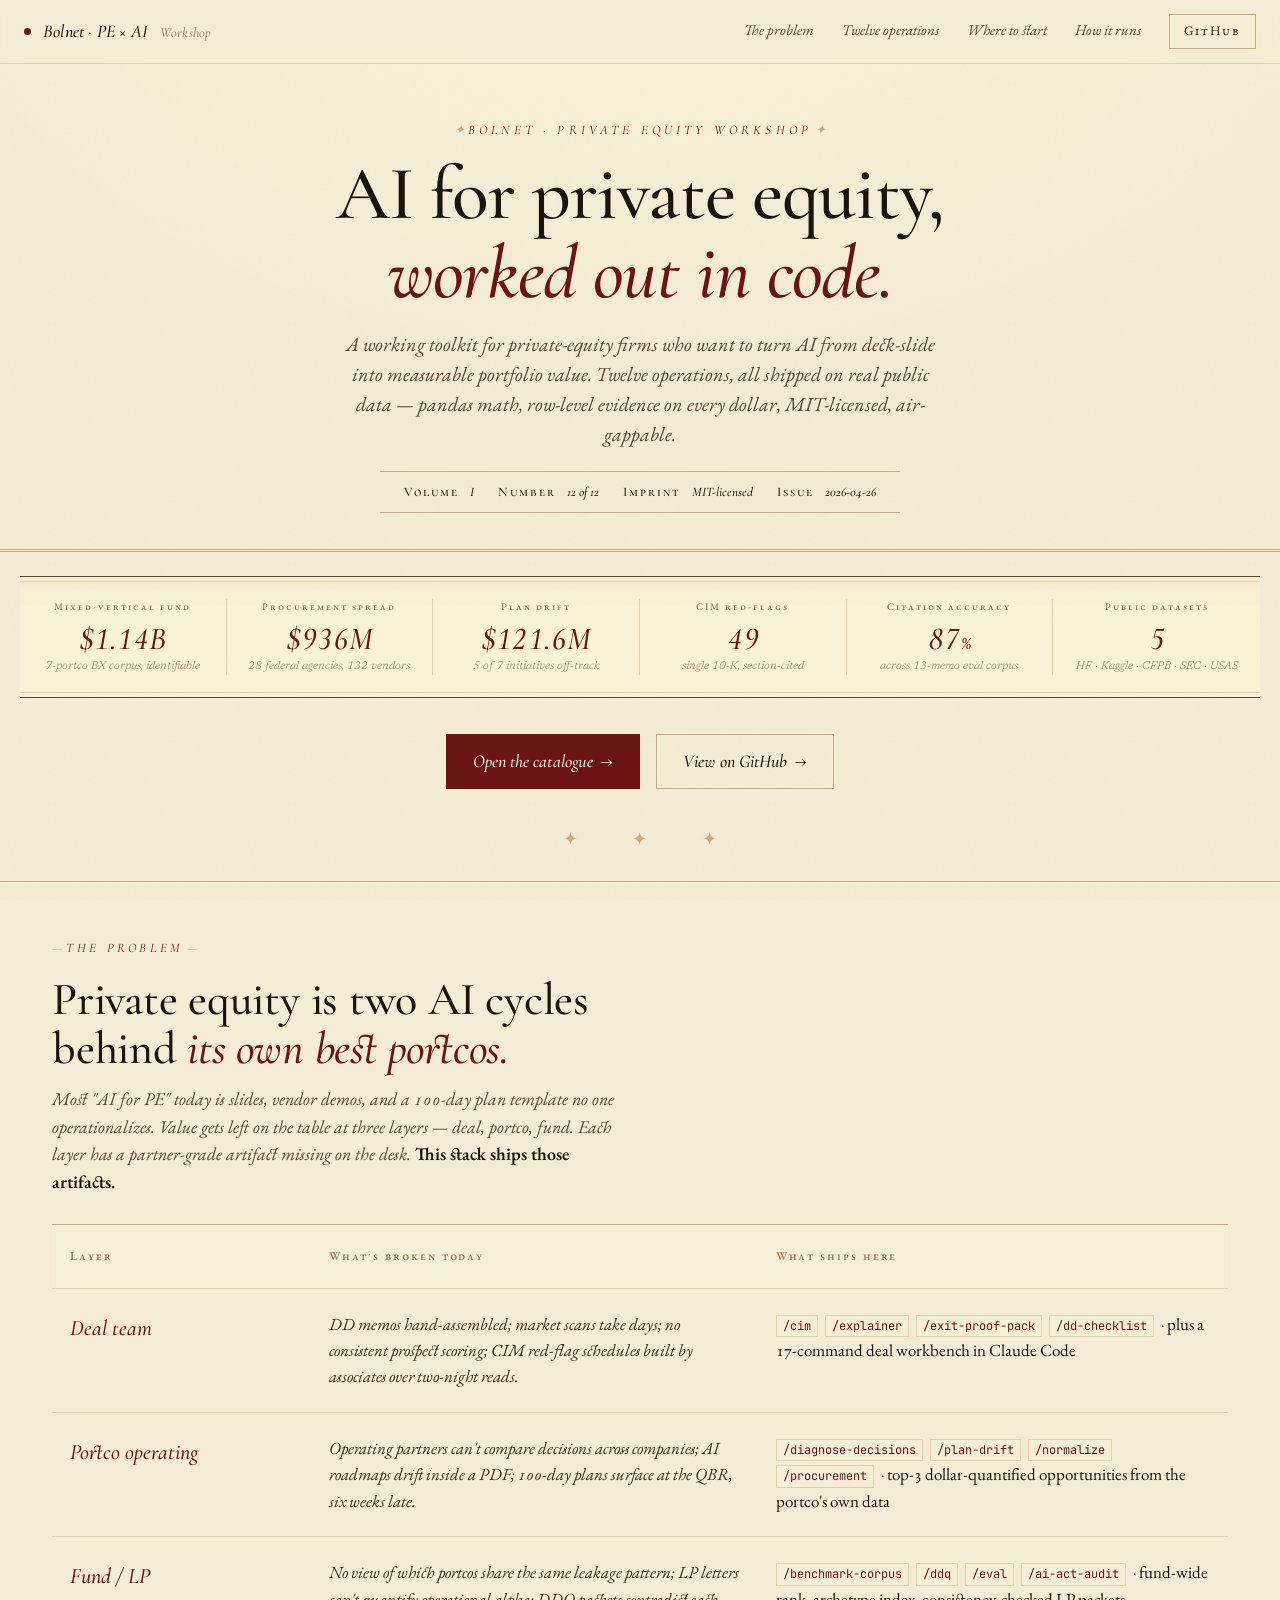
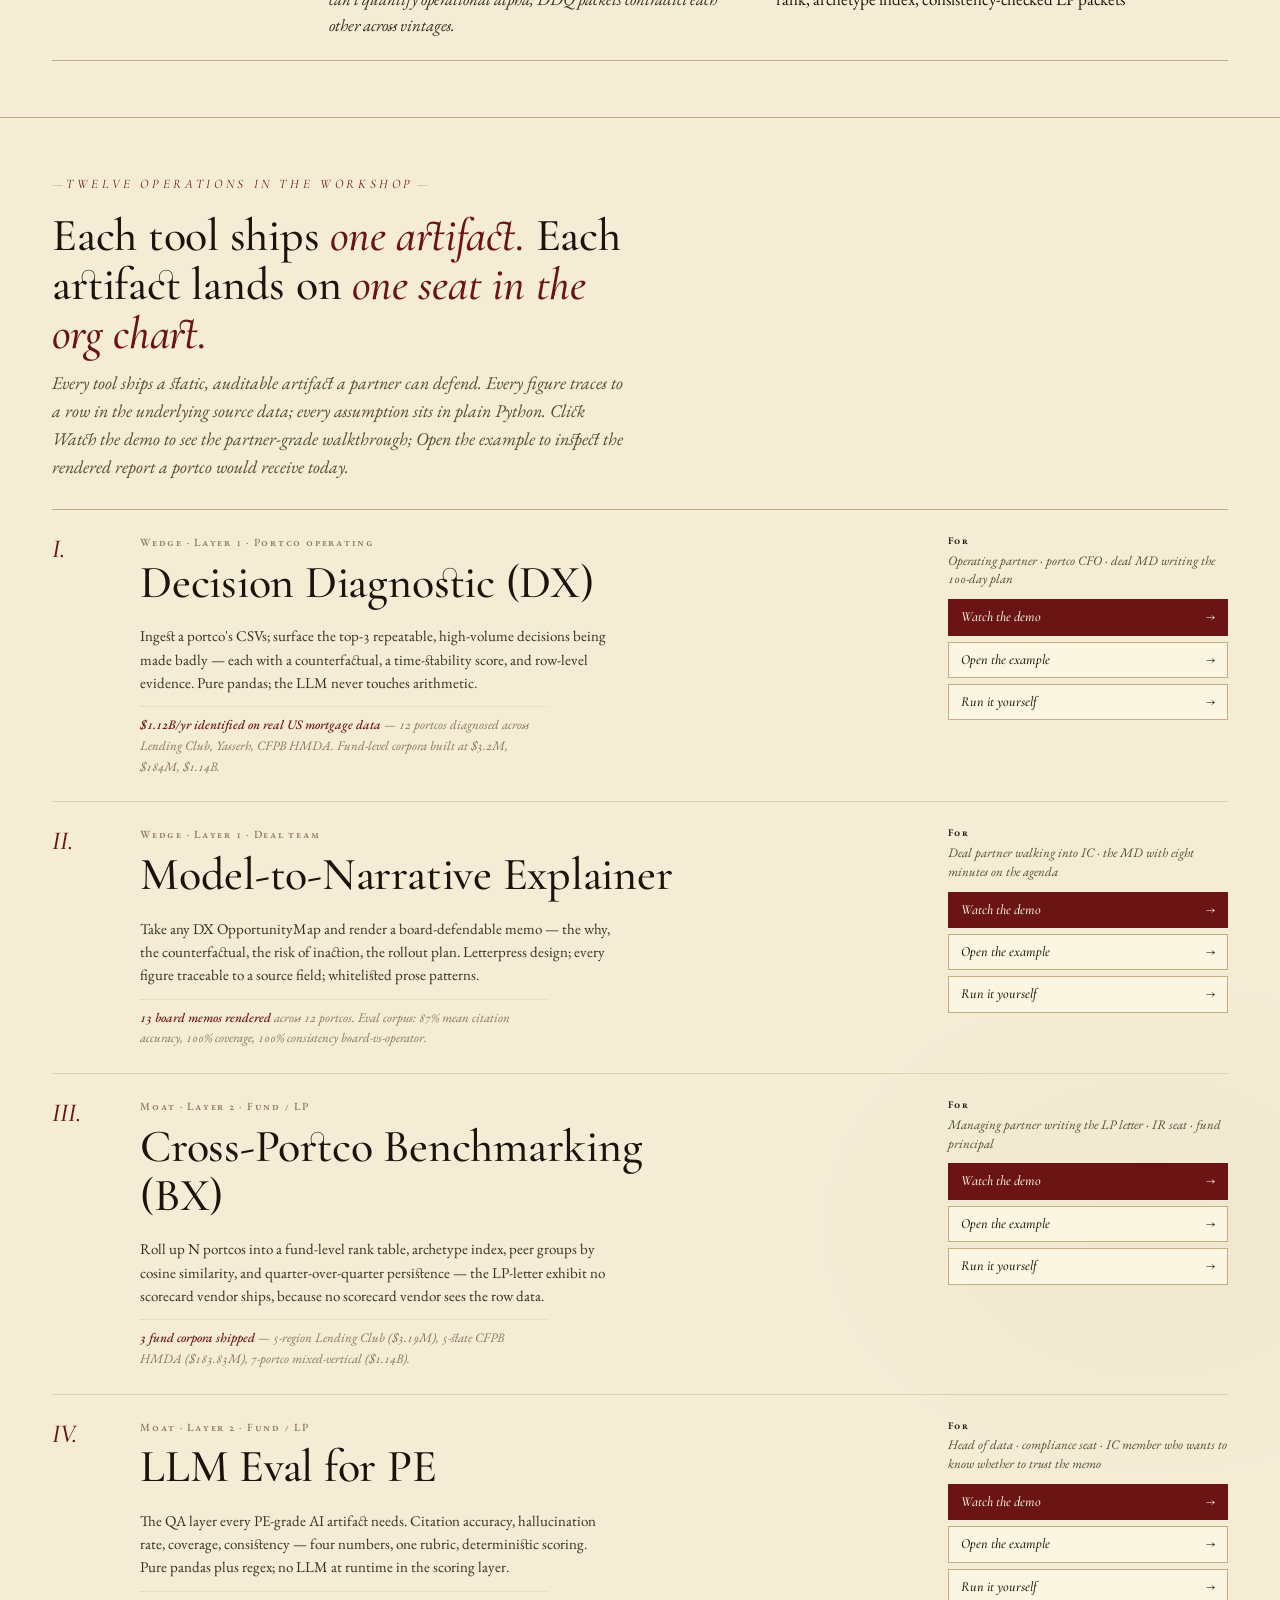
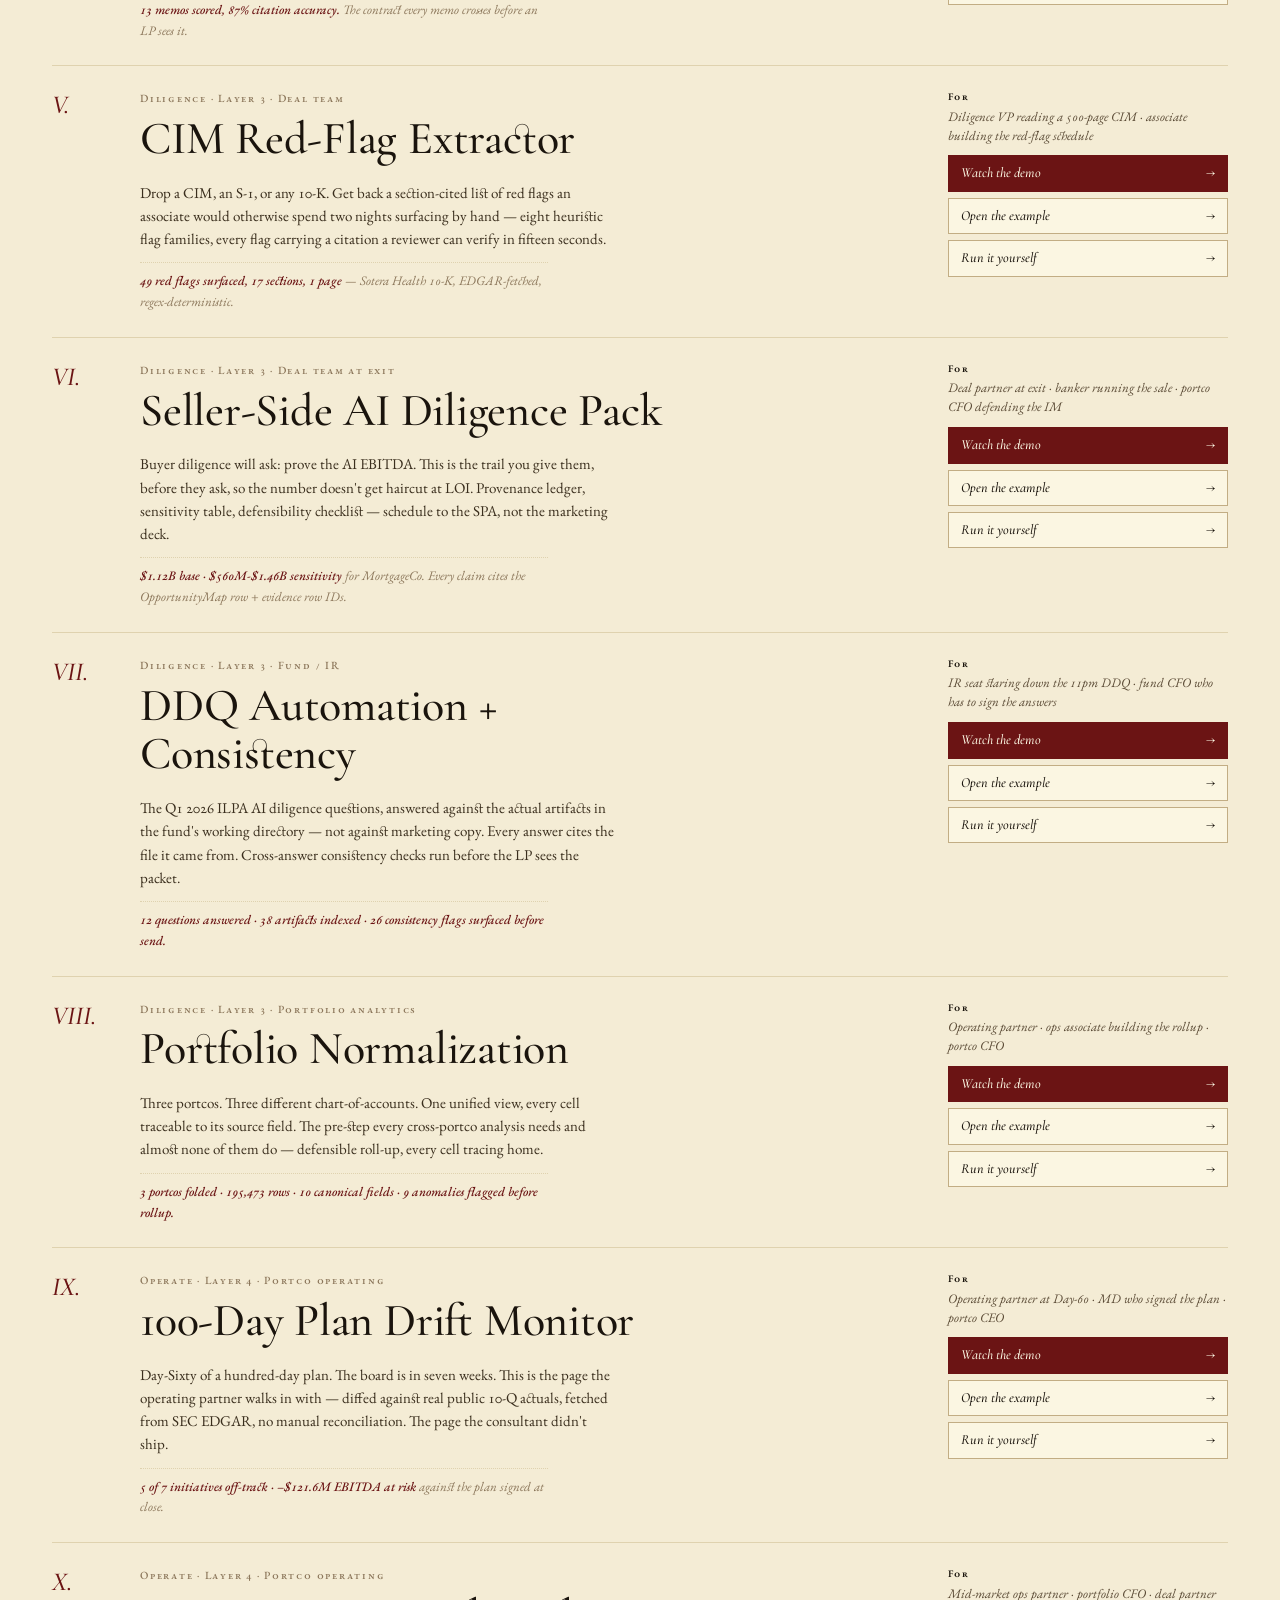
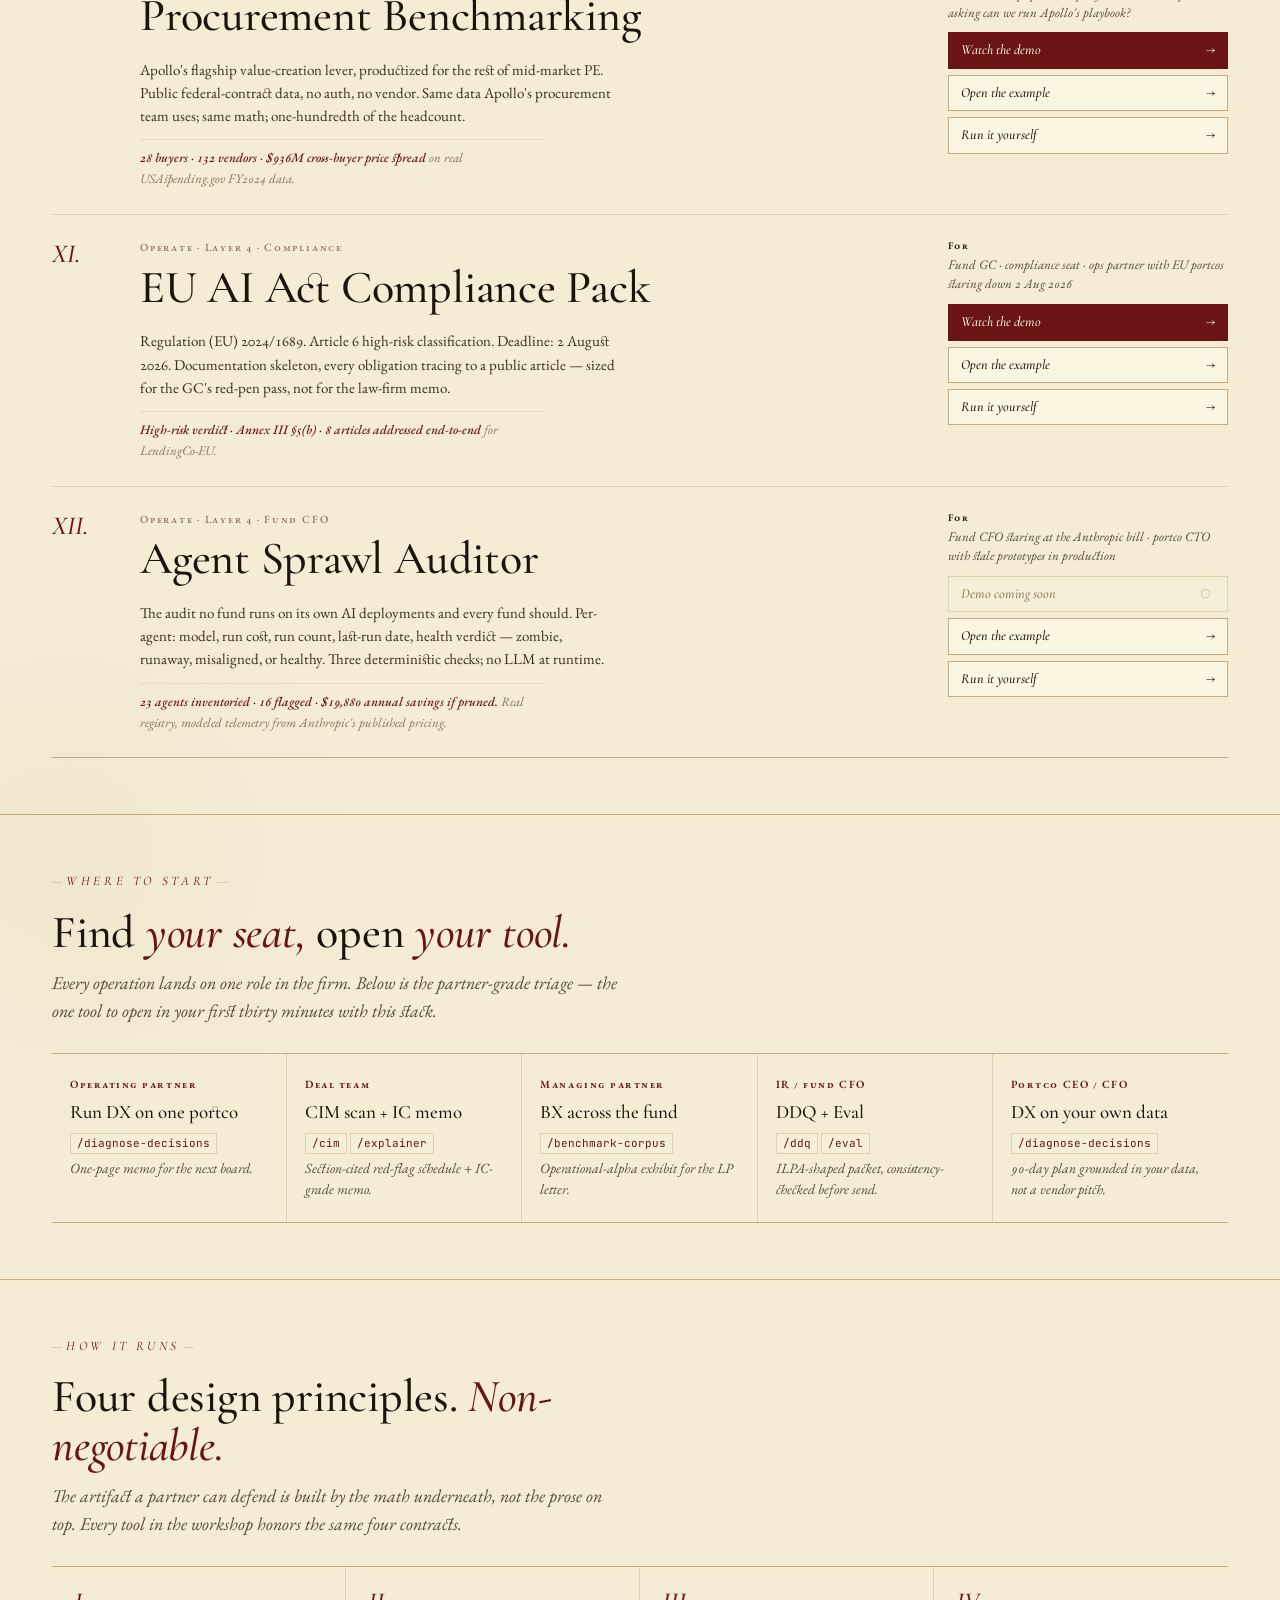
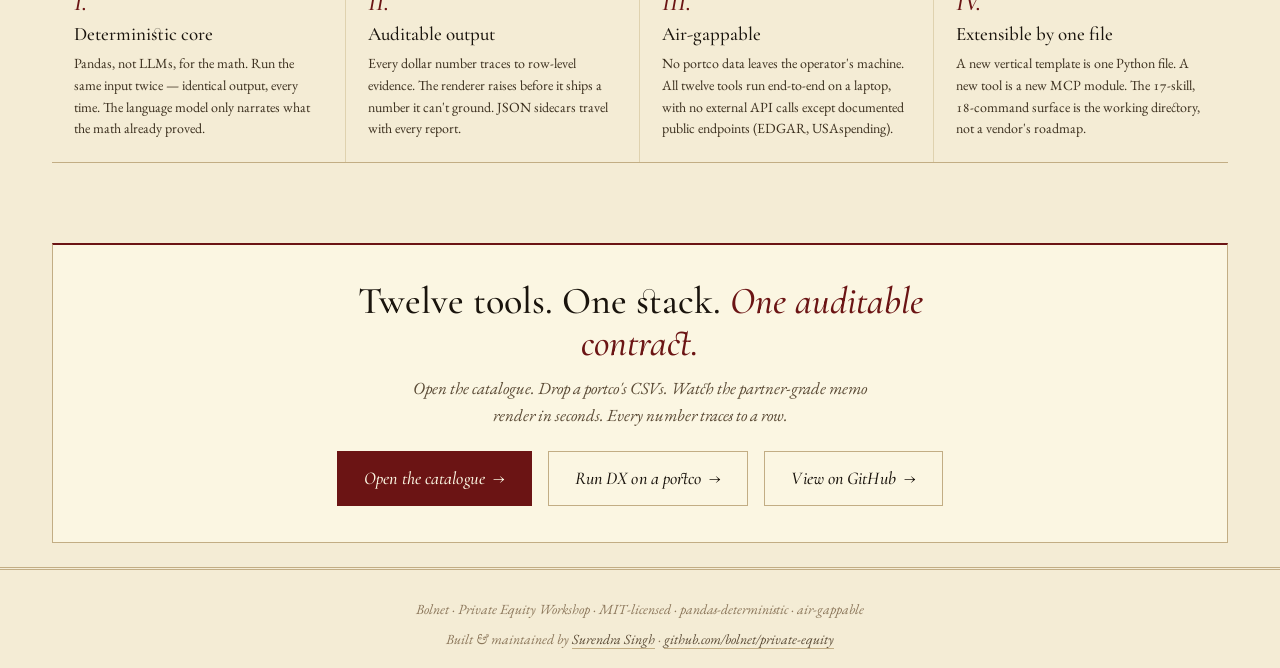
==== commit c2d9b8eb: "polish: tighten landing page · -22% page height · cleaner gazette density - Hero masthead trimmed (7" ====
--- a/docs/index.html
+++ b/docs/index.html
@@ -43,7 +43,7 @@
       radial-gradient(ellipse 600px 450px at 90% 40%, rgba(107,20,20,.025), transparent 60%),
       radial-gradient(ellipse 500px 500px at 5% 80%, rgba(138,111,26,.04), transparent 60%),
       var(--paper);
-    padding: 0 0 80px;
+    padding: 0;
     min-height: 100vh;
     position: relative;
   }
@@ -115,45 +115,46 @@
   /* ============ Masthead ============ */
   .masthead {
     text-align: center;
-    padding: 88px 32px 56px;
+    padding: 56px 32px 36px;
     border-bottom: 3px double var(--rule);
     position: relative;
   }
   .masthead .imprint-line {
     font-family: 'Cormorant Garamond', serif;
     font-style: italic; font-weight: 400;
-    font-size: 14px; color: var(--accent);
+    font-size: 13px; color: var(--accent);
     letter-spacing: 0.32em; text-transform: uppercase;
-    margin-bottom: 18px;
+    margin-bottom: 14px;
   }
   .masthead .imprint-line::before { content: '✦  '; color: var(--rule); letter-spacing: normal; }
   .masthead .imprint-line::after  { content: '  ✦'; color: var(--rule); letter-spacing: normal; }
   .masthead h1 {
     font-family: 'Cormorant Garamond', serif;
     font-weight: 500;
-    font-size: clamp(48px, 7.6vw, 96px);
-    line-height: 1.02;
+    font-size: clamp(42px, 6vw, 76px);
+    line-height: 1.04;
     letter-spacing: -0.012em;
     color: var(--ink);
-    margin: 0 auto 20px;
-    max-width: 14ch;
+    margin: 0 auto 16px;
+    max-width: 22ch;
   }
   .masthead h1 em { font-style: italic; color: var(--accent); font-weight: 500; }
   .masthead .subtitle {
     font-family: 'EB Garamond', serif; font-style: italic;
-    font-size: clamp(18px, 2vw, 22px);
+    font-size: clamp(17px, 1.6vw, 20px);
     color: var(--ink-dim);
-    max-width: 56ch; margin: 0 auto 28px;
+    max-width: 60ch; margin: 0 auto 22px;
     line-height: 1.5;
   }
   .masthead-meta {
-    display: inline-flex; align-items: baseline; gap: 28px;
-    padding: 14px 28px;
+    display: inline-flex; align-items: baseline; gap: 24px;
+    padding: 10px 24px;
     border-top: 1px solid var(--rule);
     border-bottom: 1px solid var(--rule);
     font-family: 'Cormorant Garamond', serif;
-    font-size: 14px; color: var(--ink-dim);
+    font-size: 13px; color: var(--ink-dim);
     font-variant: small-caps; letter-spacing: 0.16em;
+    flex-wrap: wrap; justify-content: center;
   }
   .masthead-meta strong { color: var(--ink); font-weight: 500; }
   .masthead-meta span em {
@@ -164,17 +165,17 @@
 
   .ornament-row {
     text-align: center;
-    margin: 44px 0;
+    margin: 28px 0;
     color: var(--rule);
     font-family: 'Cormorant Garamond', serif;
-    font-size: 22px; letter-spacing: 1.4em;
+    font-size: 18px; letter-spacing: 1.4em;
     padding-left: 1.4em;
   }
   .ornament-row::before { content: '✦  ✦  ✦'; }
 
   /* ============ Headline ticker ============ */
   .ticker {
-    margin: 32px auto 64px;
+    margin: 24px auto 36px;
     max-width: var(--max);
     display: grid;
     grid-template-columns: repeat(6, 1fr);
@@ -221,7 +222,7 @@
   .cta-row {
     display: flex; gap: 16px; flex-wrap: wrap;
     justify-content: center;
-    margin: 0 auto 72px;
+    margin: 0 auto 36px;
   }
   .btn {
     display: inline-flex; align-items: baseline; gap: 8px;
@@ -249,19 +250,19 @@
 
   /* ============ Section ============ */
   section.col {
-    padding: 80px 0;
+    padding: 56px 0;
     border-top: 1px solid var(--rule);
   }
   section.col:first-of-type { border-top: none; }
   section.col h2 {
     font-family: 'Cormorant Garamond', serif;
     font-weight: 500;
-    font-size: clamp(34px, 4.6vw, 56px);
+    font-size: clamp(30px, 3.8vw, 46px);
     line-height: 1.06;
     letter-spacing: -0.005em;
     color: var(--ink);
-    margin: 0 0 14px;
-    max-width: 22ch;
+    margin: 0 0 12px;
+    max-width: 26ch;
   }
   section.col h2 em { font-style: italic; color: var(--accent); }
   section.col .sect-eyebrow {
@@ -276,9 +277,9 @@
   section.col .sect-lede {
     font-family: 'EB Garamond', serif;
     font-style: italic;
-    font-size: 19px; line-height: 1.55;
+    font-size: 18px; line-height: 1.55;
     color: var(--ink-dim);
-    max-width: 64ch; margin-bottom: 40px;
+    max-width: 64ch; margin-bottom: 28px;
   }
   section.col .sect-lede strong { font-style: normal; color: var(--ink); font-weight: 600; }
 
@@ -319,12 +320,12 @@
   .catalogue {
     display: grid; gap: 0;
     border-top: 1px solid var(--rule);
-    margin-top: 24px;
+    margin-top: 16px;
   }
   .entry {
-    display: grid; grid-template-columns: 80px 1fr 320px;
-    gap: 36px;
-    padding: 36px 0;
+    display: grid; grid-template-columns: 60px 1fr 280px;
+    gap: 28px;
+    padding: 24px 0;
     border-bottom: 1px solid var(--rule-soft);
     position: relative;
   }
@@ -332,29 +333,29 @@
   .entry-num {
     font-family: 'Cormorant Garamond', serif;
     font-style: italic; font-weight: 500;
-    font-size: 28px; color: var(--accent);
-    line-height: 1; padding-top: 4px;
-  }
-  .entry-titles { display: flex; flex-direction: column; gap: 8px; }
+    font-size: 26px; color: var(--accent);
+    line-height: 1; padding-top: 2px;
+  }
+  .entry-titles { display: flex; flex-direction: column; gap: 6px; }
   .entry-cat {
     font-variant: small-caps; letter-spacing: 0.16em;
     font-size: 11px; color: var(--ink-faint); font-weight: 500;
   }
   .entry-name {
     font-family: 'Cormorant Garamond', serif;
-    font-weight: 500; font-size: 30px; line-height: 1.1;
+    font-weight: 500; font-size: 24px; line-height: 1.15;
     color: var(--ink); letter-spacing: -0.005em;
-    margin: 2px 0 8px;
+    margin: 0 0 6px;
   }
   .entry-desc {
     font-family: 'EB Garamond', serif;
-    font-size: 16px; line-height: 1.55; color: var(--ink-mid);
+    font-size: 15px; line-height: 1.55; color: var(--ink-mid);
     max-width: 68ch;
   }
   .entry-finding {
     font-family: 'EB Garamond', serif; font-style: italic;
-    font-size: 14px; color: var(--ink-faint);
-    margin-top: 8px; padding-top: 10px;
+    font-size: 13px; color: var(--ink-faint);
+    margin-top: 6px; padding-top: 8px;
     border-top: 1px dotted var(--rule-soft);
     max-width: 68ch;
   }
@@ -362,26 +363,26 @@
     color: var(--accent); font-style: italic;
     font-weight: 500;
   }
-  .entry-meta { display: flex; flex-direction: column; gap: 14px; align-items: flex-start; padding-top: 4px; }
+  .entry-meta { display: flex; flex-direction: column; gap: 10px; align-items: flex-start; padding-top: 0; }
   .entry-audience {
     font-family: 'EB Garamond', serif; font-style: italic;
-    font-size: 13px; color: var(--ink-dim); line-height: 1.5;
+    font-size: 13px; color: var(--ink-dim); line-height: 1.45;
   }
   .entry-audience strong {
     color: var(--ink); font-style: normal;
     font-variant: small-caps; letter-spacing: 0.14em;
-    font-size: 11px; font-weight: 600; display: block;
-    margin-bottom: 4px;
-  }
-  .entry-actions { display: flex; flex-direction: column; gap: 8px; width: 100%; }
+    font-size: 10px; font-weight: 600; display: block;
+    margin-bottom: 3px;
+  }
+  .entry-actions { display: flex; flex-direction: column; gap: 6px; width: 100%; }
   .entry-action {
     display: inline-flex; align-items: baseline;
     justify-content: space-between;
-    padding: 8px 14px;
+    padding: 6px 12px;
     border: 1px solid var(--rule);
     background: var(--page);
     font-family: 'Cormorant Garamond', serif;
-    font-style: italic; font-weight: 500; font-size: 15px;
+    font-style: italic; font-weight: 500; font-size: 14px;
     color: var(--ink);
     text-decoration: none; border-bottom-color: var(--rule);
     transition: all .15s ease;
@@ -503,30 +504,32 @@
   /* ============ Principles strip ============ */
   .principles {
     display: grid; grid-template-columns: repeat(4, 1fr);
-    gap: 28px;
-    margin-top: 32px;
+    gap: 0;
+    margin-top: 16px;
+    border-top: 1px solid var(--rule);
+    border-bottom: 1px solid var(--rule);
   }
   .principles .p {
-    padding: 24px 22px;
-    background: var(--page);
-    border: 1px solid var(--rule-soft);
-    border-top: 2px solid var(--accent);
-  }
+    padding: 22px 22px;
+    background: transparent;
+    border-right: 1px solid var(--rule-soft);
+  }
+  .principles .p:last-child { border-right: none; }
   .principles .p .num {
     font-family: 'Cormorant Garamond', serif;
     font-style: italic; font-weight: 500;
-    font-size: 32px; color: var(--accent);
-    line-height: 1; margin-bottom: 12px;
+    font-size: 26px; color: var(--accent);
+    line-height: 1; margin-bottom: 8px;
   }
   .principles .p .name {
     font-family: 'Cormorant Garamond', serif;
-    font-weight: 500; font-size: 22px;
-    color: var(--ink); margin-bottom: 10px;
+    font-weight: 500; font-size: 19px;
+    color: var(--ink); margin-bottom: 8px;
     line-height: 1.2;
   }
   .principles .p .body {
     font-family: 'EB Garamond', serif;
-    font-size: 15px; line-height: 1.55;
+    font-size: 14px; line-height: 1.55;
     color: var(--ink-mid);
   }
   @media (max-width: 880px) {
@@ -535,8 +538,8 @@
 
   /* ============ CTA banner ============ */
   .cta-banner {
-    margin: 80px 0 32px;
-    padding: 48px 36px;
+    margin: 24px 0 24px;
+    padding: 36px 32px;
     background: var(--page);
     border: 1px solid var(--rule);
     border-top: 2px solid var(--accent);
@@ -545,30 +548,30 @@
   .cta-banner h2 {
     font-family: 'Cormorant Garamond', serif;
     font-weight: 500;
-    font-size: clamp(30px, 4vw, 44px);
-    color: var(--ink); margin: 0 auto 14px;
-    max-width: 24ch;
+    font-size: clamp(26px, 3.4vw, 38px);
+    color: var(--ink); margin: 0 auto 10px;
+    max-width: 36ch;
     line-height: 1.1;
   }
   .cta-banner h2 em { color: var(--accent); font-style: italic; }
   .cta-banner p {
     font-family: 'EB Garamond', serif; font-style: italic;
-    font-size: 18px; color: var(--ink-dim);
-    max-width: 60ch; margin: 0 auto 28px;
+    font-size: 17px; color: var(--ink-dim);
+    max-width: 60ch; margin: 0 auto 22px;
   }
 
   /* ============ Footer ============ */
   footer.colophon {
     border-top: 3px double var(--rule);
-    padding: 36px 32px 16px;
-    margin-top: 48px;
+    padding: 28px 32px 16px;
+    margin-top: 16px;
     text-align: center;
     font-family: 'EB Garamond', serif; font-style: italic;
     font-size: 14px; color: var(--ink-faint);
     line-height: 1.7;
   }
   footer.colophon .cred {
-    margin-bottom: 8px;
+    margin-bottom: 6px;
   }
   footer.colophon a {
     color: var(--ink-dim);
